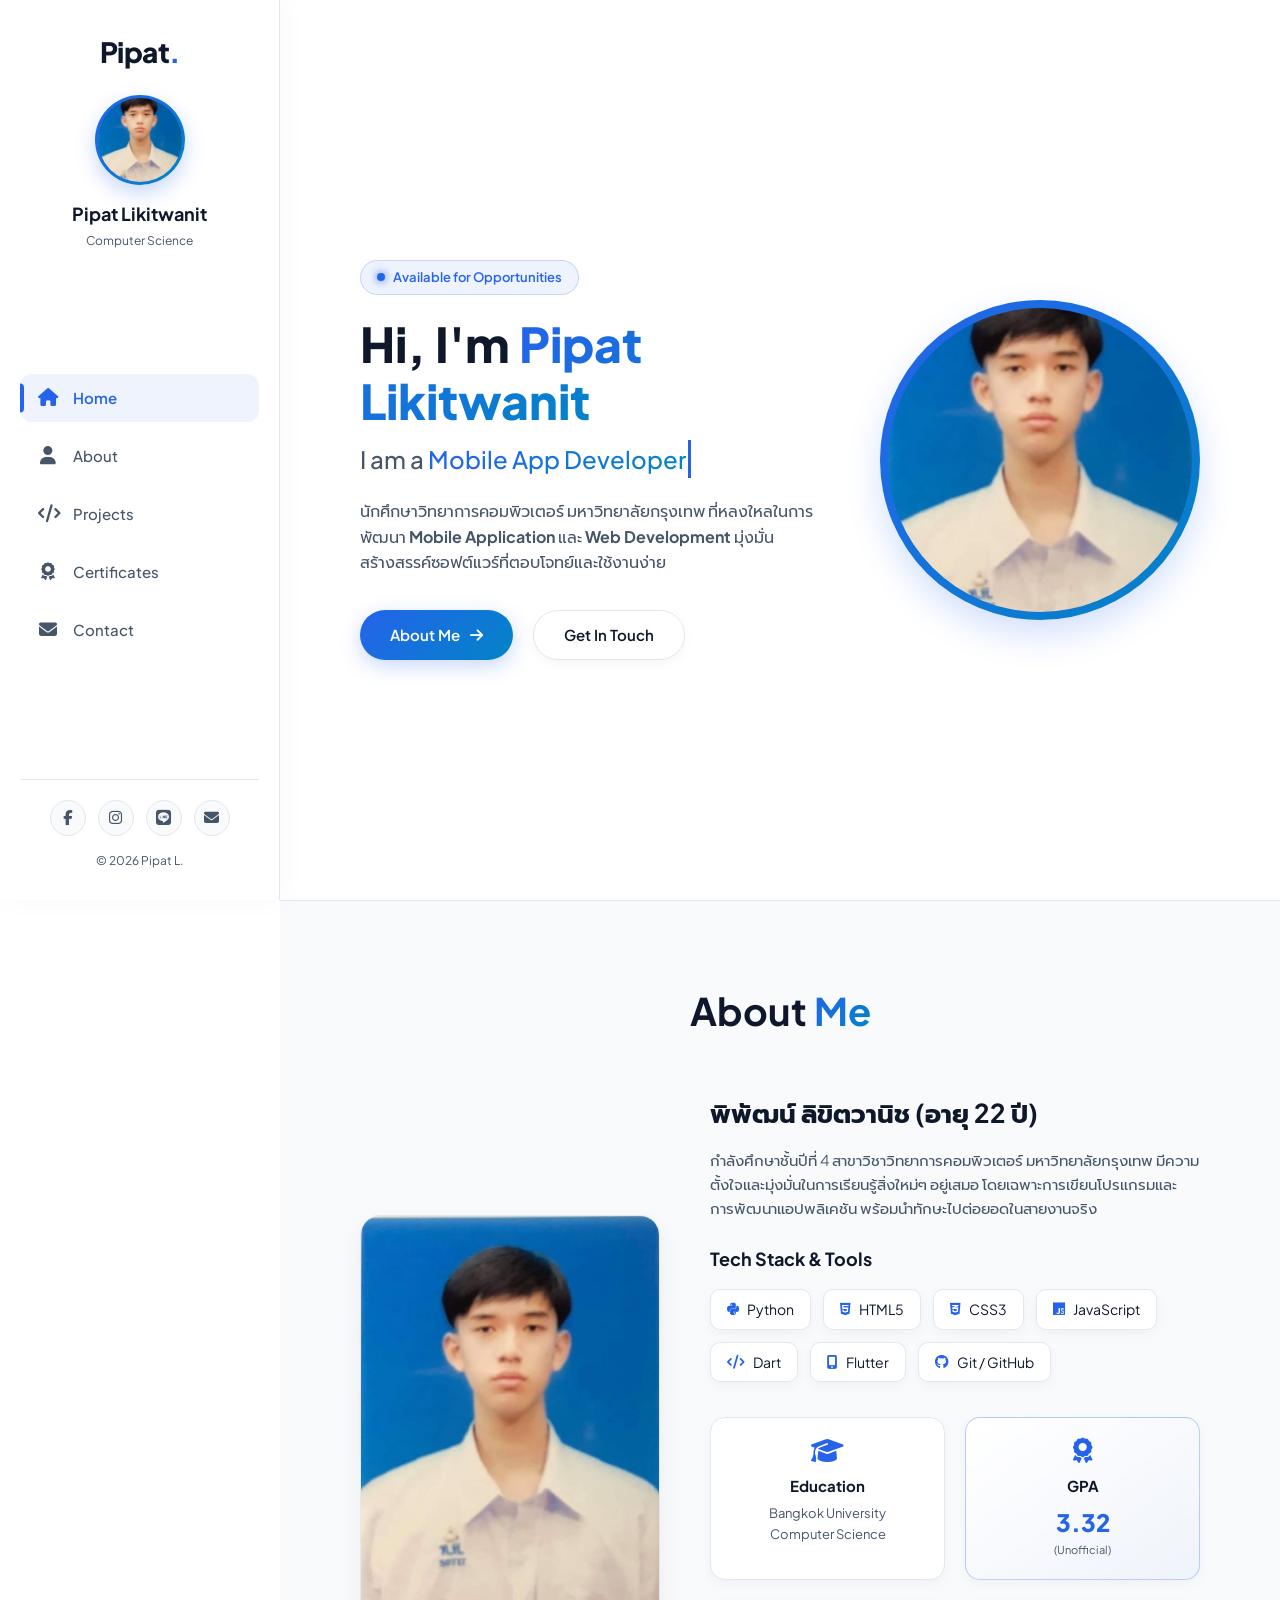
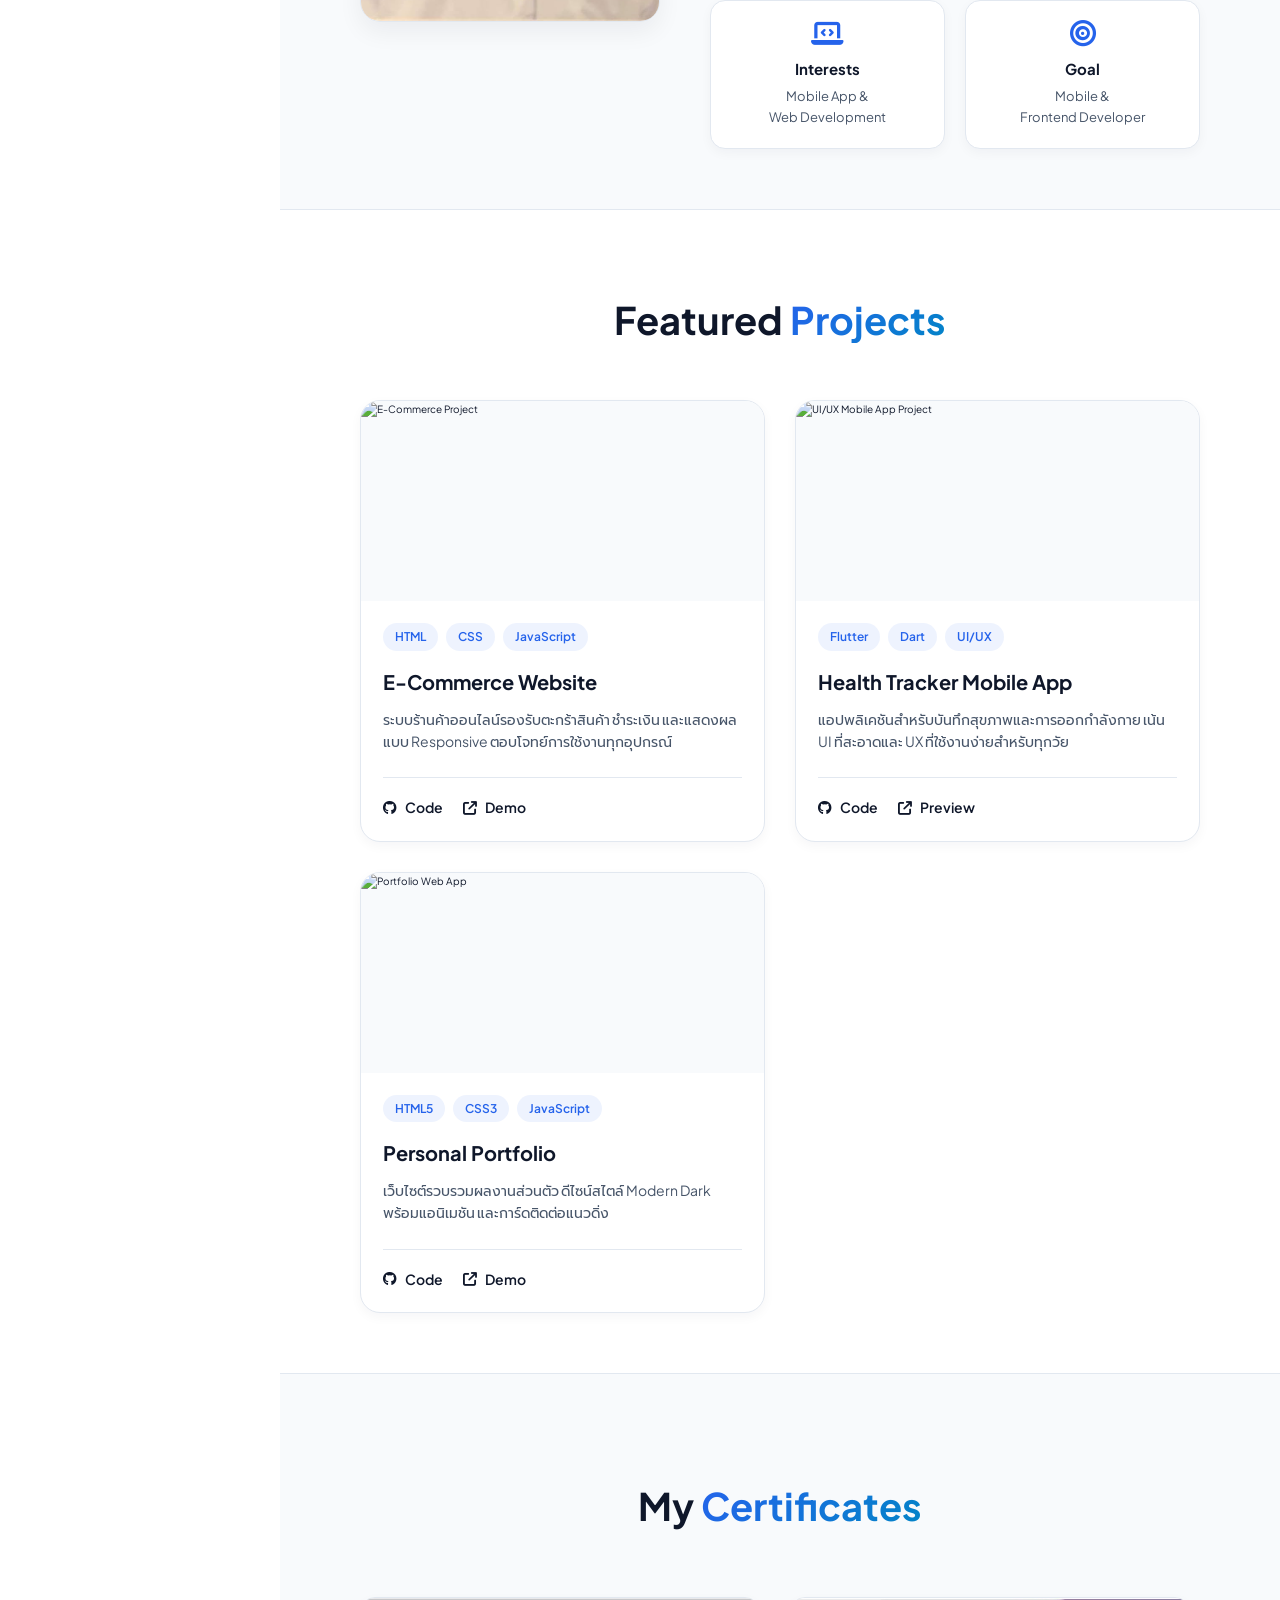
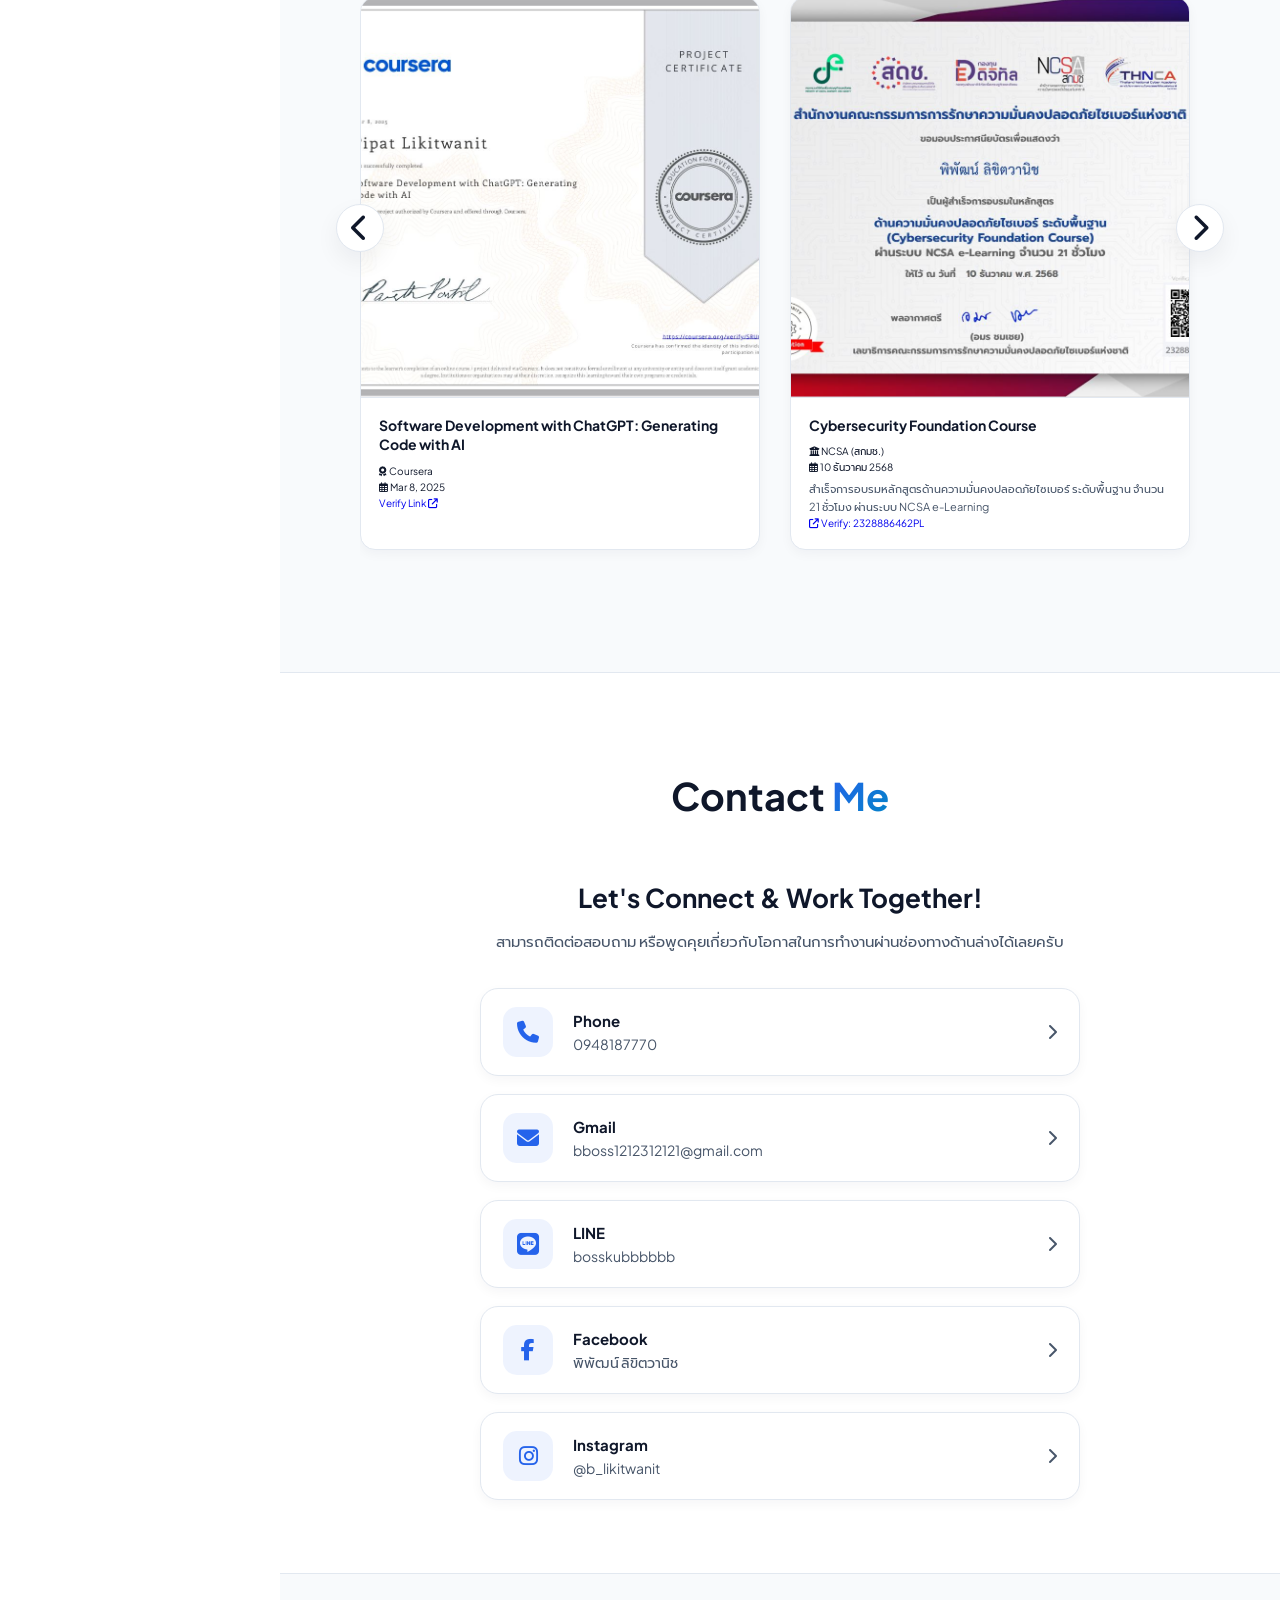
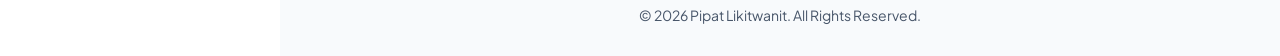
==== index.html @ fb670d84 "Add files via upload" ====
<!DOCTYPE html>
<html lang="th">

<head>
    <meta charset="UTF-8">
    <meta name="viewport" content="width=device-width, initial-scale=1.0">
    <title>Pipat Likitwanit - Portfolio</title>
    <!-- FontAwesome Icons -->
    <link rel="stylesheet" href="https://cdnjs.cloudflare.com/ajax/libs/font-awesome/6.5.2/css/all.min.css">
    <!-- Google Fonts -->
    <link rel="preconnect" href="https://fonts.googleapis.com">
    <link rel="preconnect" href="https://fonts.gstatic.com" crossorigin>
    <link href="https://fonts.googleapis.com/css2?family=Plus+Jakarta+Sans:wght@300;400;500;600;700;800&family=Prompt:wght@300;400;500;600;700&display=swap" rel="stylesheet">
    <link rel="stylesheet" href="style.css">
</head>

<body>
    <!-- Mobile Toggle Button -->
    <button class="mobile-toggle" id="menuToggle" aria-label="Toggle Menu">
        <i class="fa-solid fa-bars"></i>
    </button>

    <!-- Left Sidebar Navigation -->
    <aside class="sidebar" id="sidebar">
        <div class="sidebar-header">
            <a href="#home" class="logo">Pipat<span>.</span></a>
            <div class="profile-thumb">
                <img src="mypic.jpg" alt="Pipat Likitwanit">
            </div>
            <h3 class="profile-name">Pipat Likitwanit</h3>
            <p class="profile-title">Computer Science</p>
        </div>

        <nav class="sidebar-nav">
            <a href="#home" class="nav-link active">
                <i class="fa-solid fa-house"></i> <span>Home</span>
            </a>
            <a href="#about" class="nav-link">
                <i class="fa-solid fa-user"></i> <span>About</span>
            </a>
            <a href="#project" class="nav-link">
                <i class="fa-solid fa-code"></i> <span>Projects</span>
            </a>
            <a href="#certificate" class="nav-link">
                <i class="fa-solid fa-award"></i> <span>Certificates</span>
            </a>
            <a href="#contact" class="nav-link">
                <i class="fa-solid fa-envelope"></i> <span>Contact</span>
            </a>
        </nav>

        <div class="sidebar-footer">
            <div class="social-icons">
                <a href="https://facebook.com/พิพัฒน์ ลิขิตวานิช" target="_blank" rel="noopener" title="Facebook"><i class="fa-brands fa-facebook-f"></i></a>
                <a href="https://instagram.com/b_likitwanit" target="_blank" rel="noopener" title="Instagram"><i class="fa-brands fa-instagram"></i></a>
                <a href="https://line.me/ti/p/bosskubbbbbb" target="_blank" rel="noopener" title="LINE"><i class="fa-brands fa-line"></i></a>
                <a href="mailto:bboss1212312121@gmail.com" title="Email"><i class="fa-solid fa-envelope"></i></a>
            </div>
            <p class="copyright">&copy; 2026 Pipat L.</p>
        </div>
    </aside>

    <!-- Overlay for Mobile Menu -->
    <div class="sidebar-overlay" id="sidebarOverlay"></div>

    <!-- Main Content Area -->
    <main class="main-content">

        <!-- Home Section -->
        <section class="home" id="home">
            <div class="home-content reveal-left">
                <div class="badge-status">
                    <span class="status-dot"></span> Available for Opportunities
                </div>
                <h1>Hi, I'm <span class="gradient-text">Pipat Likitwanit</span></h1>
                <h2>I am a <span class="typing-text gradient-text"></span><span class="cursor">&nbsp;</span></h2>
                <p>
                    นักศึกษาวิทยาการคอมพิวเตอร์ มหาวิทยาลัยกรุงเทพ ที่หลงใหลในการพัฒนา <strong>Mobile Application</strong> และ <strong>Web Development</strong> มุ่งมั่นสร้างสรรค์ซอฟต์แวร์ที่ตอบโจทย์และใช้งานง่าย
                </p>

                <div class="btn-group">
                    <a href="#about" class="btn btn-primary">About Me <i class="fa-solid fa-arrow-right"></i></a>
                    <a href="#contact" class="btn btn-outline">Get In Touch</a>
                </div>
            </div>

            <div class="home-img reveal-right">
                <div class="img-wrapper">
                    <img src="mypic.jpg" alt="Pipat Likitwanit">
                </div>
            </div>
        </section>

        <!-- About Section -->
        <section class="about" id="about">
            <h2 class="heading reveal">About <span class="gradient-text">Me</span></h2>

            <div class="about-container">
                <div class="about-img reveal-left">
                    <img src="mypic.jpg" alt="Pipat Likitwanit">
                </div>

                <div class="about-content reveal-right">
                    <h3>พิพัฒน์ ลิขิตวานิช (อายุ 22 ปี)</h3>
                    <p>
                        กำลังศึกษาชั้นปีที่ 4 สาขาวิชาวิทยาการคอมพิวเตอร์ มหาวิทยาลัยกรุงเทพ มีความตั้งใจและมุ่งมั่นในการเรียนรู้สิ่งใหม่ๆ อยู่เสมอ โดยเฉพาะการเขียนโปรแกรมและการพัฒนาแอปพลิเคชัน พร้อมนำทักษะไปต่อยอดในสายงานจริง
                    </p>

                    <h4 class="sub-title">Tech Stack & Tools</h4>
                    <div class="tech-stack">
                        <div class="tech-card"><i class="fa-brands fa-python"></i> Python</div>
                        <div class="tech-card"><i class="fa-brands fa-html5"></i> HTML5</div>
                        <div class="tech-card"><i class="fa-brands fa-css3-alt"></i> CSS3</div>
                        <div class="tech-card"><i class="fa-brands fa-js"></i> JavaScript</div>
                        <div class="tech-card"><i class="fa-solid fa-code"></i> Dart</div>
                        <div class="tech-card"><i class="fa-solid fa-mobile-screen-button"></i> Flutter</div>
                        <div class="tech-card"><i class="fa-brands fa-github"></i> Git / GitHub</div>
                    </div>

                    <div class="about-boxes">
                        <div class="about-box">
                            <i class="fa-solid fa-graduation-cap"></i>
                            <h4>Education</h4>
                            <p>Bangkok University<br>Computer Science</p>
                        </div>

                        <div class="about-box highlight">
                            <i class="fa-solid fa-award"></i>
                            <h4>GPA</h4>
                            <p class="gpa-num">3.32</p>
                            <span class="small-text">(Unofficial)</span>
                        </div>

                        <div class="about-box">
                            <i class="fa-solid fa-laptop-code"></i>
                            <h4>Interests</h4>
                            <p>Mobile App &<br>Web Development</p>
                        </div>

                        <div class="about-box">
                            <i class="fa-solid fa-bullseye"></i>
                            <h4>Goal</h4>
                            <p>Mobile &<br>Frontend Developer</p>
                        </div>
                    </div>
                </div>
            </div>
        </section>

        <!-- Project Section -->
        <section class="project" id="project">
            <h2 class="heading reveal">Featured <span class="gradient-text">Projects</span></h2>

            <div class="project-container">
                <div class="project-card reveal">
                    <div class="project-img">
                        <img src="project1.jpg" alt="E-Commerce Project">
                    </div>
                    <div class="project-content">
                        <div class="project-tags">
                            <span>HTML</span>
                            <span>CSS</span>
                            <span>JavaScript</span>
                        </div>
                        <h3>E-Commerce Website</h3>
                        <p>ระบบร้านค้าออนไลน์รองรับตะกร้าสินค้า ชำระเงิน และแสดงผลแบบ Responsive ตอบโจทย์การใช้งานทุกอุปกรณ์</p>
                        <div class="project-links">
                            <a href="#" target="_blank" rel="noopener"><i class="fa-brands fa-github"></i> Code</a>
                            <a href="#" target="_blank" rel="noopener"><i class="fa-solid fa-arrow-up-right-from-square"></i> Demo</a>
                        </div>
                    </div>
                </div>

                <div class="project-card reveal">
                    <div class="project-img">
                        <img src="project2.jpg" alt="UI/UX Mobile App Project">
                    </div>
                    <div class="project-content">
                        <div class="project-tags">
                            <span>Flutter</span>
                            <span>Dart</span>
                            <span>UI/UX</span>
                        </div>
                        <h3>Health Tracker Mobile App</h3>
                        <p>แอปพลิเคชันสำหรับบันทึกสุขภาพและการออกกำลังกาย เน้น UI ที่สะอาดและ UX ที่ใช้งานง่ายสำหรับทุกวัย</p>
                        <div class="project-links">
                            <a href="#" target="_blank" rel="noopener"><i class="fa-brands fa-github"></i> Code</a>
                            <a href="#" target="_blank" rel="noopener"><i class="fa-solid fa-arrow-up-right-from-square"></i> Preview</a>
                        </div>
                    </div>
                </div>

                <div class="project-card reveal">
                    <div class="project-img">
                        <img src="project3.jpg" alt="Portfolio Web App">
                    </div>
                    <div class="project-content">
                        <div class="project-tags">
                            <span>HTML5</span>
                            <span>CSS3</span>
                            <span>JavaScript</span>
                        </div>
                        <h3>Personal Portfolio</h3>
                        <p>เว็บไซต์รวบรวมผลงานส่วนตัว ดีไซน์สไตล์ Modern Dark พร้อมแอนิเมชัน และการ์ดติดต่อแนวดิ่ง</p>
                        <div class="project-links">
                            <a href="#" target="_blank" rel="noopener"><i class="fa-brands fa-github"></i> Code</a>
                            <a href="#" target="_blank" rel="noopener"><i class="fa-solid fa-arrow-up-right-from-square"></i> Demo</a>
                        </div>
                    </div>
                </div>
            </div>
        </section>

        <!-- Certificate Section -->
        <!-- Certificate Section -->
        <section class="certificate" id="certificate">
            <h2 class="heading reveal">My <span class="gradient-text">Certificates</span></h2>

            <!-- เพิ่ม Wrapper ควบคุมสไลเดอร์ -->
            <div class="certificate-wrapper reveal">
                <!-- ปุ่มเลื่อนซ้าย -->
                <button class="slide-btn left-btn" id="slideLeft" aria-label="Slide Left">
                    <i class="fa-solid fa-chevron-left"></i>
                </button>

                <!-- คอนเทนเนอร์สำหรับใส่การ์ดให้เลื่อนได้ -->
                <div class="certificate-container" id="certContainer">
                    
                    <!-- Certificate 1 -->
                    <div class="certificate-card reveal">
                        <div class="cert-img">
                            <img src="cer1.JPG" alt="Software Development with ChatGPT Certificate" class="zoomable">
                        </div>
                        <div class="cert-content">
                            <h3>Software Development with ChatGPT: Generating Code with AI</h3>
                            <p class="issuer"><i class="fa-solid fa-award"></i> Coursera</p>
                            <p class="cert-date"><i class="fa-regular fa-calendar-days"></i> Mar 8, 2025</p>
                            <div style="display: flex; gap: 1.5rem; flex-wrap: wrap;">
                                <a href="https://coursera.org/verify/SRUCJIO790EE" target="_blank" rel="noopener" class="cert-link">
                                    Verify Link <i class="fa-solid fa-arrow-up-right-from-square"></i>
                                </a>
                            </div>
                        </div>
                    </div>

                    <!-- Certificate 2 -->
                    <div class="certificate-card reveal">
                        <div class="cert-img">
                            <img src="cer2.JPG" alt="Cybersecurity Foundation Course" class="zoomable">
                        </div>
                        <div class="cert-content">
                            <h3>Cybersecurity Foundation Course</h3>
                            <span class="issuer">
                                <i class="fa-solid fa-building-columns"></i> NCSA (สกมช.)
                            </span>
                            <span class="cert-date">
                                <i class="fa-regular fa-calendar-days"></i> 10 ธันวาคม 2568
                            </span>
                            <p class="small-text" style="color: var(--sub-text); margin-top: 0.5rem; flex-grow: 1;">
                                สำเร็จการอบรมหลักสูตรด้านความมั่นคงปลอดภัยไซเบอร์ ระดับพื้นฐาน จำนวน 21 ชั่วโมง ผ่านระบบ NCSA e-Learning
                            </p>
                            <a href="#" class="cert-link">
                                <i class="fa-solid fa-arrow-up-right-from-square"></i> Verify: 2328886462PL
                            </a>
                        </div>
                    </div>

                    <!-- Certificate 3 -->
                    <div class="certificate-card reveal">
                        <div class="cert-img">
                            <img src="cer3.JPG" alt="AI Governance & Ethics" class="zoomable">
                        </div>
                        <div class="cert-content">
                            <h3>AI Governance & Ethics</h3>
                            <span class="issuer">
                                <i class="fa-solid fa-building-columns"></i> DGA & TDGA
                            </span>
                            <span class="cert-date">
                                <i class="fa-regular fa-calendar-days"></i> 5 ธันวาคม 2568
                            </span>
                            <p class="small-text" style="color: var(--sub-text); margin-top: 0.5rem; flex-grow: 1;">
                                ผ่านการอบรมหลักการจริยธรรม ธรรมาภิบาล และข้อกฎหมายในการประยุกต์ใช้ AI จำนวน 2 ชั่วโมง
                            </p>
                            <a href="#" class="cert-link">
                                <i class="fa-solid fa-arrow-up-right-from-square"></i> Verify: a2a99fe5
                            </a>
                        </div>
                    </div>

                    <!-- Certificate 4 -->
                    <div class="certificate-card reveal">
                        <div class="cert-img">
                            <img src="cer4.JPG" alt="Exploring Networking with Cisco Packet Tracer" class="zoomable">
                        </div>
                        <div class="cert-content">
                            <h3>Exploring Networking with Cisco Packet Tracer</h3>
                            <span class="issuer">
                                <i class="fa-solid fa-building-columns"></i> Cisco Networking Academy
                            </span>
                            <span class="cert-date">
                                <i class="fa-regular fa-calendar-days"></i> 27 Mar 2025
                            </span>
                            <p class="small-text" style="color: var(--sub-text); margin-top: 0.5rem; flex-grow: 1;">
                                Successfully completed the Exploring Networking with Cisco Packet Tracer course.
                            </p>
                            <a href="#" class="cert-link">
                                <i class="fa-solid fa-arrow-up-right-from-square"></i> Verify: 8e5bd9b5...
                            </a>
                        </div>
                    </div>

                    <!-- Certificate 5 -->
                    <div class="certificate-card reveal">
                        <div class="cert-img">
                            <img src="cer5.JPG" alt="Getting Started with Cisco Packet Tracer" class="zoomable">
                        </div>
                        <div class="cert-content">
                            <h3>Getting Started with Cisco Packet Tracer</h3>
                            <span class="issuer">
                                <i class="fa-solid fa-building-columns"></i> Cisco Networking Academy
                            </span>
                            <span class="cert-date">
                                <i class="fa-regular fa-calendar-days"></i> 13 Mar 2025
                            </span>
                            <p class="small-text" style="color: var(--sub-text); margin-top: 0.5rem; flex-grow: 1;">
                                Successfully completed the Getting Started with Cisco Packet Tracer course.
                            </p>
                            <a href="#" class="cert-link">
                                <i class="fa-solid fa-arrow-up-right-from-square"></i> Verify: 435a7d90...
                            </a>
                        </div>
                    </div>

                </div>

                <!-- ปุ่มเลื่อนขวา -->
                <button class="slide-btn right-btn" id="slideRight" aria-label="Slide Right">
                    <i class="fa-solid fa-chevron-right"></i>
                </button>
            </div>
        </section>

        <!-- Contact Section -->
        <section class="contact" id="contact">
            <h2 class="heading reveal">Contact <span class="gradient-text">Me</span></h2>

            <div class="contact-container reveal">
                <div class="contact-info">
                    <h3>Let's Connect & Work Together!</h3>
                    <p>สามารถติดต่อสอบถาม หรือพูดคุยเกี่ยวกับโอกาสในการทำงานผ่านช่องทางด้านล่างได้เลยครับ</p>

                    <div class="info-box">
                        <a href="tel:0800000000" class="info-item">
                            <div class="icon-wrap"><i class="fa-solid fa-phone"></i></div>
                            <div class="info-text">
                                <h4>Phone</h4>
                                <p>0948187770</p>
                            </div>
                            <i class="fa-solid fa-chevron-right arrow-icon"></i>
                        </a>

                        <a href="mailto:bboss1212312121@gmail.com" class="info-item">
                            <div class="icon-wrap"><i class="fa-solid fa-envelope"></i></div>
                            <div class="info-text">
                                <h4>Gmail</h4>
                                <p>bboss1212312121@gmail.com</p>
                            </div>
                            <i class="fa-solid fa-chevron-right arrow-icon"></i>
                        </a>

                        <a href="https://line.me/ti/p/bosskubbbbbb" target="_blank" rel="noopener" class="info-item">
                            <div class="icon-wrap"><i class="fa-brands fa-line"></i></div>
                            <div class="info-text">
                                <h4>LINE</h4>
                                <p>bosskubbbbbb</p>
                            </div>
                            <i class="fa-solid fa-chevron-right arrow-icon"></i>
                        </a>

                        <a href="https://facebook.com/พิพัฒน์ ลิขิตวานิช" target="_blank" rel="noopener" class="info-item">
                            <div class="icon-wrap"><i class="fa-brands fa-facebook-f"></i></div>
                            <div class="info-text">
                                <h4>Facebook</h4>
                                <p>พิพัฒน์ ลิขิตวานิช</p>
                            </div>
                            <i class="fa-solid fa-chevron-right arrow-icon"></i>
                        </a>

                        <a href="https://instagram.com/b_likitwanit" target="_blank" rel="noopener" class="info-item">
                            <div class="icon-wrap"><i class="fa-brands fa-instagram"></i></div>
                            <div class="info-text">
                                <h4>Instagram</h4>
                                <p>@b_likitwanit</p>
                            </div>
                            <i class="fa-solid fa-chevron-right arrow-icon"></i>
                        </a>
                    </div>
                </div>
            </div>
        </section>

        <!-- Footer -->
        <footer>
            <p>&copy; 2026 Pipat Likitwanit. All Rights Reserved.</p>
        </footer>
    </main>

    <!-- Back to Top Button -->
    <a href="#home" class="back-to-top" id="backToTopBtn" title="Go to top">
        <i class="fa-solid fa-arrow-up"></i>
    </a>

    <!-- 🟢 วางโค้ด Modal ตรงนี้ครับ -->
    <div id="imageModal" class="modal">
        <span class="modal-close">&times;</span>
        <img class="modal-content" id="fullImage">
    </div>

    <!-- JavaScript File -->
    <script src="script.js"></script>
</body>
</html>
---- style.css ----
/* ==================== GLOBAL STYLES & VARIABLES ==================== */
:root {
    --bg-color: #ffffff;
    --second-bg-color: #f8fafc;
    --card-bg: #ffffff;
    --sidebar-bg: #ffffff;
    --text-color: #0f172a;       /* Dark slate text for sharp readability */
    --sub-text: #475569;         /* Slate grey for sub-descriptions */
    --main-color: #2563eb;       /* Modern royal blue accent */
    --accent-color: #0284c7;     /* Sky blue accent */
    --sidebar-width: 280px;
    --gradient-primary: linear-gradient(135deg, #2563eb 0%, #0284c7 100%);
    --gradient-card: linear-gradient(145deg, #ffffff, #f8fafc);
    --border-color: #e2e8f0;     /* Soft light grey border */
    --shadow-sm: 0 4px 12px rgba(15, 23, 42, 0.04);
    --shadow-md: 0 10px 25px rgba(15, 23, 42, 0.06);
    --shadow-lg: 0 20px 40px rgba(15, 23, 42, 0.08);
}

* {
    margin: 0;
    padding: 0;
    box-sizing: border-box;
    text-decoration: none;
    border: none;
    outline: none;
    font-family: 'Plus Jakarta Sans', 'Prompt', sans-serif;
}

html {
    font-size: 62.5%;
    scroll-behavior: smooth;
}

body {
    width: 100%;
    min-height: 100vh;
    overflow-x: hidden;
    background-color: var(--bg-color);
    color: var(--text-color);
    line-height: 1.6;
    display: flex;
}

/* Gradient Text */
.gradient-text {
    background: var(--gradient-primary);
    -webkit-background-clip: text;
    background-clip: text;
    -webkit-text-fill-color: transparent;
}

/* ==================== LEFT SIDEBAR NAVIGATION ==================== */
.sidebar {
    position: fixed;
    top: 0;
    left: 0;
    width: var(--sidebar-width);
    height: 100vh;
    background-color: var(--sidebar-bg);
    border-right: 1px solid var(--border-color);
    box-shadow: 4px 0 25px rgba(0, 0, 0, 0.03);
    display: flex;
    flex-direction: column;
    justify-content: space-between;
    padding: 3rem 2rem;
    z-index: 1000;
    transition: all 0.4s cubic-bezier(0.4, 0, 0.2, 1);
}

/* Sidebar Header / Profile */
.sidebar-header {
    text-align: center;
}

.logo {
    font-size: 2.8rem;
    font-weight: 800;
    color: var(--text-color);
    letter-spacing: -0.5px;
    display: block;
    margin-bottom: 2rem;
}

.logo span {
    color: var(--main-color);
}

.profile-thumb {
    width: 9rem;
    height: 9rem;
    margin: 0 auto 1.5rem;
    border-radius: 50%;
    padding: 3px;
    background: var(--gradient-primary);
    box-shadow: 0 8px 20px rgba(37, 99, 235, 0.25);
}

.profile-thumb img {
    width: 100%;
    height: 100%;
    object-fit: cover;
    border-radius: 50%;
    background-color: #ffffff;
}

.profile-name {
    font-size: 1.8rem;
    font-weight: 700;
    color: var(--text-color);
}

.profile-title {
    font-size: 1.2rem;
    color: var(--sub-text);
    margin-top: 0.2rem;
}

/* Navigation Links */
.sidebar-nav {
    display: flex;
    flex-direction: column;
    gap: 1rem;
    margin: 2rem 0;
}

.sidebar-nav .nav-link {
    display: flex;
    align-items: center;
    gap: 1.5rem;
    padding: 1.2rem 1.8rem;
    color: var(--sub-text);
    font-size: 1.5rem;
    font-weight: 500;
    border-radius: 1.2rem;
    transition: all 0.3s ease;
    position: relative;
}

.sidebar-nav .nav-link i {
    font-size: 1.8rem;
    width: 2rem;
    text-align: center;
}

.sidebar-nav .nav-link:hover {
    color: var(--main-color);
    background: rgba(37, 99, 235, 0.05);
}

.sidebar-nav .nav-link.active {
    color: var(--main-color);
    background: rgba(37, 99, 235, 0.08);
    font-weight: 600;
}

.sidebar-nav .nav-link.active::before {
    content: '';
    position: absolute;
    left: 0;
    top: 50%;
    transform: translateY(-50%);
    width: 4px;
    height: 60%;
    background: var(--main-color);
    border-radius: 0 4px 4px 0;
}

/* Sidebar Footer */
.sidebar-footer {
    text-align: center;
    padding-top: 2rem;
    border-top: 1px solid var(--border-color);
}

.social-icons {
    display: flex;
    justify-content: center;
    gap: 1.2rem;
    margin-bottom: 1.5rem;
}

.social-icons a {
    width: 3.6rem;
    height: 3.6rem;
    border-radius: 50%;
    background: var(--second-bg-color);
    color: var(--sub-text);
    display: flex;
    align-items: center;
    justify-content: center;
    font-size: 1.5rem;
    transition: all 0.3s ease;
    border: 1px solid var(--border-color);
}

.social-icons a:hover {
    color: #ffffff;
    background: var(--main-color);
    border-color: var(--main-color);
    transform: translateY(-3px);
    box-shadow: 0 5px 15px rgba(37, 99, 235, 0.3);
}

.copyright {
    font-size: 1.2rem;
    color: var(--sub-text);
}

/* Mobile Hamburger Button & Overlay */
.mobile-toggle {
    display: none;
    position: fixed;
    top: 2rem;
    right: 2rem;
    width: 4.5rem;
    height: 4.5rem;
    background: #ffffff;
    border: 1px solid var(--border-color);
    border-radius: 1rem;
    color: var(--text-color);
    font-size: 2rem;
    cursor: pointer;
    z-index: 1100;
    box-shadow: var(--shadow-md);
}

.sidebar-overlay {
    display: none;
    position: fixed;
    top: 0;
    left: 0;
    width: 100vw;
    height: 100vh;
    background: rgba(15, 23, 42, 0.4);
    -webkit-backdrop-filter: blur(4px);
    backdrop-filter: blur(4px);
    z-index: 999;
}

/* ==================== MAIN CONTENT AREA ==================== */
.main-content {
    margin-left: var(--sidebar-width);
    width: calc(100% - var(--sidebar-width));
    min-height: 100vh;
    flex-grow: 1;
}

section {
    min-height: 100vh;
    padding: 8rem 8% 6rem;
    display: flex;
    flex-direction: column;
    justify-content: center;
}

.heading {
    text-align: center;
    font-size: 3.8rem;
    font-weight: 700;
    color: var(--text-color);
    margin-bottom: 5rem;
}

/* ==================== HOME SECTION ==================== */
.home {
    background-color: var(--bg-color);
    flex-direction: row;
    align-items: center;
    justify-content: space-between;
    gap: 5rem;
}

.home-content {
    max-width: 58rem;
}

.badge-status {
    display: inline-flex;
    align-items: center;
    gap: 0.8rem;
    padding: 0.6rem 1.6rem;
    background: rgba(37, 99, 235, 0.08);
    border: 1px solid rgba(37, 99, 235, 0.2);
    border-radius: 3rem;
    font-size: 1.3rem;
    color: var(--main-color);
    margin-bottom: 2rem;
    font-weight: 600;
}

.status-dot {
    width: 8px;
    height: 8px;
    background-color: var(--main-color);
    border-radius: 50%;
    box-shadow: 0 0 8px var(--main-color);
    animation: pulse 2s infinite;
}

@keyframes pulse {
    0% { transform: scale(0.95); box-shadow: 0 0 0 0 rgba(37, 99, 235, 0.7); }
    70% { transform: scale(1); box-shadow: 0 0 0 10px rgba(37, 99, 235, 0); }
    100% { transform: scale(0.95); box-shadow: 0 0 0 0 rgba(37, 99, 235, 0); }
}

.home-content h1 {
    font-size: 4.8rem;
    font-weight: 800;
    line-height: 1.2;
    color: var(--text-color);
    margin-bottom: 1rem;
}

.home-content h2 {
    font-size: 2.4rem;
    color: var(--sub-text);
    font-weight: 500;
    margin-bottom: 2rem;
}

.cursor {
    display: inline-block;
    background-color: var(--main-color);
    margin-left: 2px;
    width: 3px;
    animation: blink 0.8s infinite;
}

@keyframes blink {
    0%, 100% { opacity: 1; }
    50% { opacity: 0; }
}

.home-content p {
    font-size: 1.6rem;
    color: var(--sub-text);
    margin-bottom: 3.5rem;
}

.btn-group {
    display: flex;
    gap: 2rem;
}

.btn {
    display: inline-flex;
    align-items: center;
    gap: 1rem;
    padding: 1.2rem 3rem;
    border-radius: 3rem;
    font-size: 1.5rem;
    font-weight: 600;
    transition: 0.3s ease;
    cursor: pointer;
}

.btn-primary {
    background: var(--gradient-primary);
    color: #ffffff;
    box-shadow: 0 6px 20px rgba(37, 99, 235, 0.25);
}

.btn-primary:hover {
    transform: translateY(-3px);
    box-shadow: 0 10px 25px rgba(37, 99, 235, 0.4);
}

.btn-outline {
    background: #ffffff;
    border: 1px solid var(--border-color);
    color: var(--text-color);
    box-shadow: var(--shadow-sm);
}

.btn-outline:hover {
    border-color: var(--main-color);
    color: var(--main-color);
    transform: translateY(-3px);
}

.home-img .img-wrapper {
    position: relative;
    width: 28vw;
    max-width: 320px;
    height: 28vw;
    max-height: 320px;
    border-radius: 50%;
    padding: 8px;
    background: var(--gradient-primary);
    box-shadow: 0 15px 35px rgba(37, 99, 235, 0.2);
    animation: floatImage 4s ease-in-out infinite;
}

@keyframes floatImage {
    0%, 100% { transform: translateY(0); }
    50% { transform: translateY(-15px); }
}

.home-img img {
    width: 100%;
    height: 100%;
    object-fit: cover;
    border-radius: 50%;
    background-color: #ffffff;
}

/* ==================== ABOUT SECTION ==================== */
.about {
    background-color: var(--second-bg-color);
    border-top: 1px solid var(--border-color);
    border-bottom: 1px solid var(--border-color);
}

.about-container {
    display: flex;
    align-items: center;
    gap: 5rem;
}

.about-img img {
    width: 25vw;
    max-width: 300px;
    border-radius: 2rem;
    border: 1px solid var(--border-color);
    box-shadow: var(--shadow-md);
}

.about-content {
    flex: 1;
}

.about-content h3 {
    font-size: 2.6rem;
    color: var(--text-color);
    margin-bottom: 1.5rem;
}

.about-content p {
    font-size: 1.5rem;
    color: var(--sub-text);
    margin-bottom: 2.5rem;
}

.sub-title {
    font-size: 1.8rem;
    color: var(--text-color);
    margin-bottom: 1.5rem;
}

.tech-stack {
    display: flex;
    flex-wrap: wrap;
    gap: 1.2rem;
    margin-bottom: 3.5rem;
}

.tech-card {
    display: flex;
    align-items: center;
    gap: 0.8rem;
    padding: 0.8rem 1.6rem;
    background: #ffffff;
    border: 1px solid var(--border-color);
    border-radius: 1rem;
    font-size: 1.4rem;
    color: var(--text-color);
    box-shadow: var(--shadow-sm);
    transition: 0.3s ease;
}

.tech-card i {
    color: var(--main-color);
}

.tech-card:hover {
    border-color: var(--main-color);
    transform: translateY(-3px);
    box-shadow: var(--shadow-md);
}

.about-boxes {
    display: grid;
    grid-template-columns: repeat(auto-fit, minmax(16rem, 1fr));
    gap: 2rem;
}

.about-box {
    padding: 2rem 1.5rem;
    background: #ffffff;
    border: 1px solid var(--border-color);
    border-radius: 1.5rem;
    text-align: center;
    box-shadow: var(--shadow-sm);
    transition: 0.3s ease;
}

.about-box.highlight {
    border-color: rgba(37, 99, 235, 0.3);
    background: linear-gradient(145deg, #ffffff, rgba(37, 99, 235, 0.04));
}

.about-box:hover {
    transform: translateY(-5px);
    border-color: var(--main-color);
    box-shadow: var(--shadow-md);
}

.about-box i {
    font-size: 2.6rem;
    color: var(--main-color);
    margin-bottom: 1rem;
}

.about-box h4 {
    font-size: 1.5rem;
    color: var(--text-color);
    margin-bottom: 0.5rem;
}

.about-box p {
    font-size: 1.3rem;
    color: var(--sub-text);
    margin: 0;
}

.gpa-num {
    font-size: 2.4rem !important;
    font-weight: 800;
    color: var(--main-color) !important;
}

.small-text {
    font-size: 1.1rem;
    color: var(--sub-text);
}

/* ==================== PROJECTS SECTION ==================== */
.project {
    background-color: var(--bg-color);
}

.project-container {
    display: grid;
    grid-template-columns: repeat(auto-fit, minmax(30rem, 1fr));
    gap: 3rem;
}

.project-card {
    background: #ffffff;
    border: 1px solid var(--border-color);
    border-radius: 2rem;
    overflow: hidden;
    box-shadow: var(--shadow-sm);
    transition: 0.4s ease;
    display: flex;
    flex-direction: column;
}

.project-card:hover {
    transform: translateY(-10px);
    border-color: var(--main-color);
    box-shadow: var(--shadow-lg);
}

.project-img {
    width: 100%;
    height: 20rem;
    overflow: hidden;
    background-color: var(--second-bg-color);
}

.project-img img {
    width: 100%;
    height: 100%;
    object-fit: cover;
    transition: 0.5s ease;
}

.project-card:hover .project-img img {
    transform: scale(1.08);
}

.project-content {
    padding: 2.2rem;
    display: flex;
    flex-direction: column;
    flex-grow: 1;
}

.project-tags {
    display: flex;
    gap: 0.8rem;
    margin-bottom: 1.5rem;
}

.project-tags span {
    font-size: 1.2rem;
    color: var(--main-color);
    background: rgba(37, 99, 235, 0.08);
    padding: 0.4rem 1.2rem;
    border-radius: 2rem;
    font-weight: 600;
}

.project-content h3 {
    font-size: 2rem;
    color: var(--text-color);
    margin-bottom: 1rem;
}

.project-content p {
    font-size: 1.4rem;
    color: var(--sub-text);
    margin-bottom: 2.5rem;
    flex-grow: 1;
}

.project-links {
    display: flex;
    gap: 2rem;
    border-top: 1px solid var(--border-color);
    padding-top: 1.8rem;
}

.project-links a {
    font-size: 1.4rem;
    color: var(--text-color);
    font-weight: 600;
    display: inline-flex;
    align-items: center;
    gap: 0.8rem;
    transition: 0.3s ease;
}

.project-links a:hover {
    color: var(--main-color);
}

/* ==================== CERTIFICATE SLIDER ==================== */
.certificate {
    background-color: var(--second-bg-color);
    border-top: 1px solid var(--border-color);
    border-bottom: 1px solid var(--border-color);
}

.certificate-wrapper {
    position: relative;
    display: flex;
    align-items: center;
    max-width: 100%;
}

.certificate-container {
    display: flex;
    gap: 3rem;
    overflow-x: auto;
    scroll-behavior: smooth;
    scroll-snap-type: x mandatory;
    padding: 1rem 0 4rem 0;
    
    /* ซ่อน Scrollbar ให้ดูสะอาดตา */
    scrollbar-width: none; /* สำหรับ Firefox */
    -ms-overflow-style: none; /* สำหรับ IE/Edge */
}

/* ซ่อน Scrollbar สำหรับ Chrome, Safari */
.certificate-container::-webkit-scrollbar {
    display: none; 
}

/* 🟢 ปรับขนาดการ์ดใหม่ตรงนี้ */
/* 🟢 ปรับขนาดการ์ดให้ใหญ่ขึ้นนิดนึง */
.certificate-card {
    background: #ffffff;
    border: 1px solid var(--border-color);
    border-radius: 1.5rem;
    overflow: hidden;
    box-shadow: var(--shadow-sm);
    transition: 0.3s ease;
    display: flex;
    flex-direction: column;
    
    /* 💡 ขยายความกว้างขึ้นมาที่ 30rem */
    min-width: 40rem; 
    max-width: 40rem;
    flex: 0 0 auto; 
    scroll-snap-align: start;
}

.certificate-card:hover {
    transform: translateY(-8px);
    border-color: var(--main-color);
    box-shadow: var(--shadow-md);
}

/* 💡 เพิ่มความสูงของช่องรูปภาพเป็น 18rem */
.certificate-card .cert-img {
    width: 100%;
    height: 40rem; 
    overflow: hidden;
    border-bottom: 1px solid var(--border-color);
}

.certificate-card .cert-img img {
    width: 100%;
    height: 100%;
    object-fit: cover;
    transition: 0.3s ease;
}

.certificate-card:hover .cert-img img {
    transform: scale(1.05);
}

.certificate-card .cert-content {
    padding: 1.8rem;
    display: flex;
    flex-direction: column;
    flex-grow: 1;
}

.certificate-card .cert-content h3 {
    font-size: 1.4rem;
    margin-bottom: 0.8rem;
    line-height: 1.4;
    color: var(--text-color);
}

/* --- สไตล์ปุ่มเลื่อนสไลเดอร์ --- */
.slide-btn {
    position: absolute;
    top: 40%;
    transform: translateY(-50%);
    width: 4.8rem;
    height: 4.8rem;
    background: #ffffff;
    border: 1px solid var(--border-color);
    border-radius: 50%;
    box-shadow: var(--shadow-md);
    color: var(--text-color);
    font-size: 2.8rem;
    display: flex;
    align-items: center;
    justify-content: center;
    cursor: pointer;
    z-index: 10;
    transition: all 0.3s ease;
}

.slide-btn:hover {
    background: var(--main-color);
    color: #ffffff;
    border-color: var(--main-color);
    box-shadow: 0 5px 15px rgba(37, 99, 235, 0.3);
}

.left-btn {
    left: -2.4rem;
}

.right-btn {
    right: -2.4rem;
}

/* Responsive: ซ่อนปุ่มเลื่อนในมือถือ ให้ผู้ใช้ใช้นิ้วปัด (Swipe) แทน */
@media (max-width: 992px) {
    .slide-btn {
        display: none; 
    }
    .certificate-card {
        min-width: 24rem; /* ปรับให้สอดคล้องกับขนาดใหม่ */
    }
}
@media (max-width: 576px) {
    .certificate-card {
        min-width: 80vw; /* ปรับให้การ์ดกว้างพอดีจอในมือถือ */
        max-width: 80vw;
    }
}

/* ==================== CONTACT SECTION ==================== */
.contact {
    background-color: var(--bg-color);
}

.contact-container {
    display: flex;
    justify-content: center;
}

.contact-info {
    max-width: 60rem;
    width: 100%;
    text-align: center;
}

.contact-info h3 {
    font-size: 2.6rem;
    color: var(--text-color);
    margin-bottom: 1rem;
}

.contact-info > p {
    font-size: 1.5rem;
    color: var(--sub-text);
    margin-bottom: 3.5rem;
}

.info-box {
    display: flex;
    flex-direction: column;
    gap: 1.8rem;
}

.info-item {
    display: flex;
    align-items: center;
    gap: 2rem;
    padding: 1.8rem 2.2rem;
    background: #ffffff;
    border: 1px solid var(--border-color);
    border-radius: 1.8rem;
    box-shadow: var(--shadow-sm);
    transition: 0.3s ease;
    text-align: left;
}

.info-item:hover {
    transform: translateX(10px);
    border-color: var(--main-color);
    box-shadow: var(--shadow-md);
}

.info-item .icon-wrap {
    width: 5rem;
    height: 5rem;
    background: rgba(37, 99, 235, 0.08);
    color: var(--main-color);
    border-radius: 1.4rem;
    display: flex;
    justify-content: center;
    align-items: center;
    font-size: 2.2rem;
    flex-shrink: 0;
    transition: 0.3s ease;
}

.info-item:hover .icon-wrap {
    background: var(--main-color);
    color: #ffffff;
}

.info-text {
    flex-grow: 1;
}

.info-text h4 {
    font-size: 1.5rem;
    color: var(--text-color);
}

.info-text p {
    font-size: 1.4rem;
    color: var(--sub-text);
    margin: 0;
}

.arrow-icon {
    font-size: 1.6rem;
    color: var(--sub-text);
    transition: 0.3s ease;
}

.info-item:hover .arrow-icon {
    color: var(--main-color);
    transform: translateX(5px);
}

/* ==================== BACK TO TOP BUTTON ==================== */
.back-to-top {
    position: fixed;
    bottom: 3rem;
    right: 3rem;
    width: 4.5rem;
    height: 4.5rem;
    background: var(--gradient-primary);
    color: #ffffff;
    border-radius: 50%;
    display: flex;
    justify-content: center;
    align-items: center;
    font-size: 1.8rem;
    box-shadow: 0 6px 20px rgba(37, 99, 235, 0.3);
    opacity: 0;
    visibility: hidden;
    transition: 0.4s ease;
    z-index: 999;
}

.back-to-top.active {
    opacity: 1;
    visibility: visible;
}

.back-to-top:hover {
    transform: translateY(-5px);
    box-shadow: 0 10px 25px rgba(37, 99, 235, 0.5);
}

/* ==================== FOOTER ==================== */
footer {
    padding: 3rem 8%;
    text-align: center;
    background-color: var(--second-bg-color);
    border-top: 1px solid var(--border-color);
    font-size: 1.4rem;
    color: var(--sub-text);
}

/* ==================== SCROLL REVEAL ANIMATIONS ==================== */
.reveal, .reveal-left, .reveal-right {
    opacity: 0;
    transition: all 0.8s cubic-bezier(0.25, 0.46, 0.45, 0.94);
}

.reveal {
    transform: translateY(40px);
}

.reveal-left {
    transform: translateX(-50px);
}

.reveal-right {
    transform: translateX(50px);
}

.reveal.active, .reveal-left.active, .reveal-right.active {
    opacity: 1;
    transform: translate(0, 0);
}

/* ==================== RESPONSIVE DESIGN ==================== */
@media (max-width: 992px) {
    .mobile-toggle {
        display: flex;
        align-items: center;
        justify-content: center;
    }

    .sidebar {
        left: -100%;
    }

    .sidebar.active {
        left: 0;
        box-shadow: 10px 0 30px rgba(0, 0, 0, 0.15);
    }

    .sidebar-overlay.active {
        display: block;
    }

    .main-content {
        margin-left: 0;
        width: 100%;
    }

    section {
        padding: 8rem 5% 5rem;
    }

    .home {
        flex-direction: column-reverse;
        text-align: center;
        gap: 4rem;
    }

    .home-content {
        max-width: 100%;
    }

    .btn-group {
        justify-content: center;
    }

    .home-img .img-wrapper {
        width: 50vw;
        height: 50vw;
    }

    .about-container {
        flex-direction: column;
        text-align: center;
    }

    .about-img img {
        width: 50vw;
    }

    .tech-stack {
        justify-content: center;
    }
}

@media (max-width: 576px) {
    html {
        font-size: 55%;
    }

    .home-content h1 {
        font-size: 3.8rem;
    }

    .btn-group {
        flex-direction: column;
    }

    .btn {
        justify-content: center;
    }
}

/* ==================== IMAGE MODAL (LIGHTBOX) ==================== */
.modal {
    display: none;
    -webkit-backdrop-filter: blur(5px);
    position: fixed;
    z-index: 2000;
    padding-top: 50px;
    left: 0;
    top: 0;
    width: 100%;
    height: 100%;
    overflow: auto;
    background-color: rgba(15, 23, 42, 0.9);
    backdrop-filter: blur(5px);
}

.modal-content {
    margin: auto;
    display: block;
    width: 80%;
    max-width: 900px;
    border-radius: 1rem;
    box-shadow: 0 10px 30px rgba(0, 0, 0, 0.5);
    animation: zoomIn 0.3s ease;
}

.modal-close {
    position: absolute;
    top: 20px;
    right: 35px;
    color: #ffffff;
    font-size: 4rem;
    font-weight: bold;
    cursor: pointer;
    transition: 0.3s;
}

.modal-close:hover {
    color: var(--main-color);
}

img.zoomable {
    cursor: pointer;
    transition: 0.3s;
}

img.zoomable:hover {
    opacity: 0.85;
}

@keyframes zoomIn {
    from {transform: scale(0.8); opacity: 0;}
    to {transform: scale(1); opacity: 1;}
}

@media only screen and (max-width: 700px){
    .modal-content {
        width: 95%;
    }
}
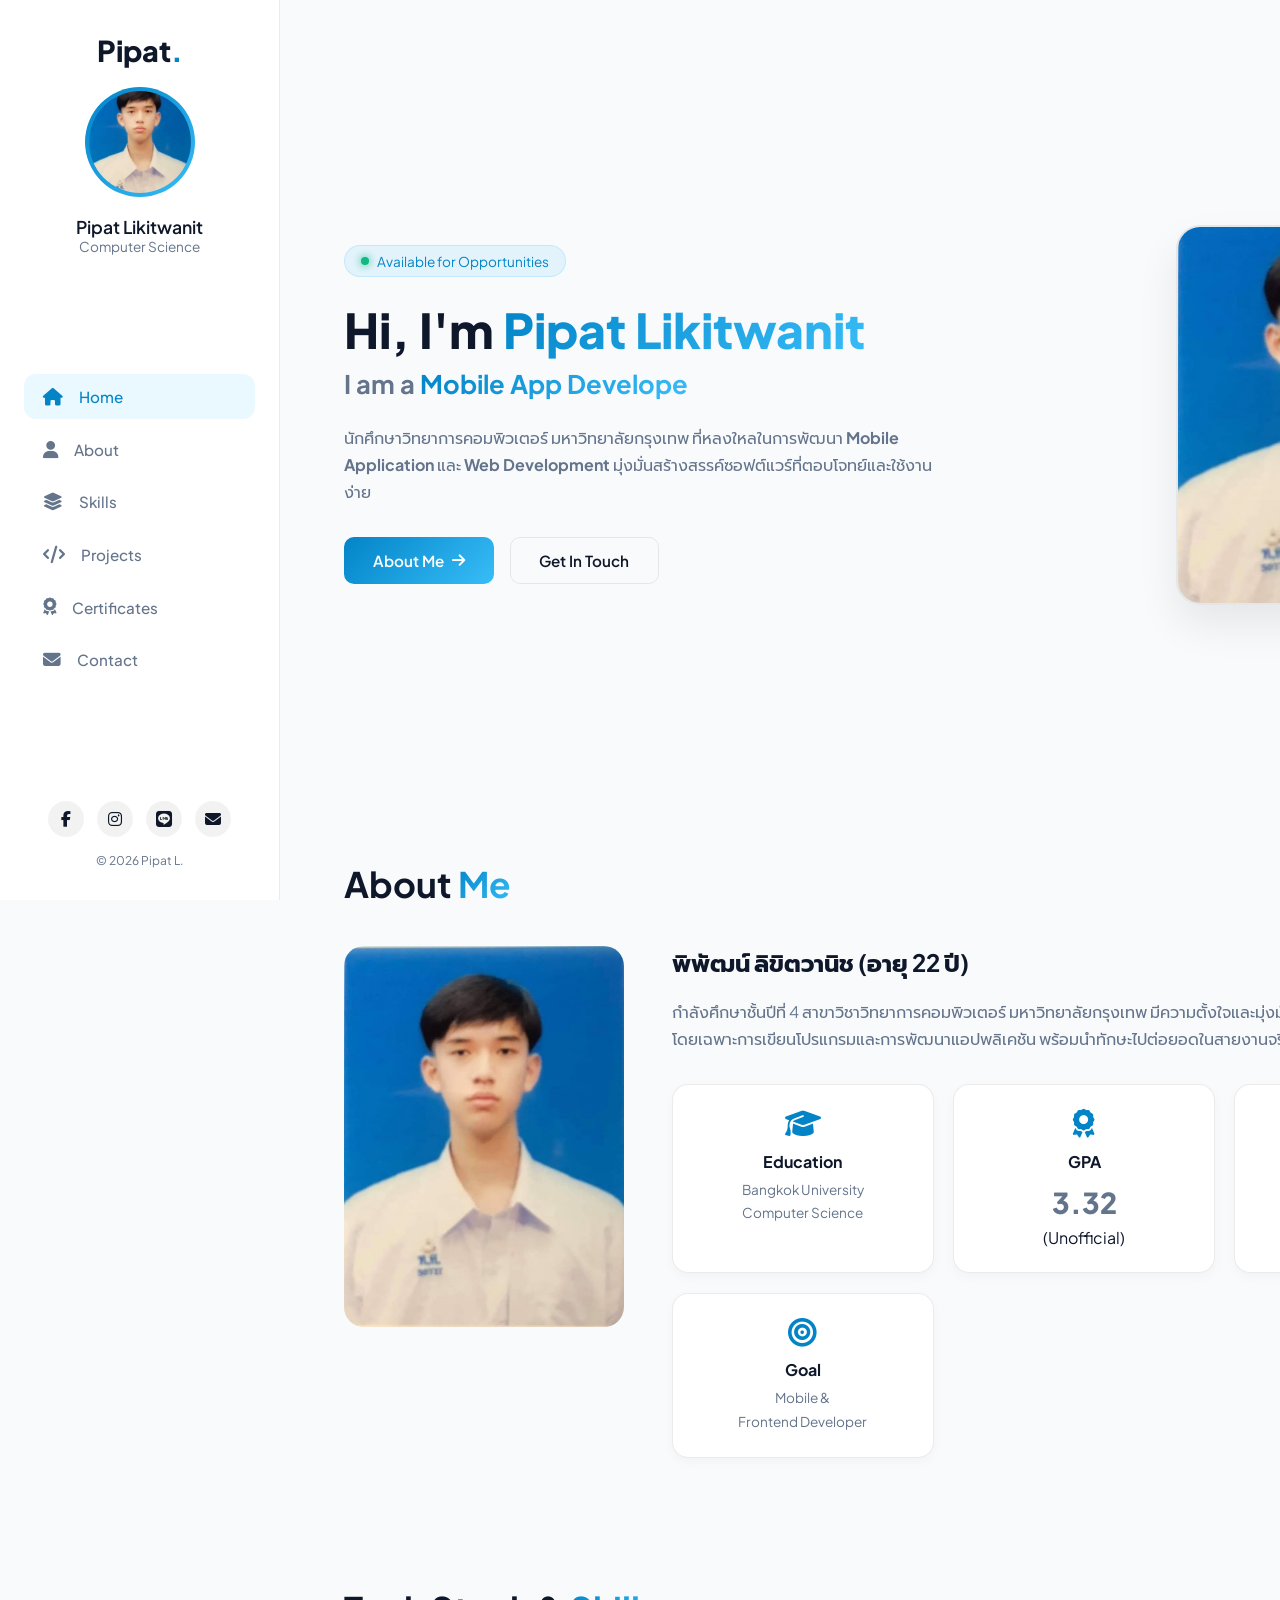
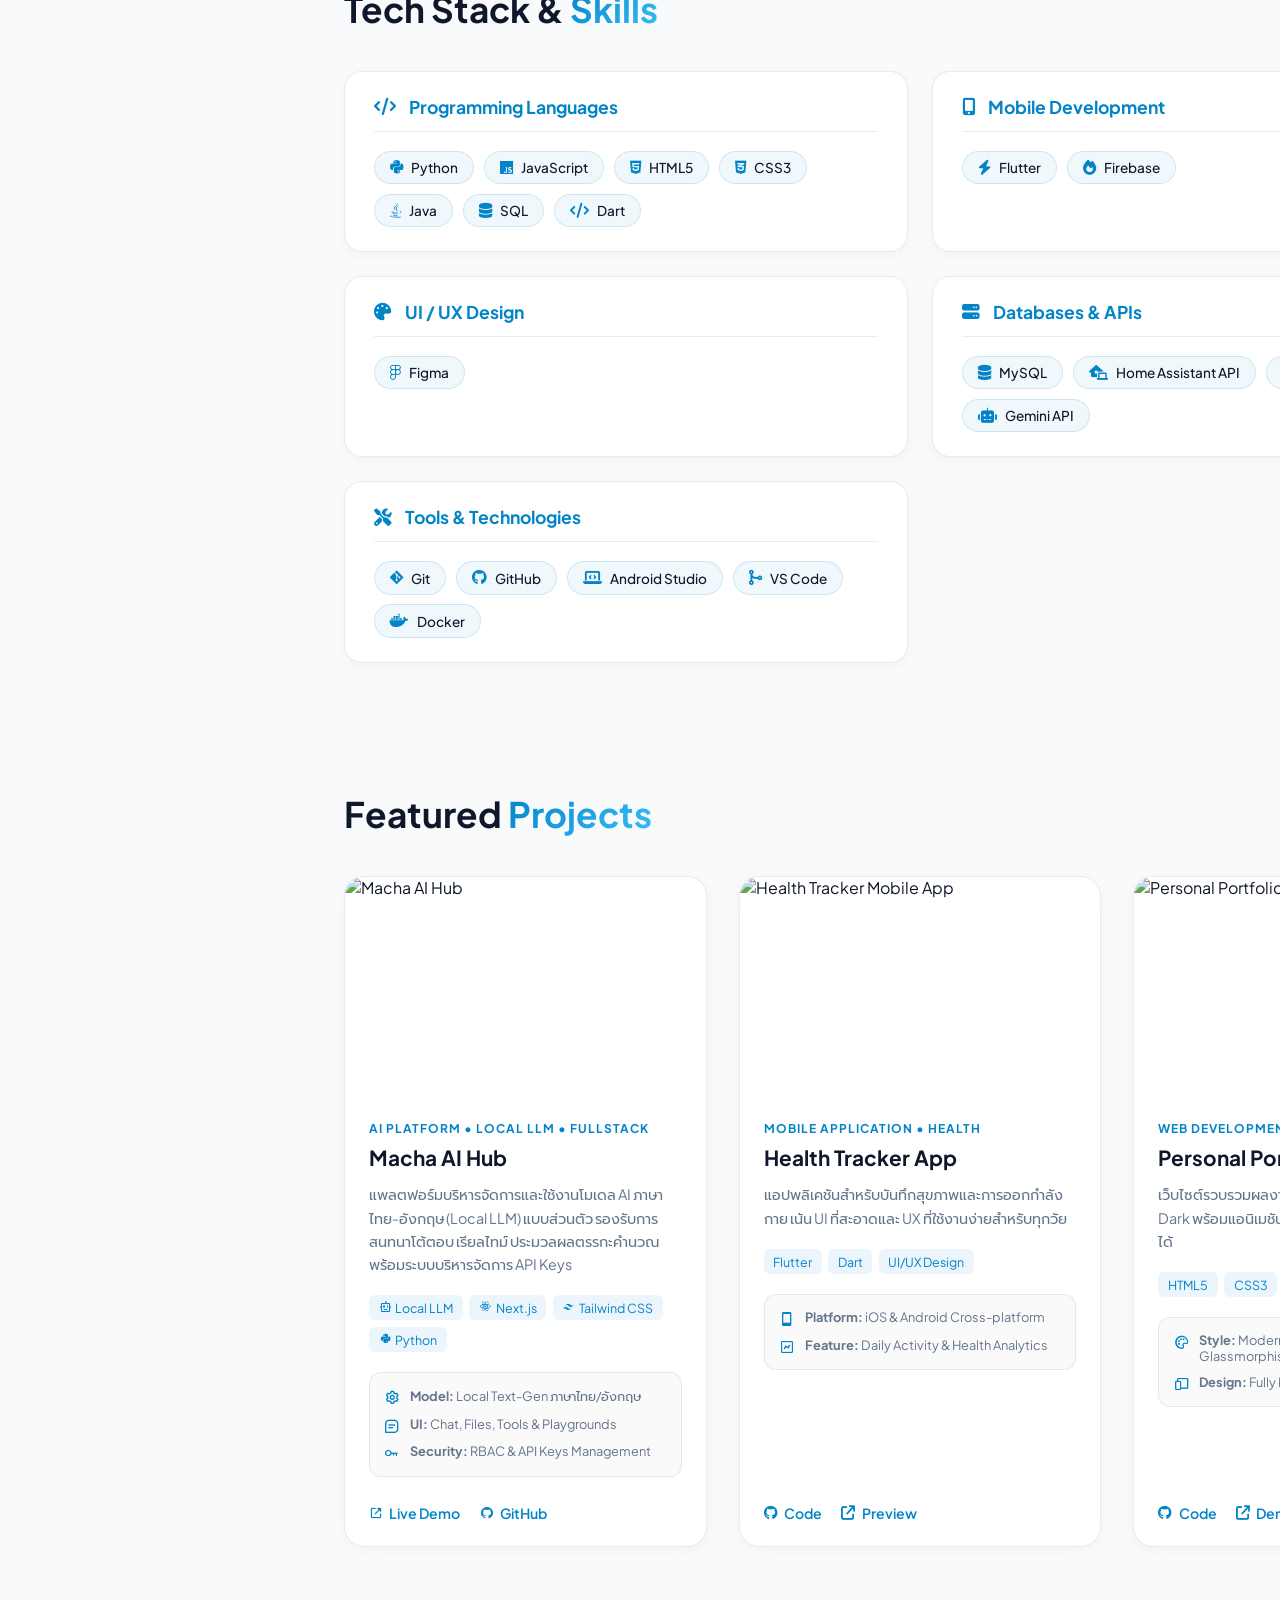
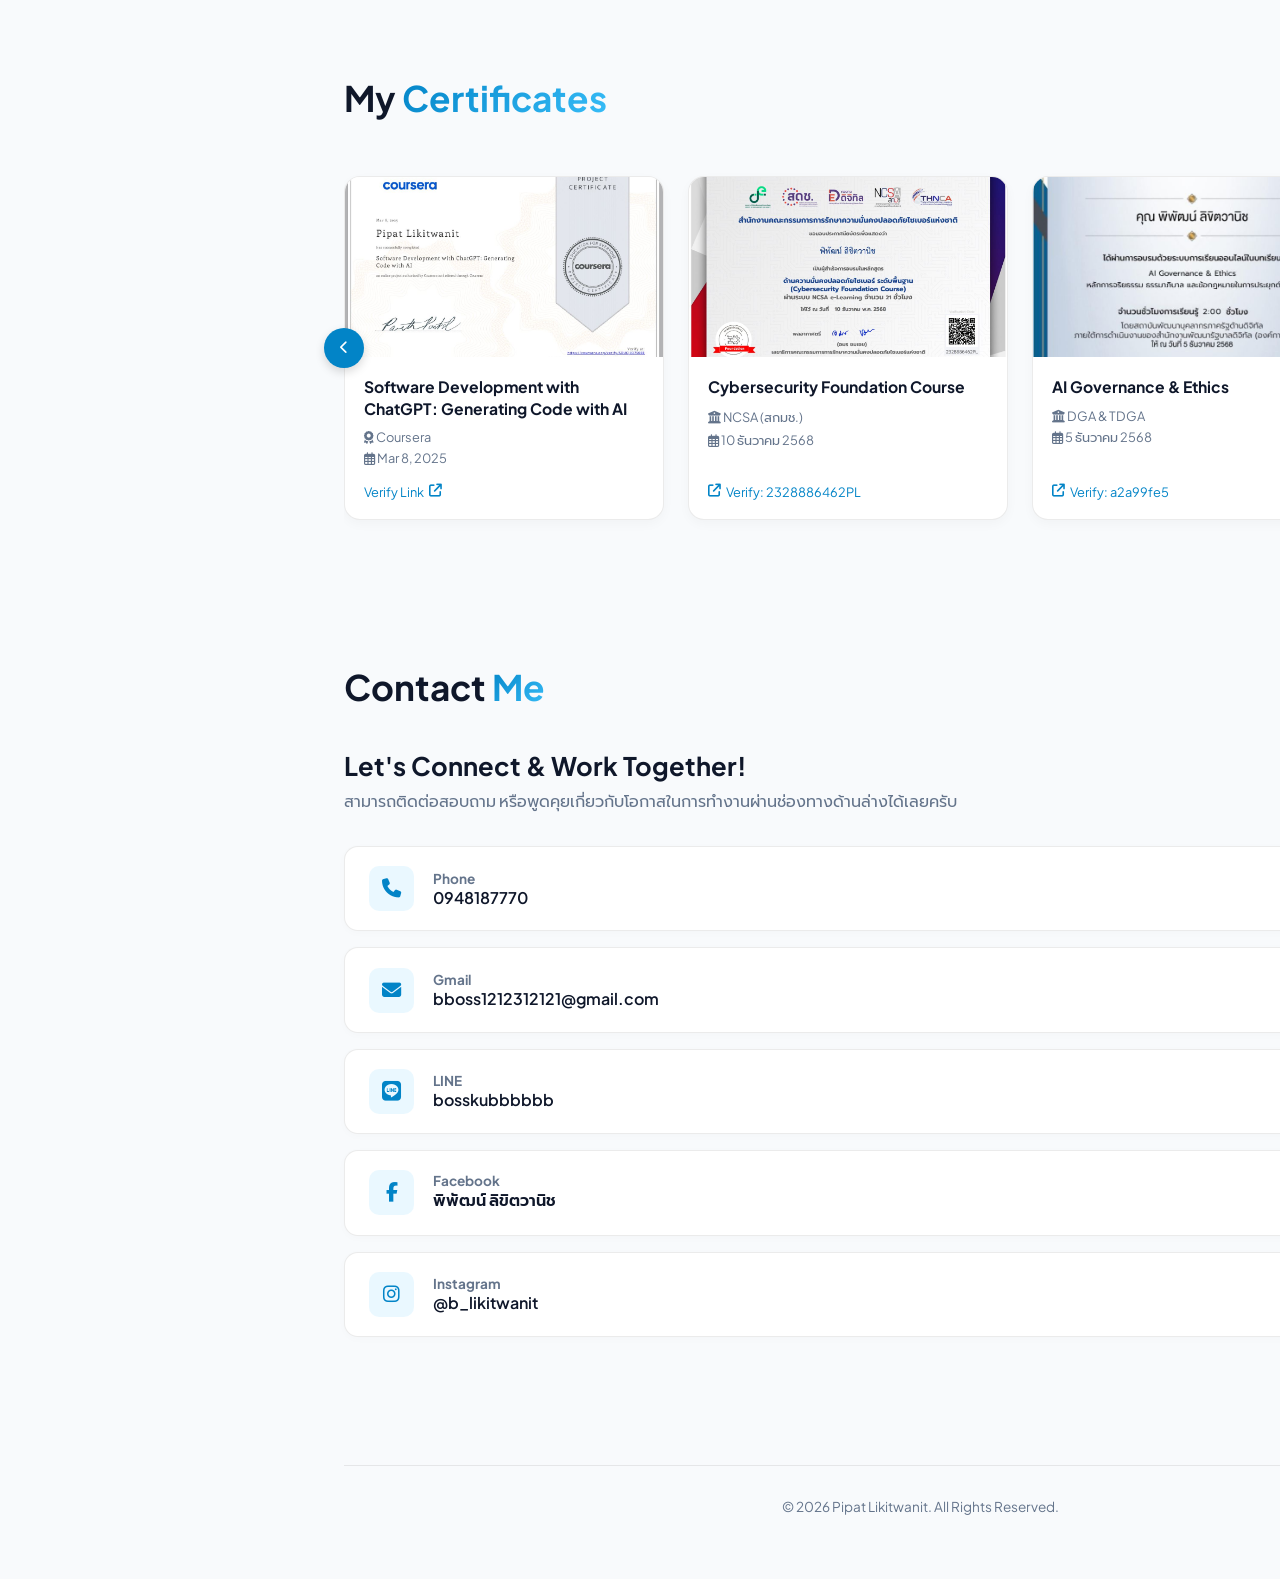
==== commit de38ad66: "Add files via upload" ====
--- a/index.html
+++ b/index.html
@@ -7,6 +7,8 @@
     <title>Pipat Likitwanit - Portfolio</title>
     <!-- FontAwesome Icons -->
     <link rel="stylesheet" href="https://cdnjs.cloudflare.com/ajax/libs/font-awesome/6.5.2/css/all.min.css">
+    <!-- Boxicons CDN -->
+    <link href="https://unpkg.com/boxicons@2.1.4/css/boxicons.min.css" rel="stylesheet">
     <!-- Google Fonts -->
     <link rel="preconnect" href="https://fonts.googleapis.com">
     <link rel="preconnect" href="https://fonts.gstatic.com" crossorigin>
@@ -37,6 +39,9 @@
             </a>
             <a href="#about" class="nav-link">
                 <i class="fa-solid fa-user"></i> <span>About</span>
+            </a>
+            <a href="#skills" class="nav-link">
+                <i class="fa-solid fa-layer-group"></i> <span>Skills</span>
             </a>
             <a href="#project" class="nav-link">
                 <i class="fa-solid fa-code"></i> <span>Projects</span>
@@ -106,17 +111,6 @@
                         กำลังศึกษาชั้นปีที่ 4 สาขาวิชาวิทยาการคอมพิวเตอร์ มหาวิทยาลัยกรุงเทพ มีความตั้งใจและมุ่งมั่นในการเรียนรู้สิ่งใหม่ๆ อยู่เสมอ โดยเฉพาะการเขียนโปรแกรมและการพัฒนาแอปพลิเคชัน พร้อมนำทักษะไปต่อยอดในสายงานจริง
                     </p>
 
-                    <h4 class="sub-title">Tech Stack & Tools</h4>
-                    <div class="tech-stack">
-                        <div class="tech-card"><i class="fa-brands fa-python"></i> Python</div>
-                        <div class="tech-card"><i class="fa-brands fa-html5"></i> HTML5</div>
-                        <div class="tech-card"><i class="fa-brands fa-css3-alt"></i> CSS3</div>
-                        <div class="tech-card"><i class="fa-brands fa-js"></i> JavaScript</div>
-                        <div class="tech-card"><i class="fa-solid fa-code"></i> Dart</div>
-                        <div class="tech-card"><i class="fa-solid fa-mobile-screen-button"></i> Flutter</div>
-                        <div class="tech-card"><i class="fa-brands fa-github"></i> Git / GitHub</div>
-                    </div>
-
                     <div class="about-boxes">
                         <div class="about-box">
                             <i class="fa-solid fa-graduation-cap"></i>
@@ -147,42 +141,160 @@
             </div>
         </section>
 
-        <!-- Project Section -->
+        <!-- ==================== SKILLS SECTION ==================== -->
+        <section id="skills" class="skills reveal">
+            <h2 class="heading">Tech Stack & <span class="gradient-text">Skills</span></h2>
+
+            <div class="skills-grid">
+
+                <!-- 1. Programming Languages -->
+                <div class="skills-card">
+                    <div class="skills-header">
+                        <i class="fa-solid fa-code"></i>
+                        <h3>Programming Languages</h3>
+                    </div>
+                    <div class="skills-tags">
+                        <span class="skill-tag"><i class="fa-brands fa-python"></i> Python</span>
+                        <span class="skill-tag"><i class="fa-brands fa-js"></i> JavaScript</span>
+                        <span class="skill-tag"><i class="fa-brands fa-html5"></i> HTML5</span>
+                        <span class="skill-tag"><i class="fa-brands fa-css3-alt"></i> CSS3</span>
+                        <span class="skill-tag"><i class="fa-brands fa-java"></i> Java</span>
+                        <span class="skill-tag"><i class="fa-solid fa-database"></i> SQL</span>
+                        <span class="skill-tag"><i class="fa-solid fa-code"></i> Dart</span>
+                    </div>
+                </div>
+
+                <!-- 2. Mobile Development -->
+                <div class="skills-card">
+                    <div class="skills-header">
+                        <i class="fa-solid fa-mobile-screen-button"></i>
+                        <h3>Mobile Development</h3>
+                    </div>
+                    <div class="skills-tags">
+                        <span class="skill-tag"><i class="fa-solid fa-bolt"></i> Flutter</span>
+                        <span class="skill-tag"><i class="fa-solid fa-fire"></i> Firebase</span>
+                    </div>
+                </div>
+
+                <!-- 3. UI / UX Design -->
+                <div class="skills-card">
+                    <div class="skills-header">
+                        <i class="fa-solid fa-palette"></i>
+                        <h3>UI / UX Design</h3>
+                    </div>
+                    <div class="skills-tags">
+                        <span class="skill-tag"><i class="fa-brands fa-figma"></i> Figma</span>
+                    </div>
+                </div>
+
+                <!-- 4. Databases & APIs -->
+                <div class="skills-card">
+                    <div class="skills-header">
+                        <i class="fa-solid fa-server"></i>
+                        <h3>Databases & APIs</h3>
+                    </div>
+                    <div class="skills-tags">
+                        <span class="skill-tag"><i class="fa-solid fa-database"></i> MySQL</span>
+                        <span class="skill-tag"><i class="fa-solid fa-house-laptop"></i> Home Assistant API</span>
+                        <span class="skill-tag"><i class="fa-solid fa-cloud"></i> OpenWeather API</span>
+                        <span class="skill-tag"><i class="fa-solid fa-robot"></i> Gemini API</span>
+                    </div>
+                </div>
+
+                <!-- 5. Tools & Technologies -->
+                <div class="skills-card">
+                    <div class="skills-header">
+                        <i class="fa-solid fa-screwdriver-wrench"></i>
+                        <h3>Tools & Technologies</h3>
+                    </div>
+                    <div class="skills-tags">
+                        <span class="skill-tag"><i class="fa-brands fa-git-alt"></i> Git</span>
+                        <span class="skill-tag"><i class="fa-brands fa-github"></i> GitHub</span>
+                        <span class="skill-tag"><i class="fa-solid fa-laptop-code"></i> Android Studio</span>
+                        <span class="skill-tag"><i class="fa-solid fa-code-merge"></i> VS Code</span>
+                        <span class="skill-tag"><i class="fa-brands fa-docker"></i> Docker</span>
+                    </div>
+                </div>
+
+            </div>
+        </section>
+
+        <!-- Project Section (เรียงการ์ดไปทางขวา) -->
         <section class="project" id="project">
             <h2 class="heading reveal">Featured <span class="gradient-text">Projects</span></h2>
 
-            <div class="project-container">
+            <div class="projects-wrapper">
+                <!-- PROJECT CARD 1: Macha AI Hub -->
                 <div class="project-card reveal">
                     <div class="project-img">
-                        <img src="project1.jpg" alt="E-Commerce Project">
-                    </div>
+                        <img src="pro1.JPG" alt="Macha AI Hub" class="zoomable">
+                    </div>
+                    
                     <div class="project-content">
+                        <div class="project-category">
+                            <span>AI PLATFORM • LOCAL LLM • FULLSTACK</span>
+                        </div>
+
+                        <h3>Macha AI Hub</h3>
+                        <p>แพลตฟอร์มบริหารจัดการและใช้งานโมเดล AI ภาษาไทย-อังกฤษ (Local LLM) แบบส่วนตัว รองรับการสนทนาโต้ตอบ เรียลไทม์ ประมวลผลตรรกะคำนวณ พร้อมระบบบริหารจัดการ API Keys</p>
+                        
                         <div class="project-tags">
-                            <span>HTML</span>
-                            <span>CSS</span>
-                            <span>JavaScript</span>
-                        </div>
-                        <h3>E-Commerce Website</h3>
-                        <p>ระบบร้านค้าออนไลน์รองรับตะกร้าสินค้า ชำระเงิน และแสดงผลแบบ Responsive ตอบโจทย์การใช้งานทุกอุปกรณ์</p>
+                            <span><i class='bx bx-bot'></i> Local LLM</span>
+                            <span><i class='bx bxl-react'></i> Next.js</span>
+                            <span><i class='bx bxl-tailwind-css'></i> Tailwind CSS</span>
+                            <span><i class='bx bxl-python'></i> Python</span>
+                        </div>
+
+                        <div class="project-details-box">
+                            <div class="detail-item">
+                                <i class='bx bx-cog'></i>
+                                <div><strong>Model:</strong> Local Text-Gen ภาษาไทย/อังกฤษ</div>
+                            </div>
+
+                            <div class="detail-item">
+                                <i class='bx bx-message-square-detail'></i>
+                                <div><strong>UI:</strong> Chat, Files, Tools & Playgrounds</div>
+                            </div>
+
+                            <div class="detail-item">
+                                <i class='bx bx-key'></i>
+                                <div><strong>Security:</strong> RBAC & API Keys Management</div>
+                            </div>
+                        </div>
+                        
                         <div class="project-links">
-                            <a href="#" target="_blank" rel="noopener"><i class="fa-brands fa-github"></i> Code</a>
-                            <a href="#" target="_blank" rel="noopener"><i class="fa-solid fa-arrow-up-right-from-square"></i> Demo</a>
-                        </div>
-                    </div>
-                </div>
-
+                            <a href="#" target="_blank"><i class="bx bx-link-external"></i> Live Demo</a>
+                            <a href="#" target="_blank"><i class="bx bxl-github"></i> GitHub</a>
+                        </div>
+                    </div>
+                </div>
+
+                <!-- PROJECT CARD 2 -->
                 <div class="project-card reveal">
                     <div class="project-img">
-                        <img src="project2.jpg" alt="UI/UX Mobile App Project">
+                        <img src="project2.jpg" alt="Health Tracker Mobile App" class="zoomable">
                     </div>
                     <div class="project-content">
+                        <div class="project-category">
+                            <span>MOBILE APPLICATION • HEALTH</span>
+                        </div>
+                        <h3>Health Tracker App</h3>
+                        <p>แอปพลิเคชันสำหรับบันทึกสุขภาพและการออกกำลังกาย เน้น UI ที่สะอาดและ UX ที่ใช้งานง่ายสำหรับทุกวัย</p>
                         <div class="project-tags">
                             <span>Flutter</span>
                             <span>Dart</span>
-                            <span>UI/UX</span>
-                        </div>
-                        <h3>Health Tracker Mobile App</h3>
-                        <p>แอปพลิเคชันสำหรับบันทึกสุขภาพและการออกกำลังกาย เน้น UI ที่สะอาดและ UX ที่ใช้งานง่ายสำหรับทุกวัย</p>
+                            <span>UI/UX Design</span>
+                        </div>
+                        <div class="project-details-box">
+                            <div class="detail-item">
+                                <i class='bx bx-mobile'></i>
+                                <div><strong>Platform:</strong> iOS & Android Cross-platform</div>
+                            </div>
+                            <div class="detail-item">
+                                <i class='bx bx-chart'></i>
+                                <div><strong>Feature:</strong> Daily Activity & Health Analytics</div>
+                            </div>
+                        </div>
                         <div class="project-links">
                             <a href="#" target="_blank" rel="noopener"><i class="fa-brands fa-github"></i> Code</a>
                             <a href="#" target="_blank" rel="noopener"><i class="fa-solid fa-arrow-up-right-from-square"></i> Preview</a>
@@ -190,18 +302,32 @@
                     </div>
                 </div>
 
+                <!-- PROJECT CARD 3 -->
                 <div class="project-card reveal">
                     <div class="project-img">
-                        <img src="project3.jpg" alt="Portfolio Web App">
+                        <img src="project3.jpg" alt="Personal Portfolio Website" class="zoomable">
                     </div>
                     <div class="project-content">
+                        <div class="project-category">
+                            <span>WEB DEVELOPMENT • PORTFOLIO</span>
+                        </div>
+                        <h3>Personal Portfolio</h3>
+                        <p>เว็บไซต์รวบรวมผลงานส่วนตัว ดีไซน์สไตล์ Modern Dark พร้อมแอนิเมชัน พอร์ตรูปแบบการ์ดแบบโต้ตอบได้</p>
                         <div class="project-tags">
                             <span>HTML5</span>
                             <span>CSS3</span>
                             <span>JavaScript</span>
                         </div>
-                        <h3>Personal Portfolio</h3>
-                        <p>เว็บไซต์รวบรวมผลงานส่วนตัว ดีไซน์สไตล์ Modern Dark พร้อมแอนิเมชัน และการ์ดติดต่อแนวดิ่ง</p>
+                        <div class="project-details-box">
+                            <div class="detail-item">
+                                <i class='bx bx-palette'></i>
+                                <div><strong>Style:</strong> Modern Dark Theme & Glassmorphism</div>
+                            </div>
+                            <div class="detail-item">
+                                <i class='bx bx-devices'></i>
+                                <div><strong>Design:</strong> Fully Responsive Web Layout</div>
+                            </div>
+                        </div>
                         <div class="project-links">
                             <a href="#" target="_blank" rel="noopener"><i class="fa-brands fa-github"></i> Code</a>
                             <a href="#" target="_blank" rel="noopener"><i class="fa-solid fa-arrow-up-right-from-square"></i> Demo</a>
@@ -212,22 +338,18 @@
         </section>
 
         <!-- Certificate Section -->
-        <!-- Certificate Section -->
         <section class="certificate" id="certificate">
             <h2 class="heading reveal">My <span class="gradient-text">Certificates</span></h2>
 
-            <!-- เพิ่ม Wrapper ควบคุมสไลเดอร์ -->
             <div class="certificate-wrapper reveal">
-                <!-- ปุ่มเลื่อนซ้าย -->
                 <button class="slide-btn left-btn" id="slideLeft" aria-label="Slide Left">
                     <i class="fa-solid fa-chevron-left"></i>
                 </button>
 
-                <!-- คอนเทนเนอร์สำหรับใส่การ์ดให้เลื่อนได้ -->
                 <div class="certificate-container" id="certContainer">
                     
                     <!-- Certificate 1 -->
-                    <div class="certificate-card reveal">
+                    <div class="certificate-card">
                         <div class="cert-img">
                             <img src="cer1.JPG" alt="Software Development with ChatGPT Certificate" class="zoomable">
                         </div>
@@ -235,30 +357,21 @@
                             <h3>Software Development with ChatGPT: Generating Code with AI</h3>
                             <p class="issuer"><i class="fa-solid fa-award"></i> Coursera</p>
                             <p class="cert-date"><i class="fa-regular fa-calendar-days"></i> Mar 8, 2025</p>
-                            <div style="display: flex; gap: 1.5rem; flex-wrap: wrap;">
-                                <a href="https://coursera.org/verify/SRUCJIO790EE" target="_blank" rel="noopener" class="cert-link">
-                                    Verify Link <i class="fa-solid fa-arrow-up-right-from-square"></i>
-                                </a>
-                            </div>
+                            <a href="https://coursera.org/verify/SRUCJIO790EE" target="_blank" rel="noopener" class="cert-link">
+                                Verify Link <i class="fa-solid fa-arrow-up-right-from-square"></i>
+                            </a>
                         </div>
                     </div>
 
                     <!-- Certificate 2 -->
-                    <div class="certificate-card reveal">
+                    <div class="certificate-card">
                         <div class="cert-img">
                             <img src="cer2.JPG" alt="Cybersecurity Foundation Course" class="zoomable">
                         </div>
                         <div class="cert-content">
                             <h3>Cybersecurity Foundation Course</h3>
-                            <span class="issuer">
-                                <i class="fa-solid fa-building-columns"></i> NCSA (สกมช.)
-                            </span>
-                            <span class="cert-date">
-                                <i class="fa-regular fa-calendar-days"></i> 10 ธันวาคม 2568
-                            </span>
-                            <p class="small-text" style="color: var(--sub-text); margin-top: 0.5rem; flex-grow: 1;">
-                                สำเร็จการอบรมหลักสูตรด้านความมั่นคงปลอดภัยไซเบอร์ ระดับพื้นฐาน จำนวน 21 ชั่วโมง ผ่านระบบ NCSA e-Learning
-                            </p>
+                            <p class="issuer"><i class="fa-solid fa-building-columns"></i> NCSA (สกมช.)</p>
+                            <p class="cert-date"><i class="fa-regular fa-calendar-days"></i> 10 ธันวาคม 2568</p>
                             <a href="#" class="cert-link">
                                 <i class="fa-solid fa-arrow-up-right-from-square"></i> Verify: 2328886462PL
                             </a>
@@ -266,21 +379,14 @@
                     </div>
 
                     <!-- Certificate 3 -->
-                    <div class="certificate-card reveal">
+                    <div class="certificate-card">
                         <div class="cert-img">
                             <img src="cer3.JPG" alt="AI Governance & Ethics" class="zoomable">
                         </div>
                         <div class="cert-content">
                             <h3>AI Governance & Ethics</h3>
-                            <span class="issuer">
-                                <i class="fa-solid fa-building-columns"></i> DGA & TDGA
-                            </span>
-                            <span class="cert-date">
-                                <i class="fa-regular fa-calendar-days"></i> 5 ธันวาคม 2568
-                            </span>
-                            <p class="small-text" style="color: var(--sub-text); margin-top: 0.5rem; flex-grow: 1;">
-                                ผ่านการอบรมหลักการจริยธรรม ธรรมาภิบาล และข้อกฎหมายในการประยุกต์ใช้ AI จำนวน 2 ชั่วโมง
-                            </p>
+                            <p class="issuer"><i class="fa-solid fa-building-columns"></i> DGA & TDGA</p>
+                            <p class="cert-date"><i class="fa-regular fa-calendar-days"></i> 5 ธันวาคม 2568</p>
                             <a href="#" class="cert-link">
                                 <i class="fa-solid fa-arrow-up-right-from-square"></i> Verify: a2a99fe5
                             </a>
@@ -288,21 +394,14 @@
                     </div>
 
                     <!-- Certificate 4 -->
-                    <div class="certificate-card reveal">
+                    <div class="certificate-card">
                         <div class="cert-img">
                             <img src="cer4.JPG" alt="Exploring Networking with Cisco Packet Tracer" class="zoomable">
                         </div>
                         <div class="cert-content">
                             <h3>Exploring Networking with Cisco Packet Tracer</h3>
-                            <span class="issuer">
-                                <i class="fa-solid fa-building-columns"></i> Cisco Networking Academy
-                            </span>
-                            <span class="cert-date">
-                                <i class="fa-regular fa-calendar-days"></i> 27 Mar 2025
-                            </span>
-                            <p class="small-text" style="color: var(--sub-text); margin-top: 0.5rem; flex-grow: 1;">
-                                Successfully completed the Exploring Networking with Cisco Packet Tracer course.
-                            </p>
+                            <p class="issuer"><i class="fa-solid fa-building-columns"></i> Cisco Academy</p>
+                            <p class="cert-date"><i class="fa-regular fa-calendar-days"></i> 27 Mar 2025</p>
                             <a href="#" class="cert-link">
                                 <i class="fa-solid fa-arrow-up-right-from-square"></i> Verify: 8e5bd9b5...
                             </a>
@@ -310,21 +409,14 @@
                     </div>
 
                     <!-- Certificate 5 -->
-                    <div class="certificate-card reveal">
+                    <div class="certificate-card">
                         <div class="cert-img">
                             <img src="cer5.JPG" alt="Getting Started with Cisco Packet Tracer" class="zoomable">
                         </div>
                         <div class="cert-content">
                             <h3>Getting Started with Cisco Packet Tracer</h3>
-                            <span class="issuer">
-                                <i class="fa-solid fa-building-columns"></i> Cisco Networking Academy
-                            </span>
-                            <span class="cert-date">
-                                <i class="fa-regular fa-calendar-days"></i> 13 Mar 2025
-                            </span>
-                            <p class="small-text" style="color: var(--sub-text); margin-top: 0.5rem; flex-grow: 1;">
-                                Successfully completed the Getting Started with Cisco Packet Tracer course.
-                            </p>
+                            <p class="issuer"><i class="fa-solid fa-building-columns"></i> Cisco Academy</p>
+                            <p class="cert-date"><i class="fa-regular fa-calendar-days"></i> 13 Mar 2025</p>
                             <a href="#" class="cert-link">
                                 <i class="fa-solid fa-arrow-up-right-from-square"></i> Verify: 435a7d90...
                             </a>
@@ -333,7 +425,6 @@
 
                 </div>
 
-                <!-- ปุ่มเลื่อนขวา -->
                 <button class="slide-btn right-btn" id="slideRight" aria-label="Slide Right">
                     <i class="fa-solid fa-chevron-right"></i>
                 </button>
@@ -350,7 +441,7 @@
                     <p>สามารถติดต่อสอบถาม หรือพูดคุยเกี่ยวกับโอกาสในการทำงานผ่านช่องทางด้านล่างได้เลยครับ</p>
 
                     <div class="info-box">
-                        <a href="tel:0800000000" class="info-item">
+                        <a href="tel:0948187770" class="info-item">
                             <div class="icon-wrap"><i class="fa-solid fa-phone"></i></div>
                             <div class="info-text">
                                 <h4>Phone</h4>
@@ -410,10 +501,10 @@
         <i class="fa-solid fa-arrow-up"></i>
     </a>
 
-    <!-- 🟢 วางโค้ด Modal ตรงนี้ครับ -->
+    <!-- Modal for Zooming Images -->
     <div id="imageModal" class="modal">
         <span class="modal-close">&times;</span>
-        <img class="modal-content" id="fullImage">
+        <img class="modal-content" id="fullImage" alt="Enlarged Certificate or Project">
     </div>
 
     <!-- JavaScript File -->
--- a/style.css
+++ b/style.css
@@ -1,85 +1,62 @@
-/* ==================== GLOBAL STYLES & VARIABLES ==================== */
 :root {
-    --bg-color: #ffffff;
-    --second-bg-color: #f8fafc;
-    --card-bg: #ffffff;
-    --sidebar-bg: #ffffff;
-    --text-color: #0f172a;       /* Dark slate text for sharp readability */
-    --sub-text: #475569;         /* Slate grey for sub-descriptions */
-    --main-color: #2563eb;       /* Modern royal blue accent */
-    --accent-color: #0284c7;     /* Sky blue accent */
+    --bg-color: #f8fafc;           /* พื้นหลังหลักสีขาวนวล */
+    --second-bg: #ffffff;       /* พื้นหลัง Sidebar สีขาวบริสุทธิ์ */
+    --card-bg: #ffffff;         /* พื้นหลังการ์ดสีขาว */
+    --text-color: #0f172a;       /* ข้อความสีน้ำเงินเข้ม/ดำ */
+    --sub-text: #64748b;        /* ข้อความรองสีเทาฟ้า */
+    --main-color: #0284c7;      /* สีฟ้าหลัก (Ocean Blue) */
+    --accent-color: #38bdf8;    /* สีฟ้าสว่าง (Sky Blue) */
+    --gradient: linear-gradient(135deg, #0284c7 0%, #38bdf8 100%);
+    --border-color: rgba(0, 0, 0, 0.08); /* เส้นขอบอ่อนๆ สำหรับธีมสว่าง */
     --sidebar-width: 280px;
-    --gradient-primary: linear-gradient(135deg, #2563eb 0%, #0284c7 100%);
-    --gradient-card: linear-gradient(145deg, #ffffff, #f8fafc);
-    --border-color: #e2e8f0;     /* Soft light grey border */
-    --shadow-sm: 0 4px 12px rgba(15, 23, 42, 0.04);
-    --shadow-md: 0 10px 25px rgba(15, 23, 42, 0.06);
-    --shadow-lg: 0 20px 40px rgba(15, 23, 42, 0.08);
+    --transition: all 0.3s ease;
 }
 
 * {
     margin: 0;
     padding: 0;
     box-sizing: border-box;
-    text-decoration: none;
-    border: none;
-    outline: none;
+    scroll-behavior: smooth;
     font-family: 'Plus Jakarta Sans', 'Prompt', sans-serif;
 }
 
-html {
-    font-size: 62.5%;
-    scroll-behavior: smooth;
-}
-
 body {
-    width: 100%;
-    min-height: 100vh;
-    overflow-x: hidden;
     background-color: var(--bg-color);
     color: var(--text-color);
-    line-height: 1.6;
-    display: flex;
-}
-
-/* Gradient Text */
-.gradient-text {
-    background: var(--gradient-primary);
-    -webkit-background-clip: text;
-    background-clip: text;
-    -webkit-text-fill-color: transparent;
-}
-
-/* ==================== LEFT SIDEBAR NAVIGATION ==================== */
+    overflow-x: hidden;
+    display: flex;
+}
+
+a {
+    text-decoration: none;
+    color: inherit;
+}
+
+/* ==================== SIDEBAR ==================== */
 .sidebar {
     position: fixed;
     top: 0;
     left: 0;
     width: var(--sidebar-width);
     height: 100vh;
-    background-color: var(--sidebar-bg);
+    background: var(--second-bg);
     border-right: 1px solid var(--border-color);
-    box-shadow: 4px 0 25px rgba(0, 0, 0, 0.03);
     display: flex;
     flex-direction: column;
     justify-content: space-between;
-    padding: 3rem 2rem;
-    z-index: 1000;
-    transition: all 0.4s cubic-bezier(0.4, 0, 0.2, 1);
-}
-
-/* Sidebar Header / Profile */
+    padding: 2rem 1.5rem;
+    z-index: 100;
+    transition: var(--transition);
+}
+
 .sidebar-header {
     text-align: center;
 }
 
 .logo {
-    font-size: 2.8rem;
+    font-size: 1.8rem;
     font-weight: 800;
     color: var(--text-color);
-    letter-spacing: -0.5px;
-    display: block;
-    margin-bottom: 2rem;
 }
 
 .logo span {
@@ -87,13 +64,13 @@
 }
 
 .profile-thumb {
-    width: 9rem;
-    height: 9rem;
-    margin: 0 auto 1.5rem;
+    width: 110px;
+    height: 110px;
+    margin: 1.2rem auto;
     border-radius: 50%;
-    padding: 3px;
-    background: var(--gradient-primary);
-    box-shadow: 0 8px 20px rgba(37, 99, 235, 0.25);
+    padding: 4px;
+    background: var(--gradient);
+    overflow: hidden;
 }
 
 .profile-thumb img {
@@ -101,329 +78,245 @@
     height: 100%;
     object-fit: cover;
     border-radius: 50%;
-    background-color: #ffffff;
 }
 
 .profile-name {
-    font-size: 1.8rem;
-    font-weight: 700;
-    color: var(--text-color);
+    font-size: 1.1rem;
+    font-weight: 600;
 }
 
 .profile-title {
-    font-size: 1.2rem;
-    color: var(--sub-text);
-    margin-top: 0.2rem;
-}
-
-/* Navigation Links */
+    font-size: 0.85rem;
+    color: var(--sub-text);
+}
+
 .sidebar-nav {
     display: flex;
     flex-direction: column;
+    gap: 0.5rem;
+    margin: 1.5rem 0;
+}
+
+.nav-link {
+    display: flex;
+    align-items: center;
     gap: 1rem;
-    margin: 2rem 0;
-}
-
-.sidebar-nav .nav-link {
-    display: flex;
-    align-items: center;
-    gap: 1.5rem;
-    padding: 1.2rem 1.8rem;
-    color: var(--sub-text);
-    font-size: 1.5rem;
+    padding: 0.8rem 1.2rem;
+    border-radius: 12px;
+    color: var(--sub-text);
+    font-size: 0.95rem;
     font-weight: 500;
-    border-radius: 1.2rem;
-    transition: all 0.3s ease;
-    position: relative;
-}
-
-.sidebar-nav .nav-link i {
-    font-size: 1.8rem;
-    width: 2rem;
-    text-align: center;
-}
-
-.sidebar-nav .nav-link:hover {
-    color: var(--main-color);
-    background: rgba(37, 99, 235, 0.05);
-}
-
-.sidebar-nav .nav-link.active {
-    color: var(--main-color);
-    background: rgba(37, 99, 235, 0.08);
-    font-weight: 600;
-}
-
-.sidebar-nav .nav-link.active::before {
-    content: '';
-    position: absolute;
-    left: 0;
-    top: 50%;
-    transform: translateY(-50%);
-    width: 4px;
-    height: 60%;
-    background: var(--main-color);
-    border-radius: 0 4px 4px 0;
-}
-
-/* Sidebar Footer */
+    transition: var(--transition);
+}
+
+.nav-link i {
+    font-size: 1.1rem;
+}
+
+.nav-link:hover, .nav-link.active {
+    background: rgba(56, 189, 248, 0.1);
+    color: var(--main-color);
+}
+
 .sidebar-footer {
     text-align: center;
-    padding-top: 2rem;
-    border-top: 1px solid var(--border-color);
 }
 
 .social-icons {
     display: flex;
     justify-content: center;
-    gap: 1.2rem;
-    margin-bottom: 1.5rem;
+    gap: 0.8rem;
+    margin-bottom: 1rem;
 }
 
 .social-icons a {
-    width: 3.6rem;
-    height: 3.6rem;
+    width: 36px;
+    height: 36px;
     border-radius: 50%;
-    background: var(--second-bg-color);
-    color: var(--sub-text);
+    background: rgba(0, 0, 0, 0.05);
     display: flex;
     align-items: center;
     justify-content: center;
-    font-size: 1.5rem;
-    transition: all 0.3s ease;
-    border: 1px solid var(--border-color);
+    color: var(--text-color);
+    transition: var(--transition);
 }
 
 .social-icons a:hover {
-    color: #ffffff;
     background: var(--main-color);
-    border-color: var(--main-color);
+    color: #fff;
     transform: translateY(-3px);
-    box-shadow: 0 5px 15px rgba(37, 99, 235, 0.3);
 }
 
 .copyright {
-    font-size: 1.2rem;
-    color: var(--sub-text);
-}
-
-/* Mobile Hamburger Button & Overlay */
+    font-size: 0.75rem;
+    color: var(--sub-text);
+}
+
+/* Mobile Toggle */
 .mobile-toggle {
     display: none;
     position: fixed;
-    top: 2rem;
-    right: 2rem;
-    width: 4.5rem;
-    height: 4.5rem;
-    background: #ffffff;
-    border: 1px solid var(--border-color);
-    border-radius: 1rem;
-    color: var(--text-color);
-    font-size: 2rem;
+    top: 1rem;
+    right: 1rem;
+    z-index: 101;
+    background: var(--main-color);
+    color: #fff;
+    border: none;
+    width: 45px;
+    height: 45px;
+    border-radius: 10px;
+    font-size: 1.2rem;
     cursor: pointer;
-    z-index: 1100;
-    box-shadow: var(--shadow-md);
 }
 
 .sidebar-overlay {
     display: none;
     position: fixed;
-    top: 0;
-    left: 0;
-    width: 100vw;
-    height: 100vh;
-    background: rgba(15, 23, 42, 0.4);
-    -webkit-backdrop-filter: blur(4px);
+    inset: 0;
+    background: rgba(0, 0, 0, 0.7);
     backdrop-filter: blur(4px);
-    z-index: 999;
-}
-
-/* ==================== MAIN CONTENT AREA ==================== */
+    z-index: 99;
+}
+
+/* ==================== MAIN CONTENT ==================== */
 .main-content {
     margin-left: var(--sidebar-width);
-    width: calc(100% - var(--sidebar-width));
-    min-height: 100vh;
-    flex-grow: 1;
+    flex: 1;
+    padding: 2rem 4rem;
+    width: 100%;
+    max-width: 100%; /* แก้ไขให้ขยายเต็มพื้นที่หน้าจอ */
 }
 
 section {
-    min-height: 100vh;
-    padding: 8rem 8% 6rem;
-    display: flex;
-    flex-direction: column;
-    justify-content: center;
+    padding: 4rem 0;
 }
 
 .heading {
-    text-align: center;
-    font-size: 3.8rem;
+    font-size: 2.2rem;
     font-weight: 700;
-    color: var(--text-color);
-    margin-bottom: 5rem;
+    margin-bottom: 2.5rem;
+}
+
+.gradient-text {
+    background: var(--gradient);
+    -webkit-background-clip: text;
+    -webkit-text-fill-color: transparent;
 }
 
 /* ==================== HOME SECTION ==================== */
 .home {
-    background-color: var(--bg-color);
-    flex-direction: row;
+    min-height: 85vh;
+    display: flex;
     align-items: center;
     justify-content: space-between;
-    gap: 5rem;
+    gap: 2rem;
 }
 
 .home-content {
-    max-width: 58rem;
+    max-width: 600px;
 }
 
 .badge-status {
     display: inline-flex;
     align-items: center;
-    gap: 0.8rem;
-    padding: 0.6rem 1.6rem;
-    background: rgba(37, 99, 235, 0.08);
-    border: 1px solid rgba(37, 99, 235, 0.2);
-    border-radius: 3rem;
-    font-size: 1.3rem;
-    color: var(--main-color);
-    margin-bottom: 2rem;
-    font-weight: 600;
+    gap: 0.5rem;
+    padding: 0.4rem 1rem;
+    background: rgba(56, 189, 248, 0.1);
+    border: 1px solid rgba(56, 189, 248, 0.2);
+    border-radius: 20px;
+    font-size: 0.85rem;
+    color: var(--main-color);
+    margin-bottom: 1.5rem;
 }
 
 .status-dot {
     width: 8px;
     height: 8px;
-    background-color: var(--main-color);
+    background: #10b981;
     border-radius: 50%;
-    box-shadow: 0 0 8px var(--main-color);
-    animation: pulse 2s infinite;
-}
-
-@keyframes pulse {
-    0% { transform: scale(0.95); box-shadow: 0 0 0 0 rgba(37, 99, 235, 0.7); }
-    70% { transform: scale(1); box-shadow: 0 0 0 10px rgba(37, 99, 235, 0); }
-    100% { transform: scale(0.95); box-shadow: 0 0 0 0 rgba(37, 99, 235, 0); }
+    box-shadow: 0 0 8px #10b981;
 }
 
 .home-content h1 {
-    font-size: 4.8rem;
+    font-size: 3rem;
     font-weight: 800;
     line-height: 1.2;
-    color: var(--text-color);
-    margin-bottom: 1rem;
+    margin-bottom: 0.5rem;
 }
 
 .home-content h2 {
-    font-size: 2.4rem;
-    color: var(--sub-text);
-    font-weight: 500;
+    font-size: 1.6rem;
+    color: var(--sub-text);
+    margin-bottom: 1.5rem;
+}
+
+.home-content p {
+    color: var(--sub-text);
+    line-height: 1.7;
     margin-bottom: 2rem;
 }
 
-.cursor {
-    display: inline-block;
-    background-color: var(--main-color);
-    margin-left: 2px;
-    width: 3px;
-    animation: blink 0.8s infinite;
-}
-
-@keyframes blink {
-    0%, 100% { opacity: 1; }
-    50% { opacity: 0; }
-}
-
-.home-content p {
-    font-size: 1.6rem;
-    color: var(--sub-text);
-    margin-bottom: 3.5rem;
-}
-
 .btn-group {
     display: flex;
-    gap: 2rem;
+    gap: 1rem;
 }
 
 .btn {
+    padding: 0.8rem 1.8rem;
+    border-radius: 10px;
+    font-weight: 600;
+    font-size: 0.95rem;
     display: inline-flex;
     align-items: center;
-    gap: 1rem;
-    padding: 1.2rem 3rem;
-    border-radius: 3rem;
-    font-size: 1.5rem;
-    font-weight: 600;
-    transition: 0.3s ease;
-    cursor: pointer;
+    gap: 0.5rem;
+    transition: var(--transition);
 }
 
 .btn-primary {
-    background: var(--gradient-primary);
-    color: #ffffff;
-    box-shadow: 0 6px 20px rgba(37, 99, 235, 0.25);
+    background: var(--gradient);
+    color: #fff;
 }
 
 .btn-primary:hover {
-    transform: translateY(-3px);
-    box-shadow: 0 10px 25px rgba(37, 99, 235, 0.4);
+    opacity: 0.9;
+    transform: translateY(-2px);
 }
 
 .btn-outline {
-    background: #ffffff;
     border: 1px solid var(--border-color);
     color: var(--text-color);
-    box-shadow: var(--shadow-sm);
 }
 
 .btn-outline:hover {
-    border-color: var(--main-color);
-    color: var(--main-color);
-    transform: translateY(-3px);
+    background: rgba(0, 0, 0, 0.05);
 }
 
 .home-img .img-wrapper {
-    position: relative;
-    width: 28vw;
-    max-width: 320px;
-    height: 28vw;
-    max-height: 320px;
-    border-radius: 50%;
-    padding: 8px;
-    background: var(--gradient-primary);
-    box-shadow: 0 15px 35px rgba(37, 99, 235, 0.2);
-    animation: floatImage 4s ease-in-out infinite;
-}
-
-@keyframes floatImage {
-    0%, 100% { transform: translateY(0); }
-    50% { transform: translateY(-15px); }
+    width: 320px;
+    height: 380px;
+    border-radius: 24px;
+    overflow: hidden;
+    border: 2px solid var(--border-color);
+    box-shadow: 0 20px 40px rgba(0, 0, 0, 0.08);
 }
 
 .home-img img {
     width: 100%;
     height: 100%;
     object-fit: cover;
-    border-radius: 50%;
-    background-color: #ffffff;
 }
 
 /* ==================== ABOUT SECTION ==================== */
-.about {
-    background-color: var(--second-bg-color);
-    border-top: 1px solid var(--border-color);
-    border-bottom: 1px solid var(--border-color);
-}
-
 .about-container {
     display: flex;
-    align-items: center;
-    gap: 5rem;
+    gap: 3rem;
+    align-items: flex-start;
 }
 
 .about-img img {
-    width: 25vw;
-    max-width: 300px;
-    border-radius: 2rem;
-    border: 1px solid var(--border-color);
-    box-shadow: var(--shadow-md);
+    width: 280px;
+    border-radius: 20px;
+    object-fit: cover;
 }
 
 .about-content {
@@ -431,654 +324,597 @@
 }
 
 .about-content h3 {
-    font-size: 2.6rem;
-    color: var(--text-color);
-    margin-bottom: 1.5rem;
+    font-size: 1.5rem;
+    margin-bottom: 1rem;
 }
 
 .about-content p {
-    font-size: 1.5rem;
-    color: var(--sub-text);
+    color: var(--sub-text);
+    line-height: 1.7;
+    margin-bottom: 2rem;
+}
+
+.sub-title {
+    font-size: 1.1rem;
+    margin-bottom: 1rem;
+}
+
+.tech-stack {
+    display: flex;
+    flex-wrap: wrap;
+    gap: 0.8rem;
     margin-bottom: 2.5rem;
 }
 
-.sub-title {
-    font-size: 1.8rem;
-    color: var(--text-color);
-    margin-bottom: 1.5rem;
-}
-
-.tech-stack {
-    display: flex;
-    flex-wrap: wrap;
-    gap: 1.2rem;
-    margin-bottom: 3.5rem;
-}
-
 .tech-card {
-    display: flex;
-    align-items: center;
-    gap: 0.8rem;
-    padding: 0.8rem 1.6rem;
-    background: #ffffff;
+    background: var(--card-bg);
+    padding: 0.6rem 1.2rem;
+    border-radius: 8px;
+    font-size: 0.9rem;
+    display: flex;
+    align-items: center;
+    gap: 0.5rem;
     border: 1px solid var(--border-color);
-    border-radius: 1rem;
-    font-size: 1.4rem;
-    color: var(--text-color);
-    box-shadow: var(--shadow-sm);
-    transition: 0.3s ease;
-}
-
-.tech-card i {
-    color: var(--main-color);
-}
-
-.tech-card:hover {
-    border-color: var(--main-color);
-    transform: translateY(-3px);
-    box-shadow: var(--shadow-md);
+    box-shadow: 0 2px 8px rgba(0,0,0,0.02);
 }
 
 .about-boxes {
     display: grid;
-    grid-template-columns: repeat(auto-fit, minmax(16rem, 1fr));
+    grid-template-columns: repeat(auto-fit, minmax(200px, 1fr));
+    gap: 1.2rem;
+}
+
+.about-box {
+    background: var(--card-bg);
+    padding: 1.5rem;
+    border-radius: 16px;
+    border: 1px solid var(--border-color);
+    text-align: center;
+    box-shadow: 0 4px 12px rgba(0, 0, 0, 0.03);
+}
+
+.about-box i {
+    font-size: 1.8rem;
+    color: var(--main-color);
+    margin-bottom: 0.8rem;
+}
+
+.about-box h4 {
+    font-size: 1rem;
+    margin-bottom: 0.4rem;
+}
+
+.about-box p {
+    font-size: 0.85rem;
+    margin-bottom: 0;
+}
+
+.gpa-num {
+    font-size: 1.8rem !important;
+    font-weight: 800;
+    color: var(--main-color);
+}
+
+/* ==================== PROJECTS (จัดเรียงไปทางขวา) ==================== */
+.projects-wrapper {
+    display: grid;
+    grid-template-columns: repeat(auto-fit, minmax(320px, 1fr)); /* เรียงต่อกันไปทางขวาตามขนาดจอ */
     gap: 2rem;
 }
 
-.about-box {
-    padding: 2rem 1.5rem;
-    background: #ffffff;
+.project-card {
+    background: var(--card-bg);
+    border-radius: 20px;
     border: 1px solid var(--border-color);
-    border-radius: 1.5rem;
-    text-align: center;
-    box-shadow: var(--shadow-sm);
-    transition: 0.3s ease;
-}
-
-.about-box.highlight {
-    border-color: rgba(37, 99, 235, 0.3);
-    background: linear-gradient(145deg, #ffffff, rgba(37, 99, 235, 0.04));
-}
-
-.about-box:hover {
-    transform: translateY(-5px);
+    overflow: hidden;
+    display: flex;
+    flex-direction: column;
+    transition: var(--transition);
+    box-shadow: 0 4px 15px rgba(0, 0, 0, 0.03);
+}
+
+.project-card:hover {
+    transform: translateY(-6px);
     border-color: var(--main-color);
-    box-shadow: var(--shadow-md);
-}
-
-.about-box i {
-    font-size: 2.6rem;
-    color: var(--main-color);
-    margin-bottom: 1rem;
-}
-
-.about-box h4 {
-    font-size: 1.5rem;
-    color: var(--text-color);
-    margin-bottom: 0.5rem;
-}
-
-.about-box p {
-    font-size: 1.3rem;
-    color: var(--sub-text);
-    margin: 0;
-}
-
-.gpa-num {
-    font-size: 2.4rem !important;
-    font-weight: 800;
-    color: var(--main-color) !important;
-}
-
-.small-text {
-    font-size: 1.1rem;
-    color: var(--sub-text);
-}
-
-/* ==================== PROJECTS SECTION ==================== */
-.project {
-    background-color: var(--bg-color);
-}
-
-.project-container {
-    display: grid;
-    grid-template-columns: repeat(auto-fit, minmax(30rem, 1fr));
-    gap: 3rem;
-}
-
-.project-card {
-    background: #ffffff;
-    border: 1px solid var(--border-color);
-    border-radius: 2rem;
-    overflow: hidden;
-    box-shadow: var(--shadow-sm);
-    transition: 0.4s ease;
-    display: flex;
-    flex-direction: column;
-}
-
-.project-card:hover {
-    transform: translateY(-10px);
-    border-color: var(--main-color);
-    box-shadow: var(--shadow-lg);
+    box-shadow: 0 10px 25px rgba(2, 132, 199, 0.12);
 }
 
 .project-img {
     width: 100%;
-    height: 20rem;
+    height: 220px;
     overflow: hidden;
-    background-color: var(--second-bg-color);
 }
 
 .project-img img {
     width: 100%;
     height: 100%;
     object-fit: cover;
-    transition: 0.5s ease;
-}
-
-.project-card:hover .project-img img {
-    transform: scale(1.08);
+    cursor: pointer;
+    transition: transform 0.5s ease;
+}
+
+.project-img img:hover {
+    transform: scale(1.06);
 }
 
 .project-content {
-    padding: 2.2rem;
+    padding: 1.5rem;
     display: flex;
     flex-direction: column;
-    flex-grow: 1;
+    flex: 1;
+}
+
+.project-category {
+    font-size: 0.75rem;
+    font-weight: 700;
+    color: var(--main-color);
+    letter-spacing: 1px;
+    margin-bottom: 0.5rem;
+}
+
+.project-content h3 {
+    font-size: 1.3rem;
+    margin-bottom: 0.8rem;
+}
+
+.project-content p {
+    color: var(--sub-text);
+    font-size: 0.9rem;
+    line-height: 1.6;
+    margin-bottom: 1.2rem;
 }
 
 .project-tags {
     display: flex;
-    gap: 0.8rem;
-    margin-bottom: 1.5rem;
+    flex-wrap: wrap;
+    gap: 0.4rem;
+    margin-bottom: 1.2rem;
 }
 
 .project-tags span {
-    font-size: 1.2rem;
-    color: var(--main-color);
-    background: rgba(37, 99, 235, 0.08);
-    padding: 0.4rem 1.2rem;
-    border-radius: 2rem;
+    background: rgba(2, 132, 199, 0.08);
+    padding: 0.3rem 0.6rem;
+    border-radius: 6px;
+    font-size: 0.78rem;
+    color: var(--main-color);
+    display: inline-flex;
+    align-items: center;
+    gap: 0.3rem;
+}
+
+.project-details-box {
+    background: rgba(0, 0, 0, 0.02);
+    border-radius: 12px;
+    padding: 0.9rem;
+    margin-bottom: 1.2rem;
+    display: flex;
+    flex-direction: column;
+    gap: 0.6rem;
+    border: 1px solid var(--border-color);
+}
+
+.detail-item {
+    display: flex;
+    gap: 0.6rem;
+    font-size: 0.8rem;
+    color: var(--sub-text);
+}
+
+.detail-item i {
+    font-size: 1rem;
+    color: var(--main-color);
+    margin-top: 2px;
+}
+
+.project-links {
+    display: flex;
+    gap: 1.2rem;
+    margin-top: auto;
+    padding-top: 0.5rem;
+}
+
+.project-links a {
+    font-size: 0.88rem;
+    color: var(--main-color);
+    display: flex;
+    align-items: center;
+    gap: 0.4rem;
     font-weight: 600;
 }
 
-.project-content h3 {
-    font-size: 2rem;
-    color: var(--text-color);
-    margin-bottom: 1rem;
-}
-
-.project-content p {
-    font-size: 1.4rem;
-    color: var(--sub-text);
-    margin-bottom: 2.5rem;
-    flex-grow: 1;
-}
-
-.project-links {
-    display: flex;
-    gap: 2rem;
-    border-top: 1px solid var(--border-color);
-    padding-top: 1.8rem;
-}
-
-.project-links a {
-    font-size: 1.4rem;
-    color: var(--text-color);
-    font-weight: 600;
-    display: inline-flex;
-    align-items: center;
-    gap: 0.8rem;
-    transition: 0.3s ease;
-}
-
 .project-links a:hover {
-    color: var(--main-color);
-}
-
-/* ==================== CERTIFICATE SLIDER ==================== */
-.certificate {
-    background-color: var(--second-bg-color);
-    border-top: 1px solid var(--border-color);
-    border-bottom: 1px solid var(--border-color);
-}
-
+    text-decoration: underline;
+}
+
+/* ==================== CERTIFICATES ==================== */
 .certificate-wrapper {
     position: relative;
     display: flex;
     align-items: center;
-    max-width: 100%;
 }
 
 .certificate-container {
     display: flex;
-    gap: 3rem;
+    gap: 1.5rem;
     overflow-x: auto;
     scroll-behavior: smooth;
-    scroll-snap-type: x mandatory;
-    padding: 1rem 0 4rem 0;
-    
-    /* ซ่อน Scrollbar ให้ดูสะอาดตา */
-    scrollbar-width: none; /* สำหรับ Firefox */
-    -ms-overflow-style: none; /* สำหรับ IE/Edge */
-}
-
-/* ซ่อน Scrollbar สำหรับ Chrome, Safari */
+    padding: 1rem 0;
+    scrollbar-width: none;
+}
+
 .certificate-container::-webkit-scrollbar {
-    display: none; 
-}
-
-/* 🟢 ปรับขนาดการ์ดใหม่ตรงนี้ */
-/* 🟢 ปรับขนาดการ์ดให้ใหญ่ขึ้นนิดนึง */
+    display: none;
+}
+
 .certificate-card {
-    background: #ffffff;
+    min-width: 320px;
+    max-width: 320px;
+    background: var(--card-bg);
+    border-radius: 16px;
     border: 1px solid var(--border-color);
-    border-radius: 1.5rem;
     overflow: hidden;
-    box-shadow: var(--shadow-sm);
-    transition: 0.3s ease;
     display: flex;
     flex-direction: column;
-    
-    /* 💡 ขยายความกว้างขึ้นมาที่ 30rem */
-    min-width: 40rem; 
-    max-width: 40rem;
-    flex: 0 0 auto; 
-    scroll-snap-align: start;
-}
-
-.certificate-card:hover {
-    transform: translateY(-8px);
-    border-color: var(--main-color);
-    box-shadow: var(--shadow-md);
-}
-
-/* 💡 เพิ่มความสูงของช่องรูปภาพเป็น 18rem */
-.certificate-card .cert-img {
-    width: 100%;
-    height: 40rem; 
+    box-shadow: 0 4px 12px rgba(0, 0, 0, 0.03);
+}
+
+.cert-img {
+    height: 180px;
     overflow: hidden;
-    border-bottom: 1px solid var(--border-color);
-}
-
-.certificate-card .cert-img img {
+}
+
+.cert-img img {
     width: 100%;
     height: 100%;
     object-fit: cover;
-    transition: 0.3s ease;
-}
-
-.certificate-card:hover .cert-img img {
-    transform: scale(1.05);
-}
-
-.certificate-card .cert-content {
-    padding: 1.8rem;
+    cursor: pointer;
+}
+
+.cert-content {
+    padding: 1.2rem;
     display: flex;
     flex-direction: column;
-    flex-grow: 1;
-}
-
-.certificate-card .cert-content h3 {
-    font-size: 1.4rem;
-    margin-bottom: 0.8rem;
+    flex: 1;
+}
+
+.cert-content h3 {
+    font-size: 0.98rem;
+    margin-bottom: 0.6rem;
     line-height: 1.4;
-    color: var(--text-color);
-}
-
-/* --- สไตล์ปุ่มเลื่อนสไลเดอร์ --- */
+}
+
+.issuer, .cert-date {
+    font-size: 0.8rem;
+    color: var(--sub-text);
+    margin-bottom: 0.3rem;
+}
+
+.cert-link {
+    font-size: 0.8rem;
+    color: var(--main-color);
+    margin-top: auto;
+    padding-top: 0.8rem;
+    display: inline-flex;
+    align-items: center;
+    gap: 0.3rem;
+}
+
 .slide-btn {
     position: absolute;
-    top: 40%;
+    top: 50%;
     transform: translateY(-50%);
-    width: 4.8rem;
-    height: 4.8rem;
-    background: #ffffff;
-    border: 1px solid var(--border-color);
+    width: 40px;
+    height: 40px;
     border-radius: 50%;
-    box-shadow: var(--shadow-md);
-    color: var(--text-color);
-    font-size: 2.8rem;
-    display: flex;
-    align-items: center;
-    justify-content: center;
+    background: var(--main-color);
+    color: #fff;
+    border: none;
     cursor: pointer;
     z-index: 10;
-    transition: all 0.3s ease;
-}
-
-.slide-btn:hover {
+    display: flex;
+    align-items: center;
+    justify-content: center;
+    box-shadow: 0 4px 10px rgba(0, 0, 0, 0.15);
+}
+
+.left-btn { left: -20px; }
+.right-btn { right: -20px; }
+
+/* ==================== CONTACT ==================== */
+.contact-container {
+    width: 100%;
+}
+
+.contact-info h3 {
+    font-size: 1.6rem;
+    margin-bottom: 0.5rem;
+}
+
+.contact-info p {
+    color: var(--sub-text);
+    margin-bottom: 2rem;
+}
+
+.info-box {
+    display: flex;
+    flex-direction: column;
+    gap: 1rem;
+}
+
+.info-item {
+    background: var(--card-bg);
+    padding: 1.2rem 1.5rem;
+    border-radius: 14px;
+    border: 1px solid var(--border-color);
+    display: flex;
+    align-items: center;
+    gap: 1.2rem;
+    transition: var(--transition);
+    box-shadow: 0 2px 8px rgba(0, 0, 0, 0.02);
+}
+
+.info-item:hover {
+    border-color: var(--main-color);
+    transform: translateX(5px);
+}
+
+.icon-wrap {
+    width: 45px;
+    height: 45px;
+    border-radius: 10px;
+    background: rgba(56, 189, 248, 0.1);
+    color: var(--main-color);
+    display: flex;
+    align-items: center;
+    justify-content: center;
+    font-size: 1.2rem;
+}
+
+.info-text h4 {
+    font-size: 0.85rem;
+    color: var(--sub-text);
+}
+
+.info-text p {
+    font-size: 1rem;
+    margin: 0;
+    color: var(--text-color);
+    font-weight: 600;
+}
+
+.arrow-icon {
+    margin-left: auto;
+    color: var(--sub-text);
+}
+
+/* ==================== MODAL & BACK TO TOP ==================== */
+.modal {
+    display: none;
+    position: fixed;
+    inset: 0;
+    z-index: 200;
+    background: rgba(0, 0, 0, 0.85);
+    backdrop-filter: blur(5px);
+    justify-content: center;
+    align-items: center;
+}
+
+.modal-content {
+    max-width: 90%;
+    max-height: 85vh;
+    border-radius: 12px;
+}
+
+.modal-close {
+    position: absolute;
+    top: 20px;
+    right: 30px;
+    font-size: 2.5rem;
+    color: #fff;
+    cursor: pointer;
+}
+
+.back-to-top {
+    position: fixed;
+    bottom: 2rem;
+    right: 2rem;
+    width: 45px;
+    height: 45px;
+    background: var(--main-color);
+    color: #fff;
+    border-radius: 50%;
+    display: flex;
+    align-items: center;
+    justify-content: center;
+    opacity: 0;
+    visibility: hidden;
+    transition: var(--transition);
+    z-index: 90;
+    box-shadow: 0 4px 12px rgba(0,0,0,0.15);
+}
+
+.back-to-top.show {
+    opacity: 1;
+    visibility: visible;
+}
+
+footer {
+    text-align: center;
+    padding: 2rem 0;
+    color: var(--sub-text);
+    font-size: 0.85rem;
+    border-top: 1px solid var(--border-color);
+    margin-top: 4rem;
+}
+
+/* Animations */
+.reveal {
+    opacity: 0;
+    transform: translateY(30px);
+    transition: all 0.6s ease;
+}
+
+.reveal.active {
+    opacity: 1;
+    transform: translateY(0);
+}
+
+/* ==================== RESPONSIVE DESIGN ==================== */
+
+/* ปรับปรุงสำหรับจอขนาดกลาง / ย่อครึ่งจอ (แล็ปท็อป & Split Screen) */
+@media (max-width: 1200px) {
+    .main-content {
+        padding: 2rem 1.5rem; /* ลดขอบข้างลงเพื่อเพิ่มพื้นที่ */
+    }
+
+    .about-container {
+        flex-direction: column; /* เปลี่ยน About Me จากแนวนอนเป็นแนวตั้ง */
+        align-items: center;
+    }
+
+    .about-img img {
+        width: 100%;
+        max-width: 250px; /* ย่อรูปโปรไฟล์ลงเล็กน้อยเมื่อย่อจอ */
+    }
+
+    .about-content {
+        width: 100%;
+    }
+}
+
+/* เมื่อความกว้างจอลดลงถึง 1050px (ช่วงย่อครึ่งจอพอดี) ให้ซ่อน Sidebar ไปเป็นเมนูมือถือ */
+@media (max-width: 1050px) {
+    .sidebar {
+        transform: translateX(-100%);
+    }
+
+    .sidebar.active {
+        transform: translateX(0);
+    }
+
+    .sidebar-overlay.active {
+        display: block;
+    }
+
+    .mobile-toggle {
+        display: block;
+    }
+
+    .main-content {
+        margin-left: 0;
+        padding: 2rem 1.5rem;
+    }
+
+    .home {
+        flex-direction: column-reverse;
+        text-align: center;
+        padding-top: 3rem;
+    }
+
+    .home-content h1 {
+        font-size: 2.2rem;
+    }
+
+    .btn-group {
+        justify-content: center;
+    }
+}
+
+/* สำหรับมือถือขนาดเล็ก */
+@media (max-width: 480px) {
+    .about-boxes {
+        grid-template-columns: 1fr; /* การ์ดใน About เรียงเป็น 1 คอลัมน์เดี่ยว */
+    }
+    
+    .projects-wrapper {
+        grid-template-columns: 1fr;
+    }
+}
+
+/* ==================== SKILLS SECTION ==================== */
+.skills-grid {
+    display: grid;
+    grid-template-columns: repeat(2, 1fr);
+    gap: 1.5rem;
+}
+
+.skills-card {
+    background: var(--card-bg);
+    border-radius: 18px;
+    border: 1px solid var(--border-color);
+    padding: 1.5rem 1.8rem;
+    box-shadow: 0 4px 12px rgba(0, 0, 0, 0.03);
+    transition: var(--transition);
+}
+
+.skills-card:hover {
+    transform: translateY(-4px);
+    border-color: var(--main-color);
+    box-shadow: 0 8px 20px rgba(2, 132, 199, 0.1);
+}
+
+.skills-header {
+    display: flex;
+    align-items: center;
+    gap: 0.8rem;
+    margin-bottom: 1.2rem;
+    padding-bottom: 0.8rem;
+    border-bottom: 1px solid var(--border-color);
+}
+
+.skills-header i {
+    font-size: 1.1rem;
+    color: var(--main-color);
+}
+
+.skills-header h3 {
+    font-size: 1.1rem;
+    font-weight: 700;
+    color: var(--main-color);
+}
+
+.skills-tags {
+    display: flex;
+    flex-wrap: wrap;
+    gap: 0.6rem;
+}
+
+.skill-tag {
+    background: rgba(2, 132, 199, 0.06);
+    color: var(--text-color);
+    border: 1px solid rgba(2, 132, 199, 0.15);
+    padding: 0.45rem 0.95rem;
+    border-radius: 20px;
+    font-size: 0.85rem;
+    font-weight: 500;
+    display: inline-flex;
+    align-items: center;
+    gap: 0.5rem;
+    transition: var(--transition);
+    cursor: default;
+}
+
+.skill-tag i {
+    font-size: 0.95rem;
+    color: var(--main-color);
+    transition: var(--transition);
+}
+
+.skill-tag:hover {
     background: var(--main-color);
     color: #ffffff;
     border-color: var(--main-color);
-    box-shadow: 0 5px 15px rgba(37, 99, 235, 0.3);
-}
-
-.left-btn {
-    left: -2.4rem;
-}
-
-.right-btn {
-    right: -2.4rem;
-}
-
-/* Responsive: ซ่อนปุ่มเลื่อนในมือถือ ให้ผู้ใช้ใช้นิ้วปัด (Swipe) แทน */
+    transform: translateY(-2px);
+    box-shadow: 0 4px 10px rgba(2, 132, 199, 0.25);
+}
+
+.skill-tag:hover i {
+    color: #ffffff;
+}
+
+/* ตอบสนองต่อการย่อหน้าจอ / จอมือถือ */
 @media (max-width: 992px) {
-    .slide-btn {
-        display: none; 
-    }
-    .certificate-card {
-        min-width: 24rem; /* ปรับให้สอดคล้องกับขนาดใหม่ */
-    }
-}
-@media (max-width: 576px) {
-    .certificate-card {
-        min-width: 80vw; /* ปรับให้การ์ดกว้างพอดีจอในมือถือ */
-        max-width: 80vw;
-    }
-}
-
-/* ==================== CONTACT SECTION ==================== */
-.contact {
-    background-color: var(--bg-color);
-}
-
-.contact-container {
-    display: flex;
-    justify-content: center;
-}
-
-.contact-info {
-    max-width: 60rem;
-    width: 100%;
-    text-align: center;
-}
-
-.contact-info h3 {
-    font-size: 2.6rem;
-    color: var(--text-color);
-    margin-bottom: 1rem;
-}
-
-.contact-info > p {
-    font-size: 1.5rem;
-    color: var(--sub-text);
-    margin-bottom: 3.5rem;
-}
-
-.info-box {
-    display: flex;
-    flex-direction: column;
-    gap: 1.8rem;
-}
-
-.info-item {
-    display: flex;
-    align-items: center;
-    gap: 2rem;
-    padding: 1.8rem 2.2rem;
-    background: #ffffff;
-    border: 1px solid var(--border-color);
-    border-radius: 1.8rem;
-    box-shadow: var(--shadow-sm);
-    transition: 0.3s ease;
-    text-align: left;
-}
-
-.info-item:hover {
-    transform: translateX(10px);
-    border-color: var(--main-color);
-    box-shadow: var(--shadow-md);
-}
-
-.info-item .icon-wrap {
-    width: 5rem;
-    height: 5rem;
-    background: rgba(37, 99, 235, 0.08);
-    color: var(--main-color);
-    border-radius: 1.4rem;
-    display: flex;
-    justify-content: center;
-    align-items: center;
-    font-size: 2.2rem;
-    flex-shrink: 0;
-    transition: 0.3s ease;
-}
-
-.info-item:hover .icon-wrap {
-    background: var(--main-color);
-    color: #ffffff;
-}
-
-.info-text {
-    flex-grow: 1;
-}
-
-.info-text h4 {
-    font-size: 1.5rem;
-    color: var(--text-color);
-}
-
-.info-text p {
-    font-size: 1.4rem;
-    color: var(--sub-text);
-    margin: 0;
-}
-
-.arrow-icon {
-    font-size: 1.6rem;
-    color: var(--sub-text);
-    transition: 0.3s ease;
-}
-
-.info-item:hover .arrow-icon {
-    color: var(--main-color);
-    transform: translateX(5px);
-}
-
-/* ==================== BACK TO TOP BUTTON ==================== */
-.back-to-top {
-    position: fixed;
-    bottom: 3rem;
-    right: 3rem;
-    width: 4.5rem;
-    height: 4.5rem;
-    background: var(--gradient-primary);
-    color: #ffffff;
-    border-radius: 50%;
-    display: flex;
-    justify-content: center;
-    align-items: center;
-    font-size: 1.8rem;
-    box-shadow: 0 6px 20px rgba(37, 99, 235, 0.3);
-    opacity: 0;
-    visibility: hidden;
-    transition: 0.4s ease;
-    z-index: 999;
-}
-
-.back-to-top.active {
-    opacity: 1;
-    visibility: visible;
-}
-
-.back-to-top:hover {
-    transform: translateY(-5px);
-    box-shadow: 0 10px 25px rgba(37, 99, 235, 0.5);
-}
-
-/* ==================== FOOTER ==================== */
-footer {
-    padding: 3rem 8%;
-    text-align: center;
-    background-color: var(--second-bg-color);
-    border-top: 1px solid var(--border-color);
-    font-size: 1.4rem;
-    color: var(--sub-text);
-}
-
-/* ==================== SCROLL REVEAL ANIMATIONS ==================== */
-.reveal, .reveal-left, .reveal-right {
-    opacity: 0;
-    transition: all 0.8s cubic-bezier(0.25, 0.46, 0.45, 0.94);
-}
-
-.reveal {
-    transform: translateY(40px);
-}
-
-.reveal-left {
-    transform: translateX(-50px);
-}
-
-.reveal-right {
-    transform: translateX(50px);
-}
-
-.reveal.active, .reveal-left.active, .reveal-right.active {
-    opacity: 1;
-    transform: translate(0, 0);
-}
-
-/* ==================== RESPONSIVE DESIGN ==================== */
-@media (max-width: 992px) {
-    .mobile-toggle {
-        display: flex;
-        align-items: center;
-        justify-content: center;
-    }
-
-    .sidebar {
-        left: -100%;
-    }
-
-    .sidebar.active {
-        left: 0;
-        box-shadow: 10px 0 30px rgba(0, 0, 0, 0.15);
-    }
-
-    .sidebar-overlay.active {
-        display: block;
-    }
-
-    .main-content {
-        margin-left: 0;
-        width: 100%;
-    }
-
-    section {
-        padding: 8rem 5% 5rem;
-    }
-
-    .home {
-        flex-direction: column-reverse;
-        text-align: center;
-        gap: 4rem;
-    }
-
-    .home-content {
-        max-width: 100%;
-    }
-
-    .btn-group {
-        justify-content: center;
-    }
-
-    .home-img .img-wrapper {
-        width: 50vw;
-        height: 50vw;
-    }
-
-    .about-container {
-        flex-direction: column;
-        text-align: center;
-    }
-
-    .about-img img {
-        width: 50vw;
-    }
-
-    .tech-stack {
-        justify-content: center;
-    }
-}
-
-@media (max-width: 576px) {
-    html {
-        font-size: 55%;
-    }
-
-    .home-content h1 {
-        font-size: 3.8rem;
-    }
-
-    .btn-group {
-        flex-direction: column;
-    }
-
-    .btn {
-        justify-content: center;
-    }
-}
-
-/* ==================== IMAGE MODAL (LIGHTBOX) ==================== */
-.modal {
-    display: none;
-    -webkit-backdrop-filter: blur(5px);
-    position: fixed;
-    z-index: 2000;
-    padding-top: 50px;
-    left: 0;
-    top: 0;
-    width: 100%;
-    height: 100%;
-    overflow: auto;
-    background-color: rgba(15, 23, 42, 0.9);
-    backdrop-filter: blur(5px);
-}
-
-.modal-content {
-    margin: auto;
-    display: block;
-    width: 80%;
-    max-width: 900px;
-    border-radius: 1rem;
-    box-shadow: 0 10px 30px rgba(0, 0, 0, 0.5);
-    animation: zoomIn 0.3s ease;
-}
-
-.modal-close {
-    position: absolute;
-    top: 20px;
-    right: 35px;
-    color: #ffffff;
-    font-size: 4rem;
-    font-weight: bold;
-    cursor: pointer;
-    transition: 0.3s;
-}
-
-.modal-close:hover {
-    color: var(--main-color);
-}
-
-img.zoomable {
-    cursor: pointer;
-    transition: 0.3s;
-}
-
-img.zoomable:hover {
-    opacity: 0.85;
-}
-
-@keyframes zoomIn {
-    from {transform: scale(0.8); opacity: 0;}
-    to {transform: scale(1); opacity: 1;}
-}
-
-@media only screen and (max-width: 700px){
-    .modal-content {
-        width: 95%;
+    .skills-grid {
+        grid-template-columns: 1fr; /* ย่อหน้าจอแล้วให้เรียงเป็น 1 คอลัมน์ */
     }
 }
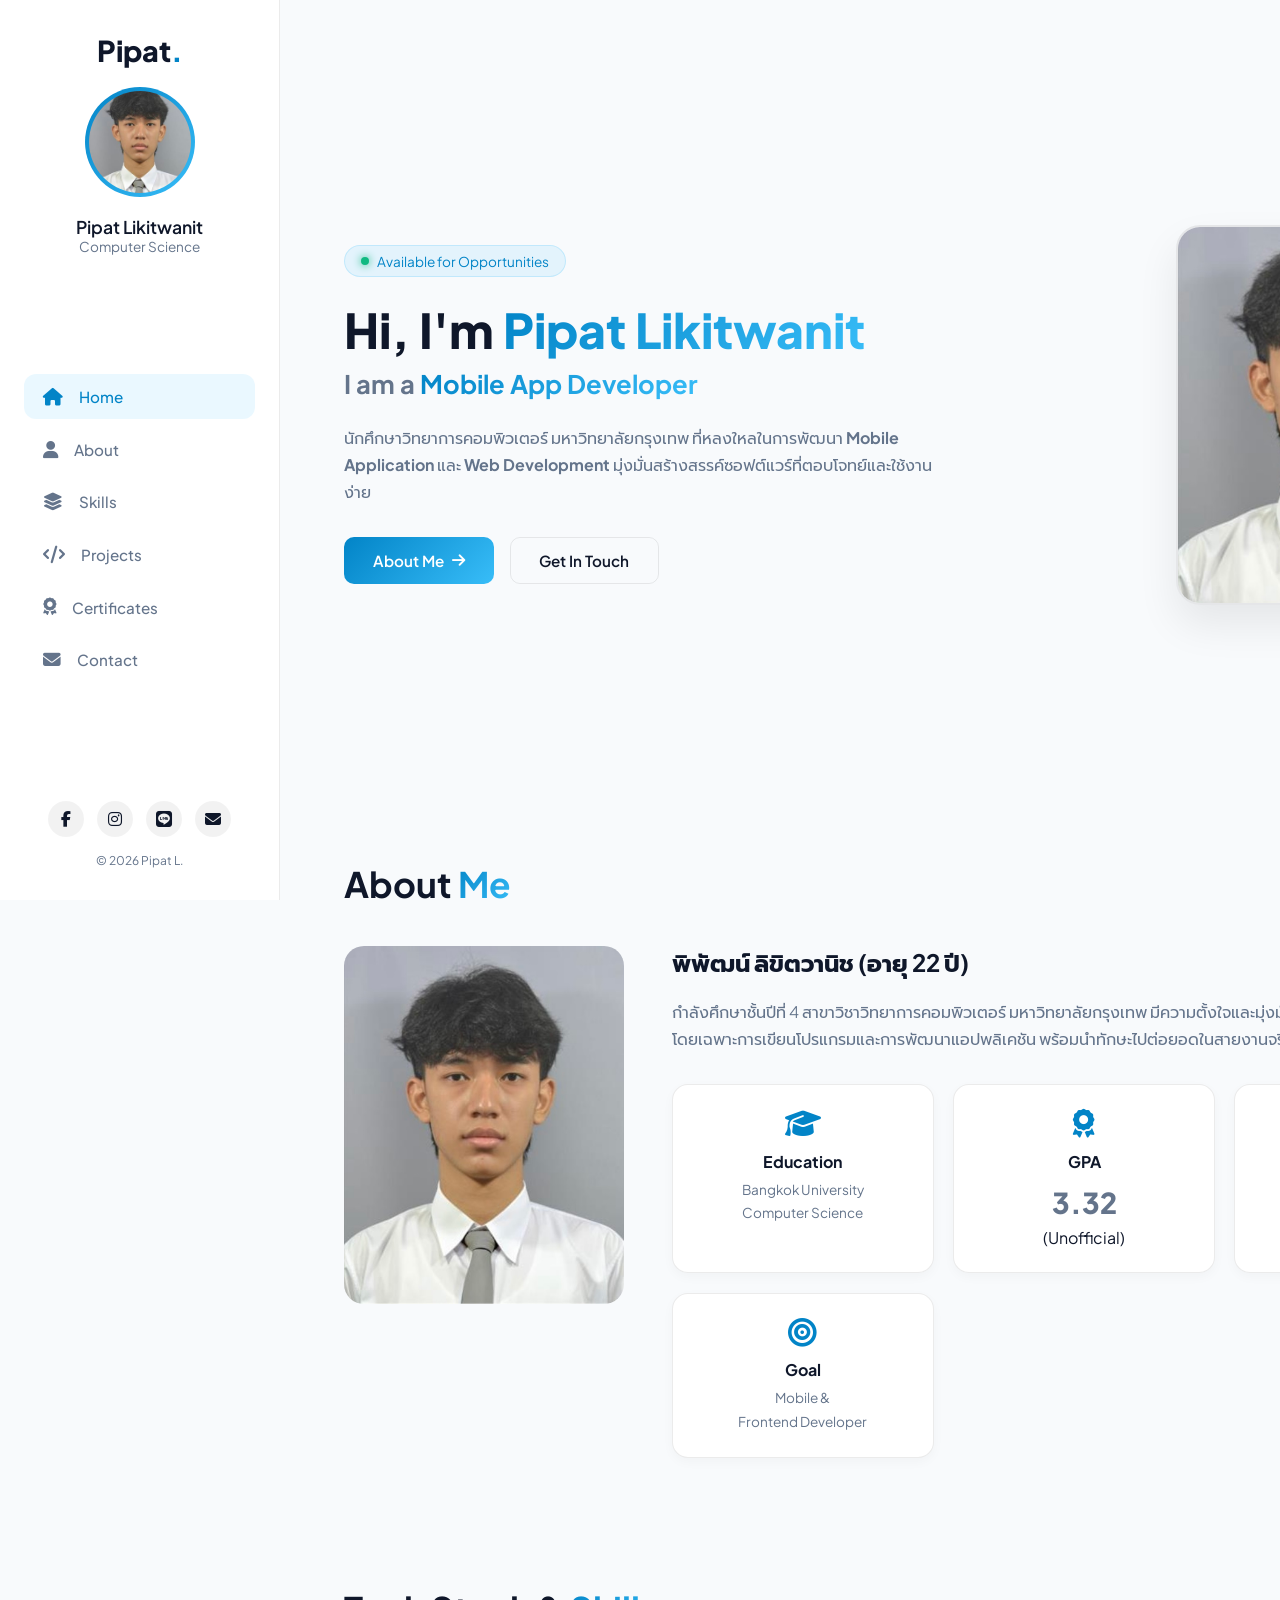
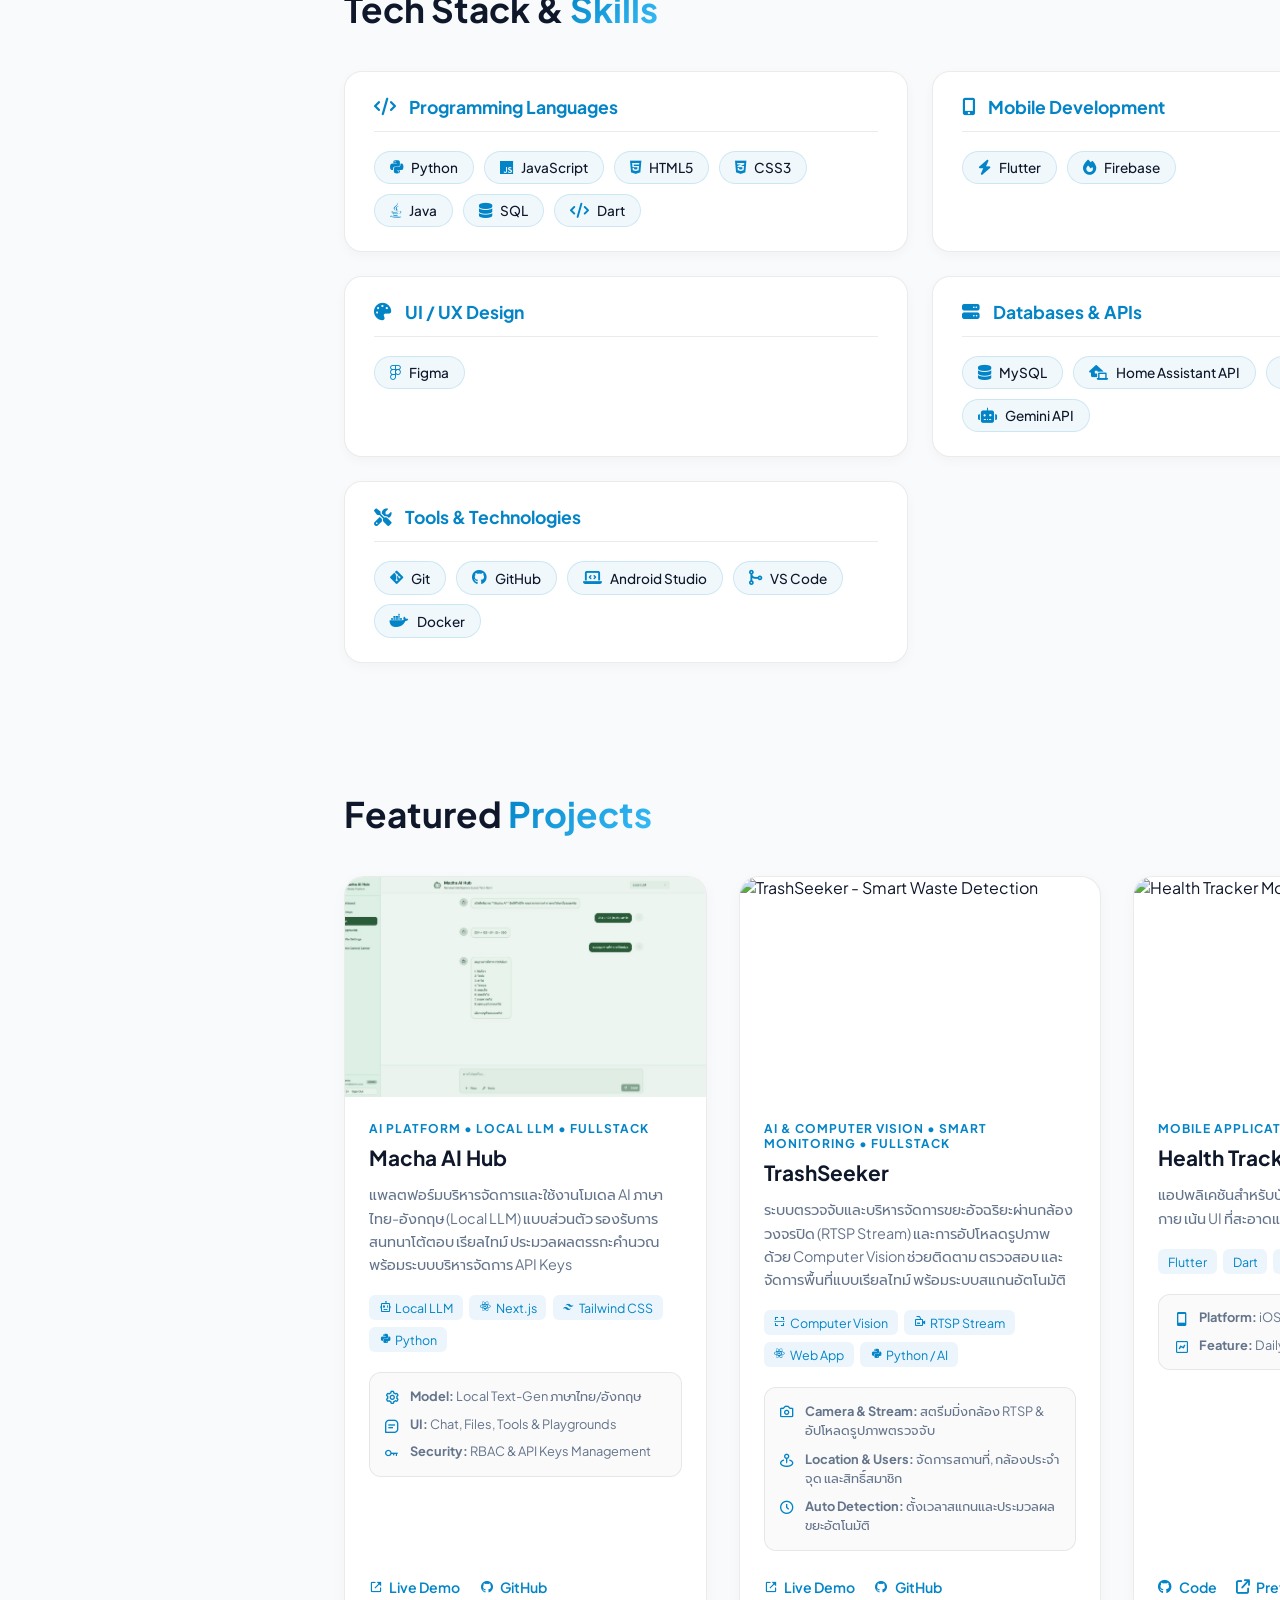
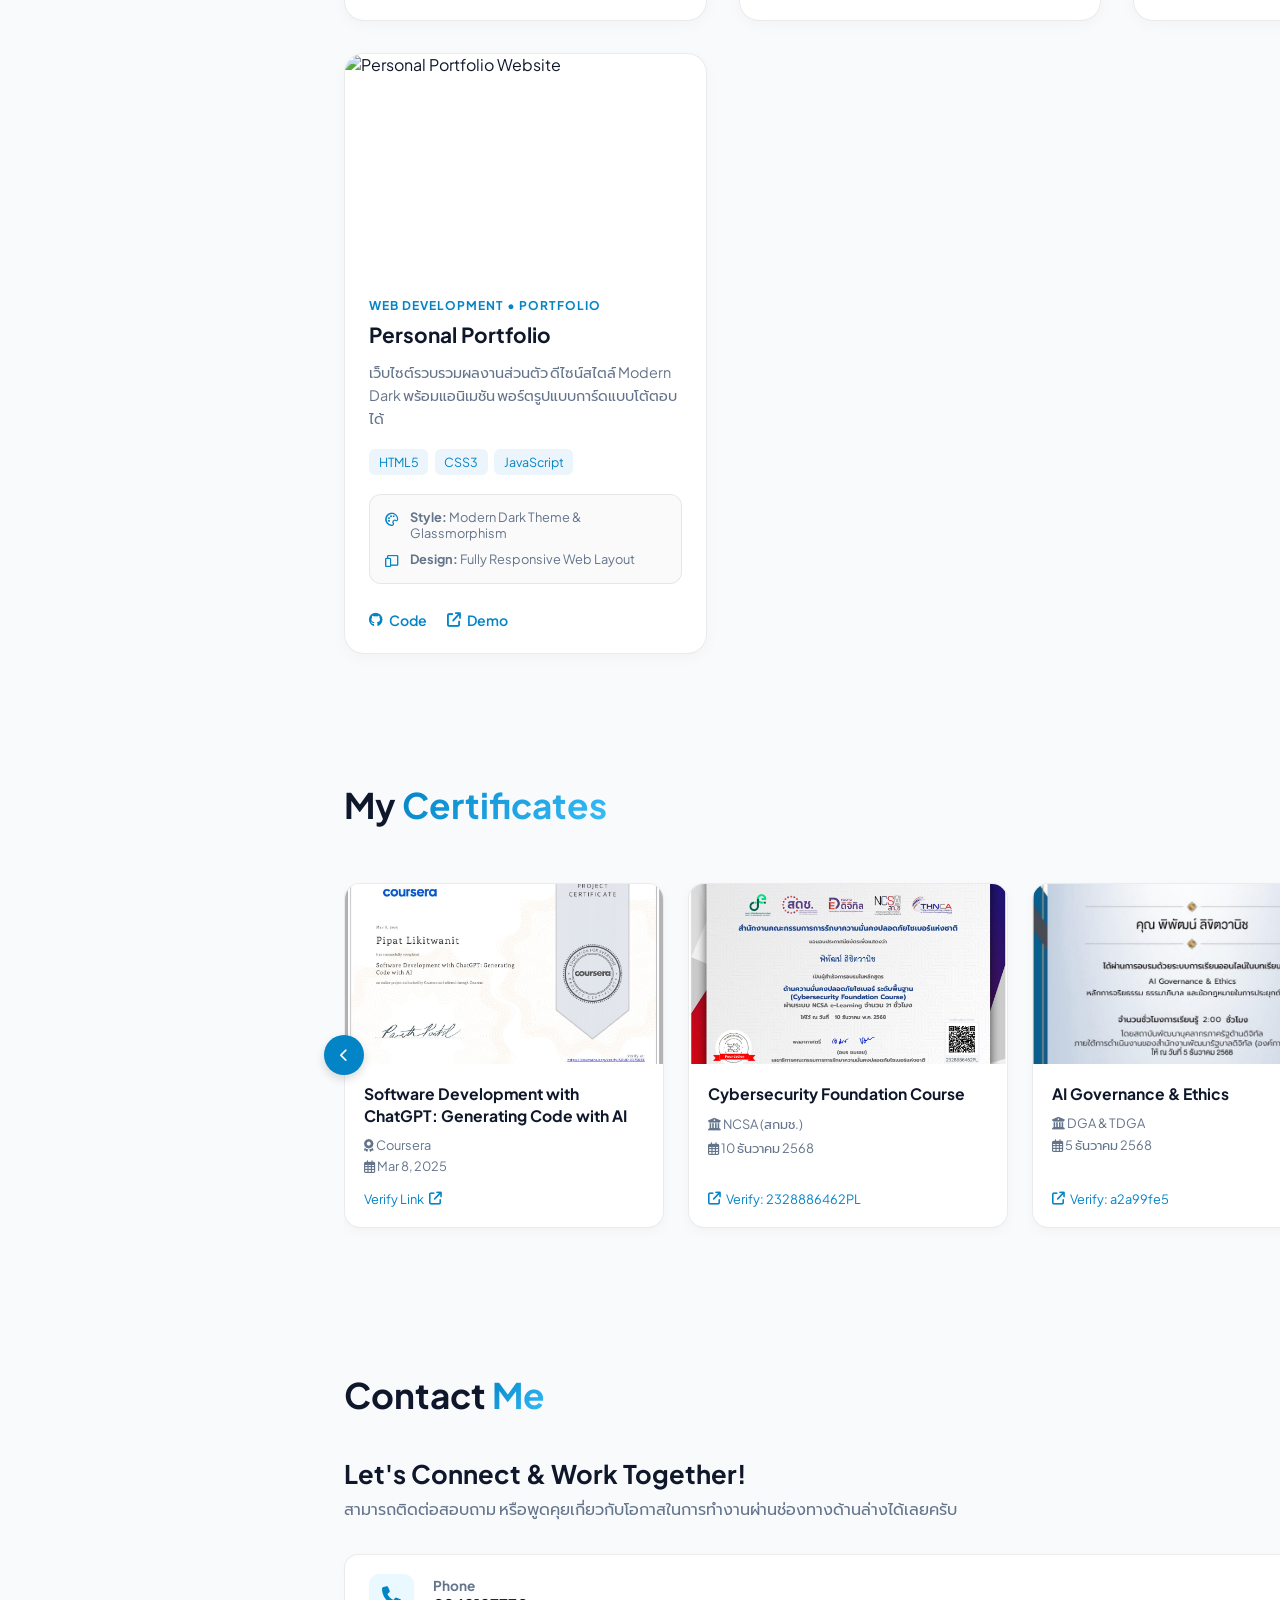
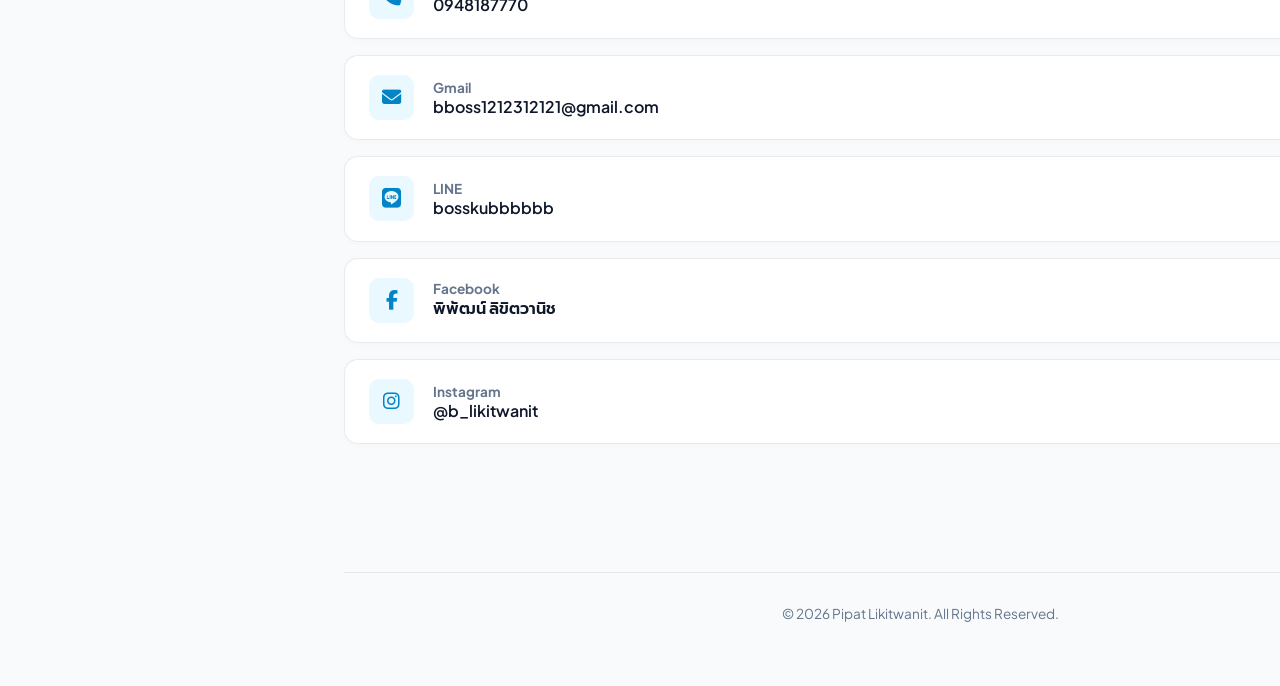
==== commit 3598ca80: "Add files via upload" ====
--- a/index.html
+++ b/index.html
@@ -219,7 +219,7 @@
             </div>
         </section>
 
-        <!-- Project Section (เรียงการ์ดไปทางขวา) -->
+        <!-- Project Section -->
         <section class="project" id="project">
             <h2 class="heading reveal">Featured <span class="gradient-text">Projects</span></h2>
 
@@ -269,7 +269,52 @@
                     </div>
                 </div>
 
-                <!-- PROJECT CARD 2 -->
+                <!-- PROJECT CARD 2: TrashSeeker -->
+                <div class="project-card reveal">
+                    <div class="project-img">
+                        <img src="pro2.1.png" alt="TrashSeeker - Smart Waste Detection" class="zoomable">
+                    </div>
+                    
+                    <div class="project-content">
+                        <div class="project-category">
+                            <span>AI & COMPUTER VISION • SMART MONITORING • FULLSTACK</span>
+                        </div>
+
+                        <h3>TrashSeeker</h3>
+                        <p>ระบบตรวจจับและบริหารจัดการขยะอัจฉริยะผ่านกล้องวงจรปิด (RTSP Stream) และการอัปโหลดรูปภาพด้วย Computer Vision ช่วยติดตาม ตรวจสอบ และจัดการพื้นที่แบบเรียลไทม์ พร้อมระบบสแกนอัตโนมัติ</p>
+                        
+                        <div class="project-tags">
+                            <span><i class='bx bx-scan'></i> Computer Vision</span>
+                            <span><i class='bx bx-video-recording'></i> RTSP Stream</span>
+                            <span><i class='bx bxl-react'></i> Web App</span>
+                            <span><i class='bx bxl-python'></i> Python / AI</span>
+                        </div>
+
+                        <div class="project-details-box">
+                            <div class="detail-item">
+                                <i class='bx bx-camera'></i>
+                                <div><strong>Camera & Stream:</strong> สตรีมมิ่งกล้อง RTSP & อัปโหลดรูปภาพตรวจจับ</div>
+                            </div>
+
+                            <div class="detail-item">
+                                <i class='bx bx-map-pin'></i>
+                                <div><strong>Location & Users:</strong> จัดการสถานที่, กล้องประจำจุด และสิทธิ์สมาชิก</div>
+                            </div>
+
+                            <div class="detail-item">
+                                <i class='bx bx-time-five'></i>
+                                <div><strong>Auto Detection:</strong> ตั้งเวลาสแกนและประมวลผลขยะอัตโนมัติ</div>
+                            </div>
+                        </div>
+                        
+                        <div class="project-links">
+                            <a href="#" target="_blank"><i class="bx bx-link-external"></i> Live Demo</a>
+                            <a href="#" target="_blank"><i class="bx bxl-github"></i> GitHub</a>
+                        </div>
+                    </div>
+                </div>
+
+                <!-- PROJECT CARD 3: Health Tracker -->
                 <div class="project-card reveal">
                     <div class="project-img">
                         <img src="project2.jpg" alt="Health Tracker Mobile App" class="zoomable">
@@ -302,7 +347,7 @@
                     </div>
                 </div>
 
-                <!-- PROJECT CARD 3 -->
+                <!-- PROJECT CARD 4: Personal Portfolio -->
                 <div class="project-card reveal">
                     <div class="project-img">
                         <img src="project3.jpg" alt="Personal Portfolio Website" class="zoomable">
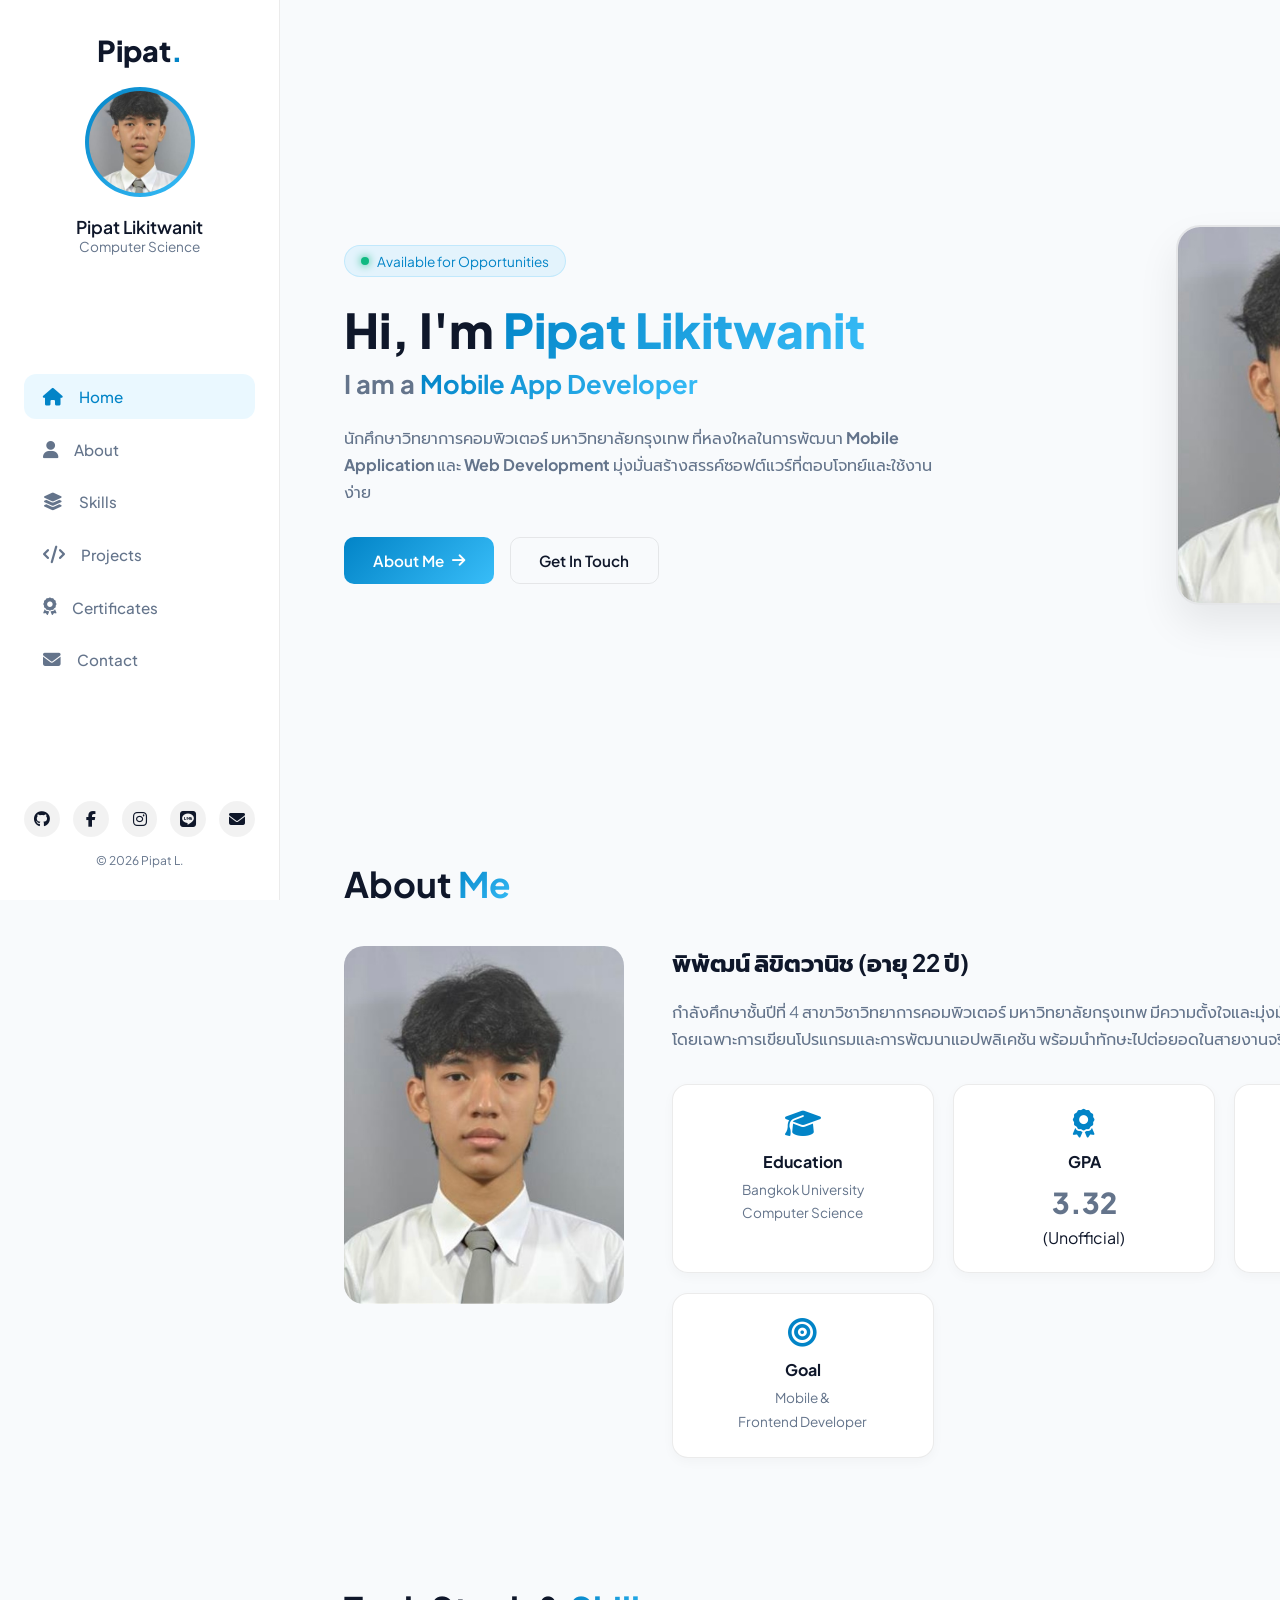
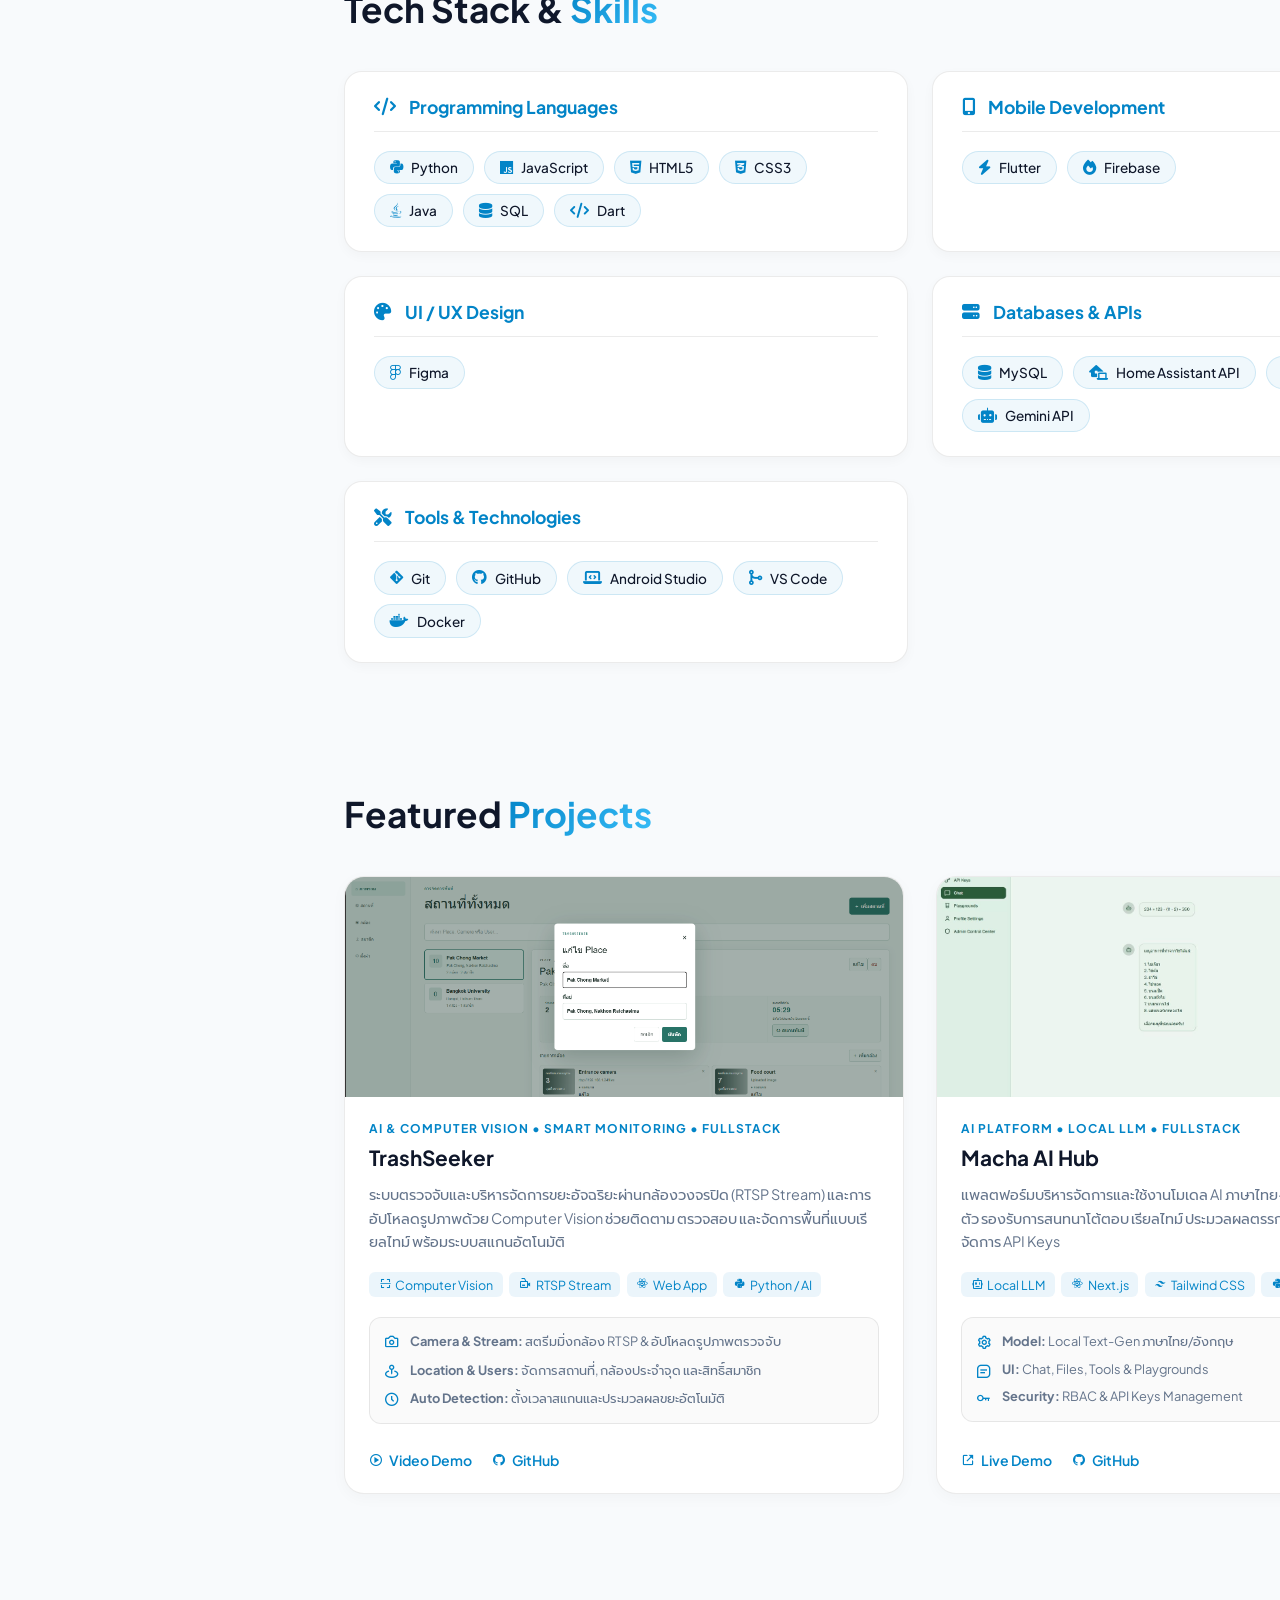
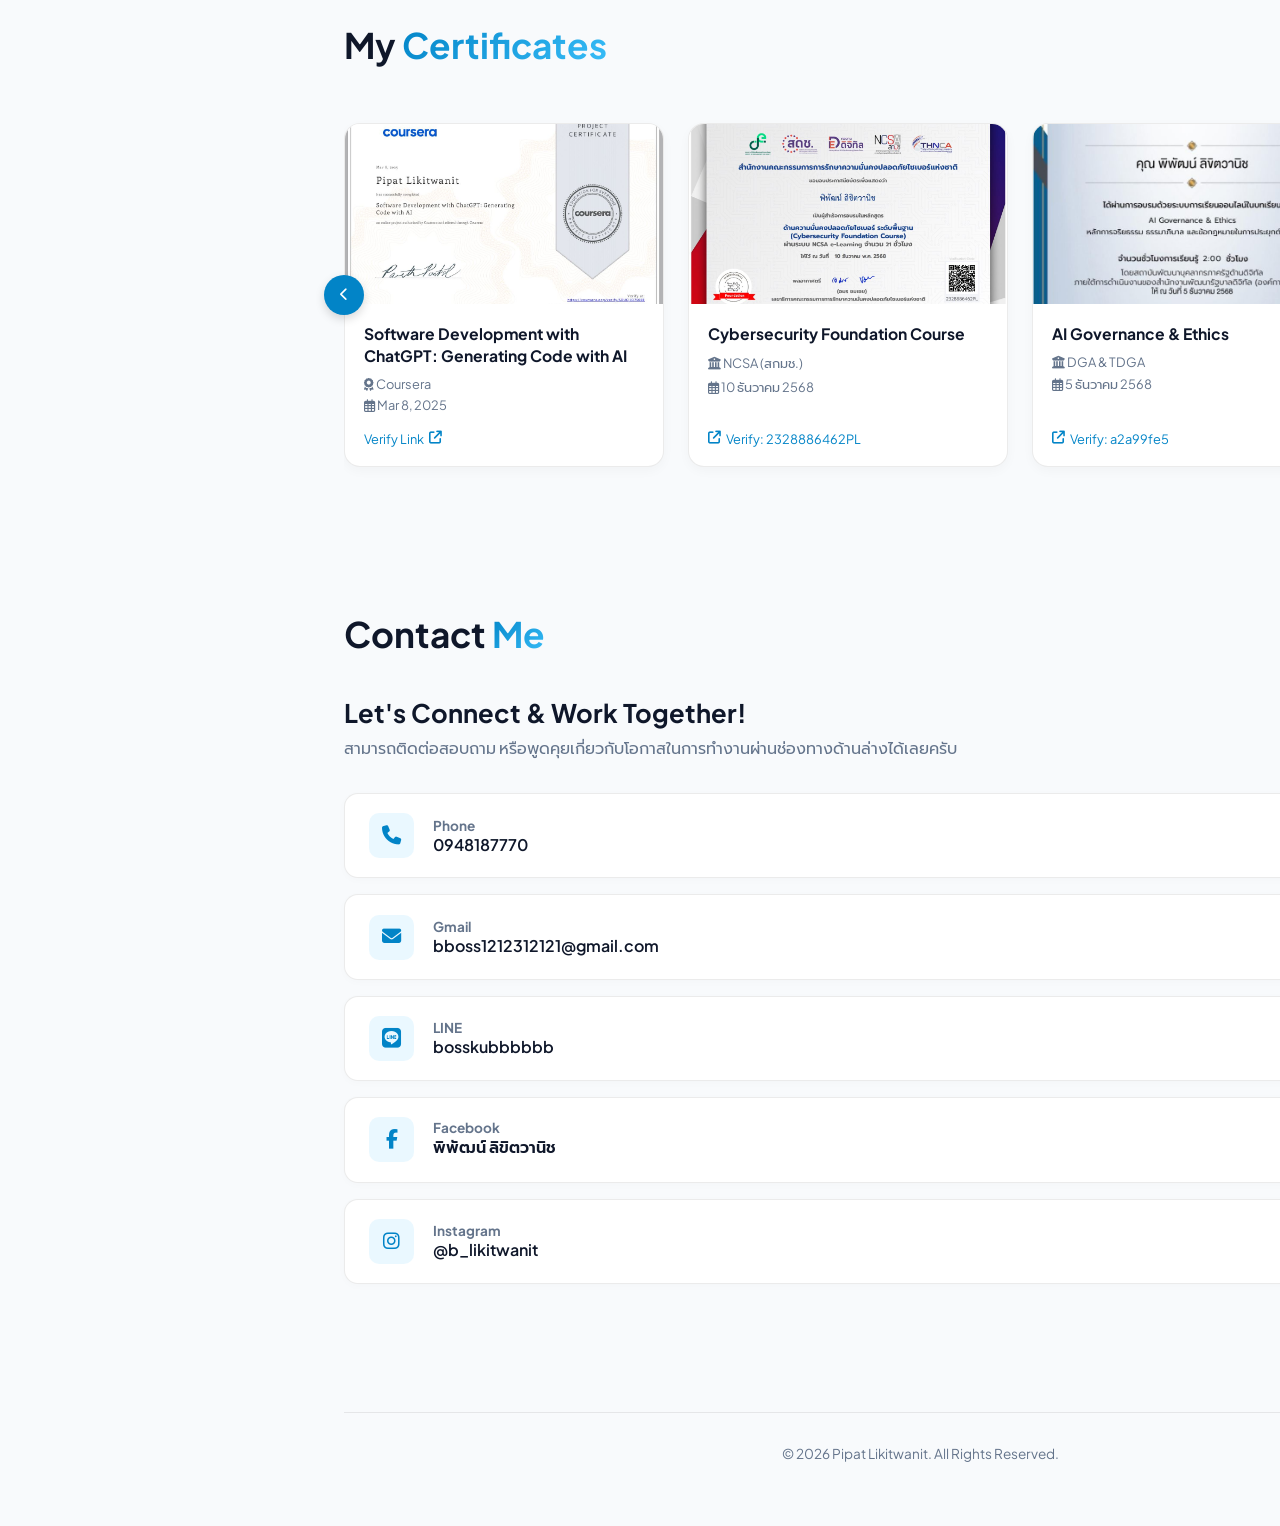
==== commit 705eca7f: "Add files via upload" ====
--- a/index.html
+++ b/index.html
@@ -56,6 +56,7 @@
 
         <div class="sidebar-footer">
             <div class="social-icons">
+                <a href="https://github.com/Lostinyss" target="_blank" rel="noopener" title="GitHub"><i class="fa-brands fa-github"></i></a>
                 <a href="https://facebook.com/พิพัฒน์ ลิขิตวานิช" target="_blank" rel="noopener" title="Facebook"><i class="fa-brands fa-facebook-f"></i></a>
                 <a href="https://instagram.com/b_likitwanit" target="_blank" rel="noopener" title="Instagram"><i class="fa-brands fa-instagram"></i></a>
                 <a href="https://line.me/ti/p/bosskubbbbbb" target="_blank" rel="noopener" title="LINE"><i class="fa-brands fa-line"></i></a>
@@ -224,7 +225,54 @@
             <h2 class="heading reveal">Featured <span class="gradient-text">Projects</span></h2>
 
             <div class="projects-wrapper">
-                <!-- PROJECT CARD 1: Macha AI Hub -->
+                
+                <!-- PROJECT CARD 1: TrashSeeker -->
+                <div class="project-card reveal">
+                    <div class="project-img">
+                        <img src="pro2.1.png" alt="TrashSeeker - Smart Waste Detection" class="zoomable">
+                    </div>
+                    
+                    <div class="project-content">
+                        <div class="project-category">
+                            <span>AI & COMPUTER VISION • SMART MONITORING • FULLSTACK</span>
+                        </div>
+
+                        <h3>TrashSeeker</h3>
+                        <p>ระบบตรวจจับและบริหารจัดการขยะอัจฉริยะผ่านกล้องวงจรปิด (RTSP Stream) และการอัปโหลดรูปภาพด้วย Computer Vision ช่วยติดตาม ตรวจสอบ และจัดการพื้นที่แบบเรียลไทม์ พร้อมระบบสแกนอัตโนมัติ</p>
+                        
+                        <div class="project-tags">
+                            <span><i class='bx bx-scan'></i> Computer Vision</span>
+                            <span><i class='bx bx-video-recording'></i> RTSP Stream</span>
+                            <span><i class='bx bxl-react'></i> Web App</span>
+                            <span><i class='bx bxl-python'></i> Python / AI</span>
+                        </div>
+
+                        <div class="project-details-box">
+                            <div class="detail-item">
+                                <i class='bx bx-camera'></i>
+                                <div><strong>Camera & Stream:</strong> สตรีมมิ่งกล้อง RTSP & อัปโหลดรูปภาพตรวจจับ</div>
+                            </div>
+
+                            <div class="detail-item">
+                                <i class='bx bx-map-pin'></i>
+                                <div><strong>Location & Users:</strong> จัดการสถานที่, กล้องประจำจุด และสิทธิ์สมาชิก</div>
+                            </div>
+
+                            <div class="detail-item">
+                                <i class='bx bx-time-five'></i>
+                                <div><strong>Auto Detection:</strong> ตั้งเวลาสแกนและประมวลผลขยะอัตโนมัติ</div>
+                            </div>
+                        </div>
+                        
+                        <div class="project-links">
+                            <a href="Proj4.mp4" target="_blank" rel="noopener"><i class="bx bx-play-circle"></i> Video Demo</a>
+                            
+                            <a href="https://github.com/Lostinyss/trash-seeker" target="_blank" rel="noopener"><i class="bx bxl-github"></i> GitHub</a>
+                        </div>
+                    </div>
+                </div>
+
+                <!-- PROJECT CARD 2: Macha AI Hub -->
                 <div class="project-card reveal">
                     <div class="project-img">
                         <img src="pro1.JPG" alt="Macha AI Hub" class="zoomable">
@@ -264,121 +312,11 @@
                         
                         <div class="project-links">
                             <a href="#" target="_blank"><i class="bx bx-link-external"></i> Live Demo</a>
-                            <a href="#" target="_blank"><i class="bx bxl-github"></i> GitHub</a>
-                        </div>
-                    </div>
-                </div>
-
-                <!-- PROJECT CARD 2: TrashSeeker -->
-                <div class="project-card reveal">
-                    <div class="project-img">
-                        <img src="pro2.1.png" alt="TrashSeeker - Smart Waste Detection" class="zoomable">
-                    </div>
-                    
-                    <div class="project-content">
-                        <div class="project-category">
-                            <span>AI & COMPUTER VISION • SMART MONITORING • FULLSTACK</span>
-                        </div>
-
-                        <h3>TrashSeeker</h3>
-                        <p>ระบบตรวจจับและบริหารจัดการขยะอัจฉริยะผ่านกล้องวงจรปิด (RTSP Stream) และการอัปโหลดรูปภาพด้วย Computer Vision ช่วยติดตาม ตรวจสอบ และจัดการพื้นที่แบบเรียลไทม์ พร้อมระบบสแกนอัตโนมัติ</p>
-                        
-                        <div class="project-tags">
-                            <span><i class='bx bx-scan'></i> Computer Vision</span>
-                            <span><i class='bx bx-video-recording'></i> RTSP Stream</span>
-                            <span><i class='bx bxl-react'></i> Web App</span>
-                            <span><i class='bx bxl-python'></i> Python / AI</span>
-                        </div>
-
-                        <div class="project-details-box">
-                            <div class="detail-item">
-                                <i class='bx bx-camera'></i>
-                                <div><strong>Camera & Stream:</strong> สตรีมมิ่งกล้อง RTSP & อัปโหลดรูปภาพตรวจจับ</div>
-                            </div>
-
-                            <div class="detail-item">
-                                <i class='bx bx-map-pin'></i>
-                                <div><strong>Location & Users:</strong> จัดการสถานที่, กล้องประจำจุด และสิทธิ์สมาชิก</div>
-                            </div>
-
-                            <div class="detail-item">
-                                <i class='bx bx-time-five'></i>
-                                <div><strong>Auto Detection:</strong> ตั้งเวลาสแกนและประมวลผลขยะอัตโนมัติ</div>
-                            </div>
-                        </div>
-                        
-                        <div class="project-links">
-                            <a href="#" target="_blank"><i class="bx bx-link-external"></i> Live Demo</a>
-                            <a href="#" target="_blank"><i class="bx bxl-github"></i> GitHub</a>
-                        </div>
-                    </div>
-                </div>
-
-                <!-- PROJECT CARD 3: Health Tracker -->
-                <div class="project-card reveal">
-                    <div class="project-img">
-                        <img src="project2.jpg" alt="Health Tracker Mobile App" class="zoomable">
-                    </div>
-                    <div class="project-content">
-                        <div class="project-category">
-                            <span>MOBILE APPLICATION • HEALTH</span>
-                        </div>
-                        <h3>Health Tracker App</h3>
-                        <p>แอปพลิเคชันสำหรับบันทึกสุขภาพและการออกกำลังกาย เน้น UI ที่สะอาดและ UX ที่ใช้งานง่ายสำหรับทุกวัย</p>
-                        <div class="project-tags">
-                            <span>Flutter</span>
-                            <span>Dart</span>
-                            <span>UI/UX Design</span>
-                        </div>
-                        <div class="project-details-box">
-                            <div class="detail-item">
-                                <i class='bx bx-mobile'></i>
-                                <div><strong>Platform:</strong> iOS & Android Cross-platform</div>
-                            </div>
-                            <div class="detail-item">
-                                <i class='bx bx-chart'></i>
-                                <div><strong>Feature:</strong> Daily Activity & Health Analytics</div>
-                            </div>
-                        </div>
-                        <div class="project-links">
-                            <a href="#" target="_blank" rel="noopener"><i class="fa-brands fa-github"></i> Code</a>
-                            <a href="#" target="_blank" rel="noopener"><i class="fa-solid fa-arrow-up-right-from-square"></i> Preview</a>
-                        </div>
-                    </div>
-                </div>
-
-                <!-- PROJECT CARD 4: Personal Portfolio -->
-                <div class="project-card reveal">
-                    <div class="project-img">
-                        <img src="project3.jpg" alt="Personal Portfolio Website" class="zoomable">
-                    </div>
-                    <div class="project-content">
-                        <div class="project-category">
-                            <span>WEB DEVELOPMENT • PORTFOLIO</span>
-                        </div>
-                        <h3>Personal Portfolio</h3>
-                        <p>เว็บไซต์รวบรวมผลงานส่วนตัว ดีไซน์สไตล์ Modern Dark พร้อมแอนิเมชัน พอร์ตรูปแบบการ์ดแบบโต้ตอบได้</p>
-                        <div class="project-tags">
-                            <span>HTML5</span>
-                            <span>CSS3</span>
-                            <span>JavaScript</span>
-                        </div>
-                        <div class="project-details-box">
-                            <div class="detail-item">
-                                <i class='bx bx-palette'></i>
-                                <div><strong>Style:</strong> Modern Dark Theme & Glassmorphism</div>
-                            </div>
-                            <div class="detail-item">
-                                <i class='bx bx-devices'></i>
-                                <div><strong>Design:</strong> Fully Responsive Web Layout</div>
-                            </div>
-                        </div>
-                        <div class="project-links">
-                            <a href="#" target="_blank" rel="noopener"><i class="fa-brands fa-github"></i> Code</a>
-                            <a href="#" target="_blank" rel="noopener"><i class="fa-solid fa-arrow-up-right-from-square"></i> Demo</a>
-                        </div>
-                    </div>
-                </div>
+                            <a href="https://github.com/Lostinyss" target="_blank" rel="noopener"><i class="bx bxl-github"></i> GitHub</a>
+                        </div>
+                    </div>
+                </div>
+
             </div>
         </section>
 
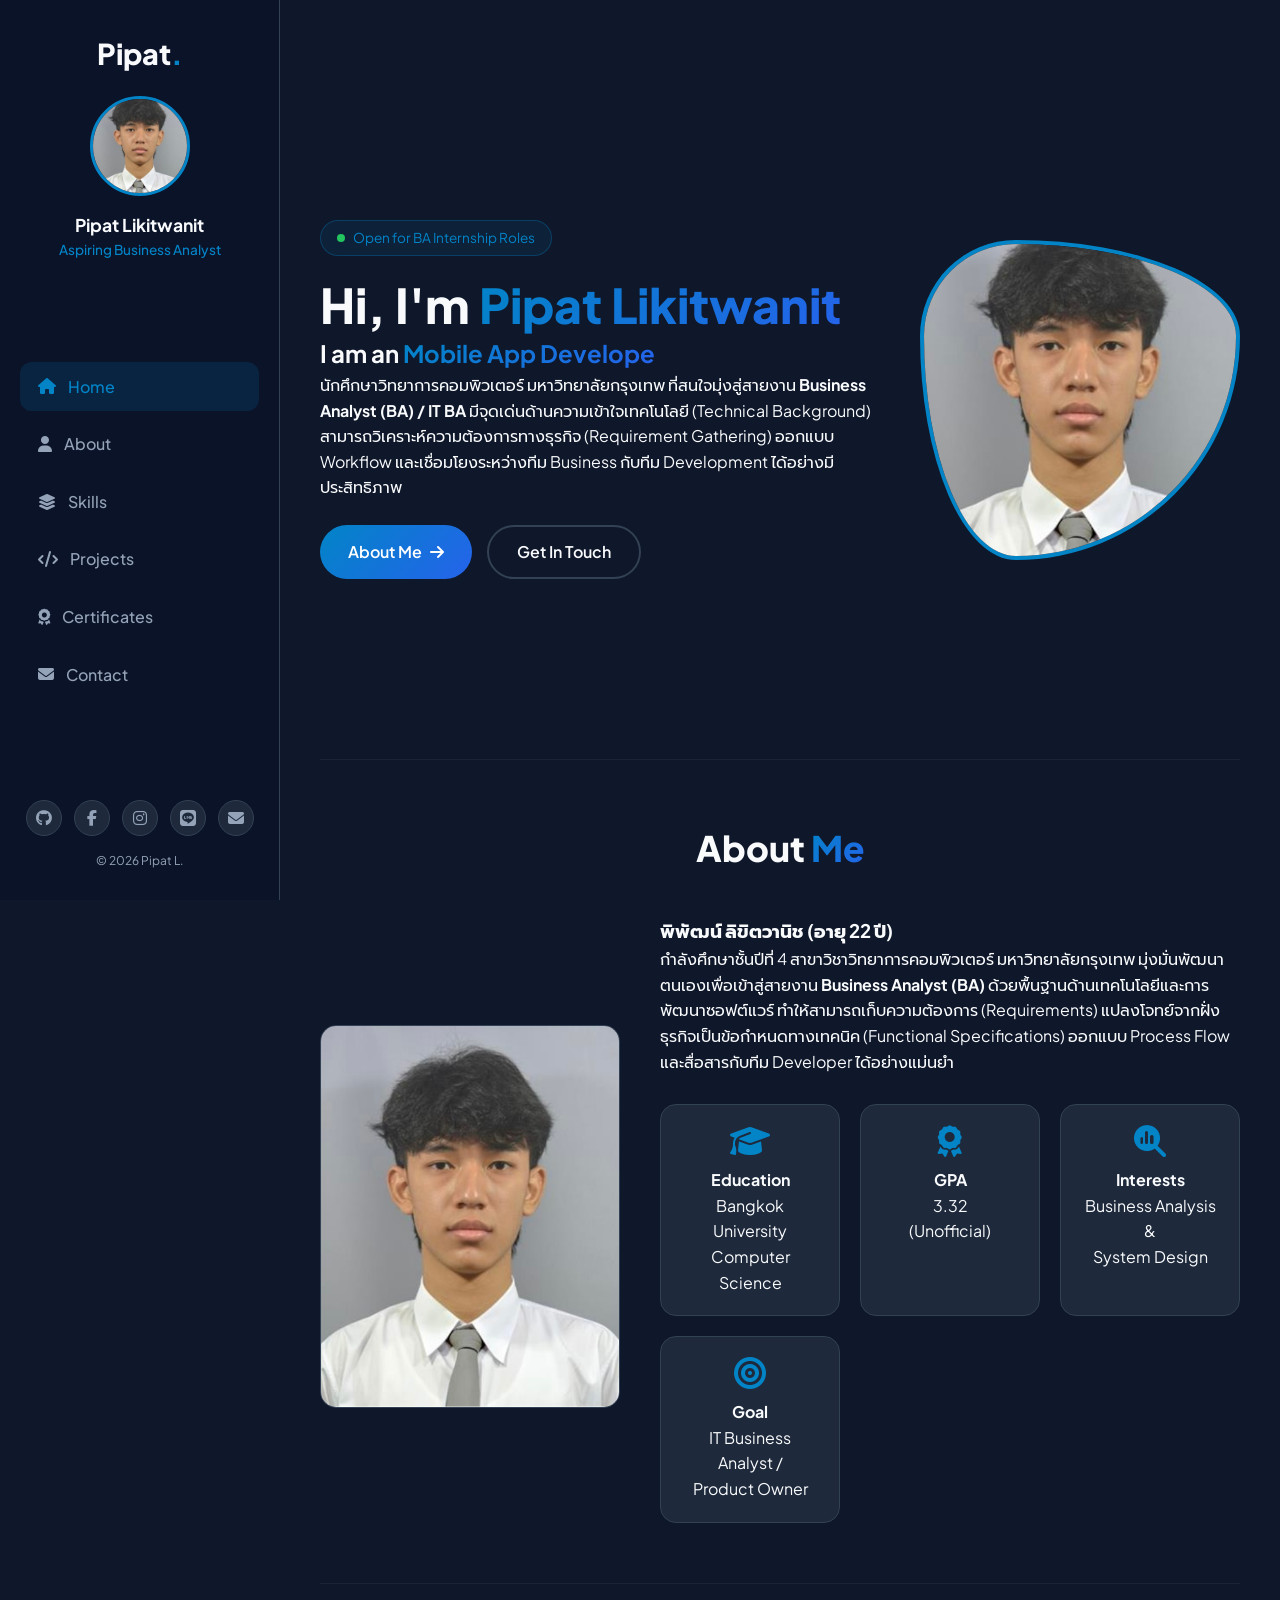
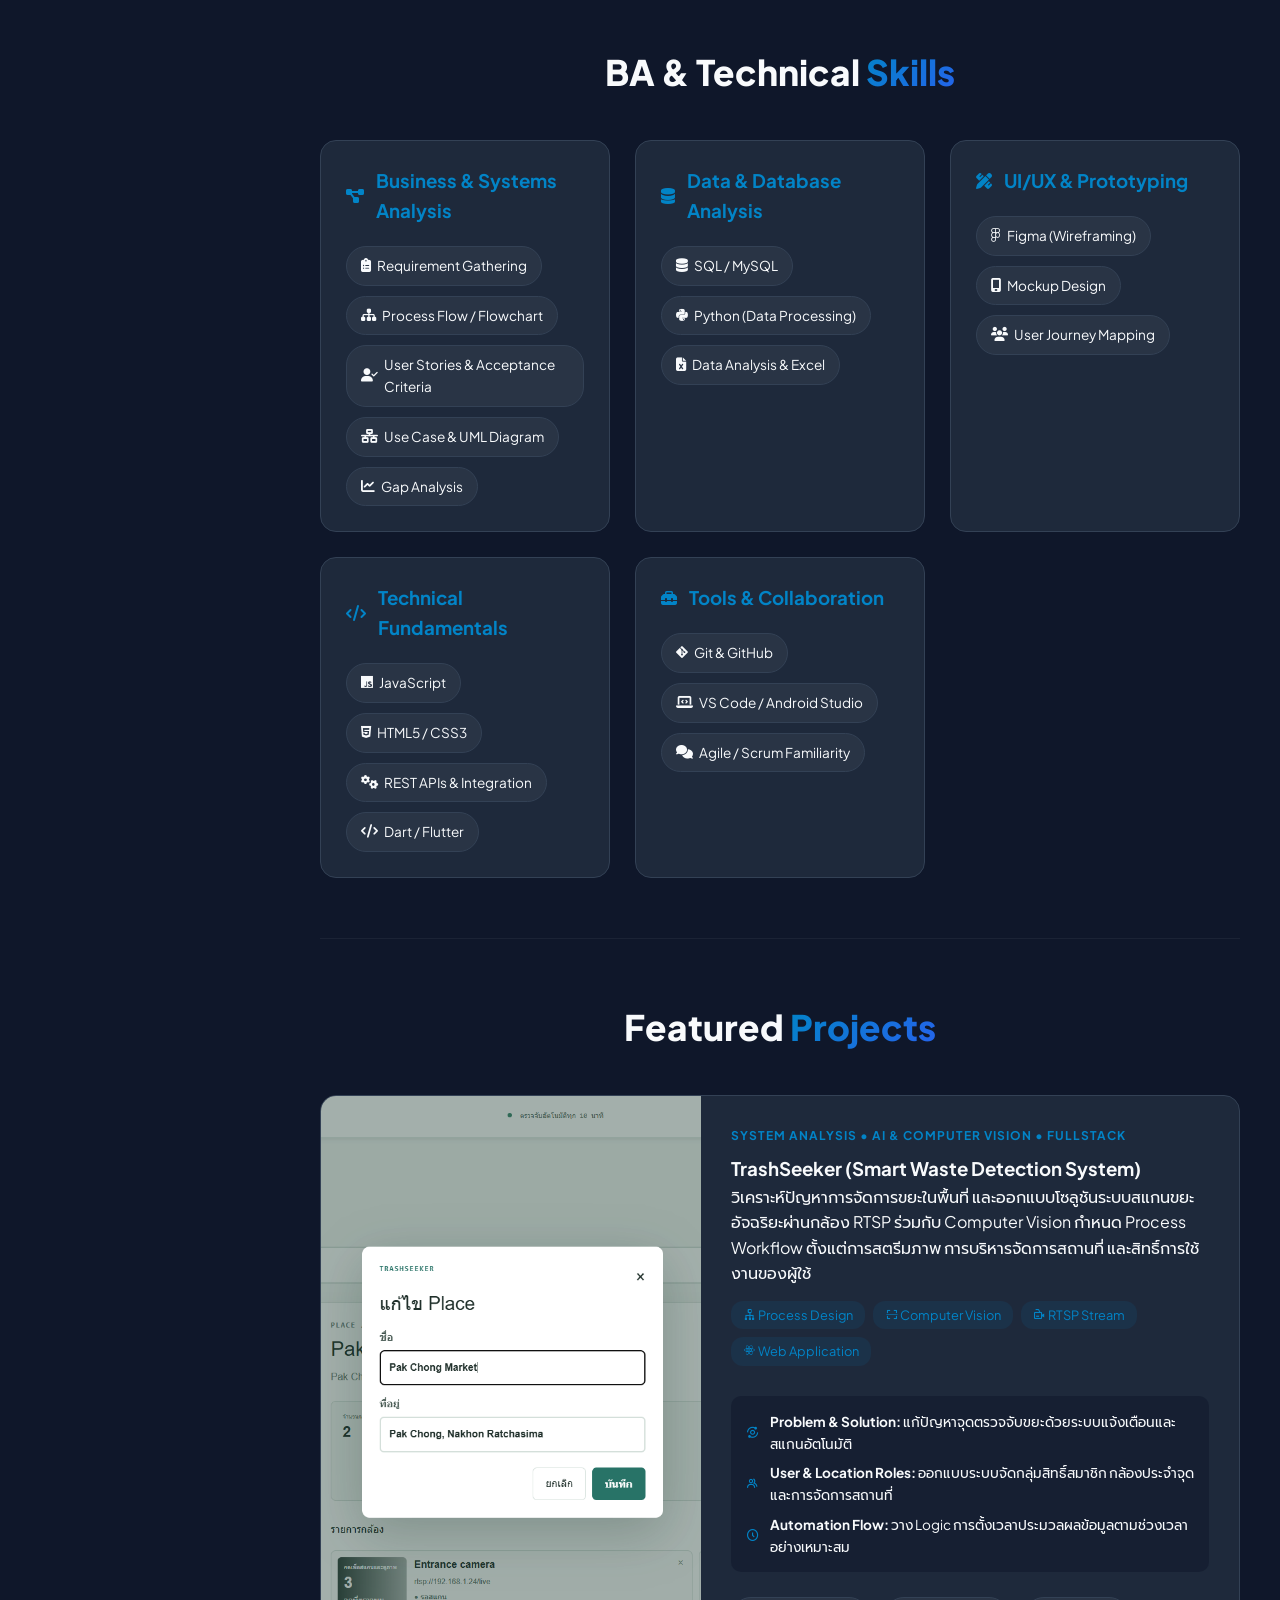
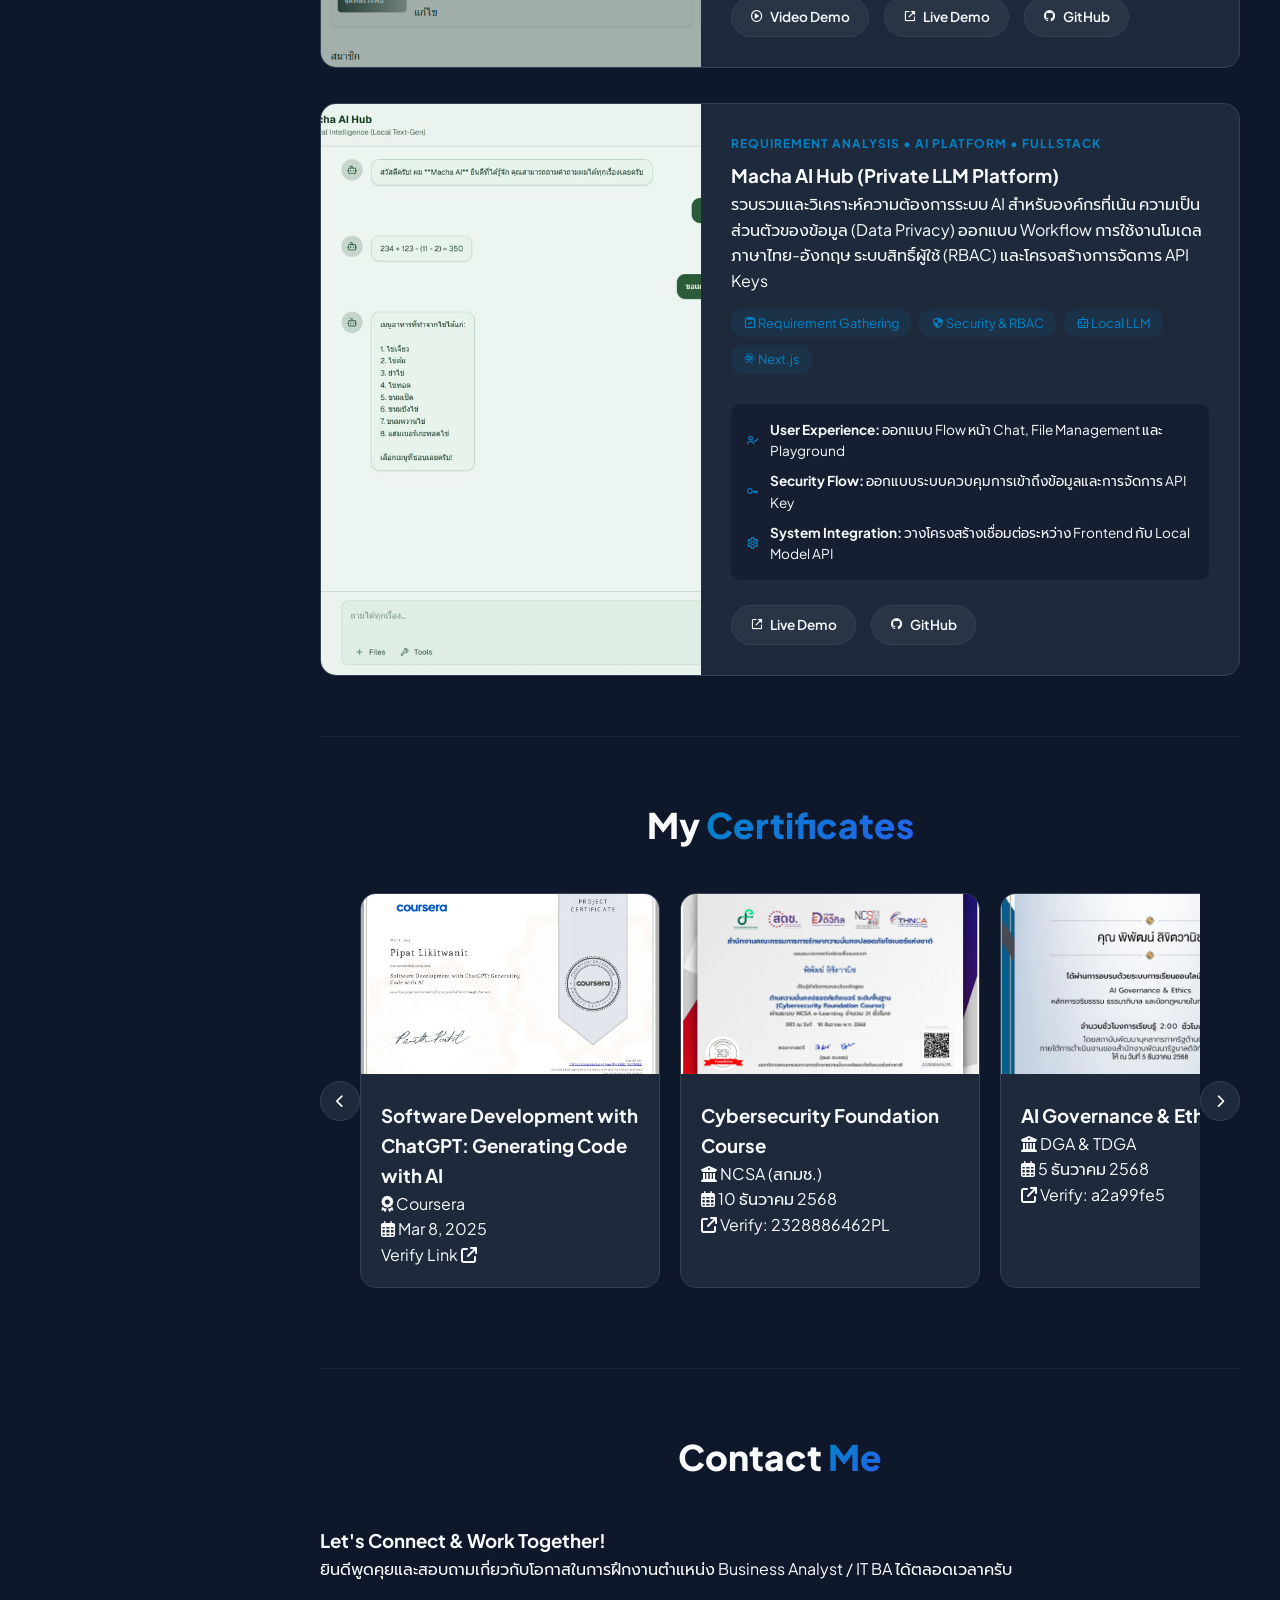
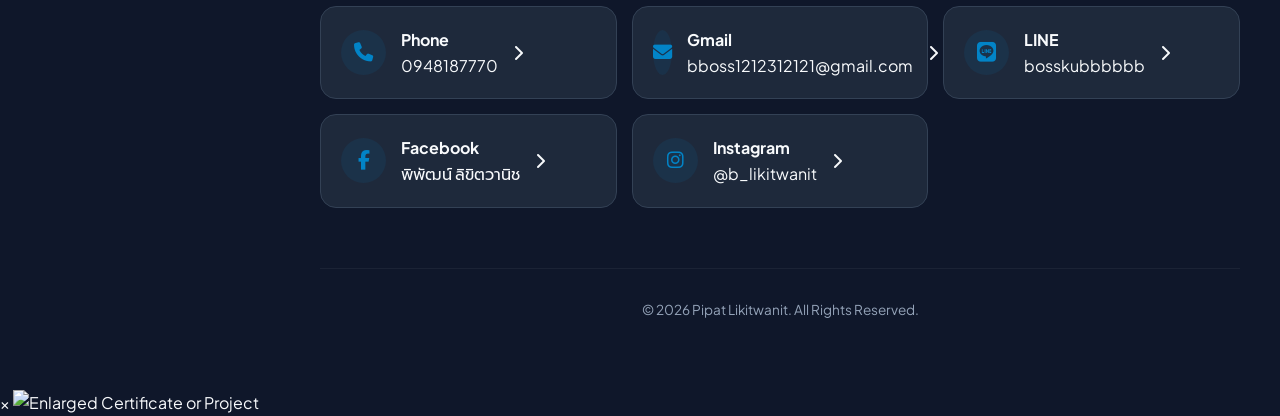
==== commit 252edbb1: "Add files via upload" ====
--- a/index.html
+++ b/index.html
@@ -4,7 +4,7 @@
 <head>
     <meta charset="UTF-8">
     <meta name="viewport" content="width=device-width, initial-scale=1.0">
-    <title>Pipat Likitwanit - Portfolio</title>
+    <title>Pipat Likitwanit - Portfolio (Business Analyst)</title>
     <!-- FontAwesome Icons -->
     <link rel="stylesheet" href="https://cdnjs.cloudflare.com/ajax/libs/font-awesome/6.5.2/css/all.min.css">
     <!-- Boxicons CDN -->
@@ -30,7 +30,7 @@
                 <img src="mypic.jpg" alt="Pipat Likitwanit">
             </div>
             <h3 class="profile-name">Pipat Likitwanit</h3>
-            <p class="profile-title">Computer Science</p>
+            <p class="profile-title">Aspiring Business Analyst</p>
         </div>
 
         <nav class="sidebar-nav">
@@ -76,12 +76,12 @@
         <section class="home" id="home">
             <div class="home-content reveal-left">
                 <div class="badge-status">
-                    <span class="status-dot"></span> Available for Opportunities
+                    <span class="status-dot"></span> Open for BA Internship Roles
                 </div>
                 <h1>Hi, I'm <span class="gradient-text">Pipat Likitwanit</span></h1>
-                <h2>I am a <span class="typing-text gradient-text"></span><span class="cursor">&nbsp;</span></h2>
+                <h2>I am an <span class="typing-text gradient-text">Aspiring Business Analyst</span><span class="cursor">&nbsp;</span></h2>
                 <p>
-                    นักศึกษาวิทยาการคอมพิวเตอร์ มหาวิทยาลัยกรุงเทพ ที่หลงใหลในการพัฒนา <strong>Mobile Application</strong> และ <strong>Web Development</strong> มุ่งมั่นสร้างสรรค์ซอฟต์แวร์ที่ตอบโจทย์และใช้งานง่าย
+                    นักศึกษาวิทยาการคอมพิวเตอร์ มหาวิทยาลัยกรุงเทพ ที่สนใจมุ่งสู่สายงาน <strong>Business Analyst (BA) / IT BA</strong> มีจุดเด่นด้านความเข้าใจเทคโนโลยี (Technical Background) สามารถวิเคราะห์ความต้องการทางธุรกิจ (Requirement Gathering) ออกแบบ Workflow และเชื่อมโยงระหว่างทีม Business กับทีม Development ได้อย่างมีประสิทธิภาพ
                 </p>
 
                 <div class="btn-group">
@@ -109,7 +109,7 @@
                 <div class="about-content reveal-right">
                     <h3>พิพัฒน์ ลิขิตวานิช (อายุ 22 ปี)</h3>
                     <p>
-                        กำลังศึกษาชั้นปีที่ 4 สาขาวิชาวิทยาการคอมพิวเตอร์ มหาวิทยาลัยกรุงเทพ มีความตั้งใจและมุ่งมั่นในการเรียนรู้สิ่งใหม่ๆ อยู่เสมอ โดยเฉพาะการเขียนโปรแกรมและการพัฒนาแอปพลิเคชัน พร้อมนำทักษะไปต่อยอดในสายงานจริง
+                        กำลังศึกษาชั้นปีที่ 4 สาขาวิชาวิทยาการคอมพิวเตอร์ มหาวิทยาลัยกรุงเทพ มุ่งมั่นพัฒนาตนเองเพื่อเข้าสู่สายงาน <strong>Business Analyst (BA)</strong> ด้วยพื้นฐานด้านเทคโนโลยีและการพัฒนาซอฟต์แวร์ ทำให้สามารถเก็บความต้องการ (Requirements) แปลงโจทย์จากฝั่งธุรกิจเป็นข้อกำหนดทางเทคนิค (Functional Specifications) ออกแบบ Process Flow และสื่อสารกับทีม Developer ได้อย่างแม่นยำ
                     </p>
 
                     <div class="about-boxes">
@@ -127,15 +127,15 @@
                         </div>
 
                         <div class="about-box">
-                            <i class="fa-solid fa-laptop-code"></i>
+                            <i class="fa-solid fa-magnifying-glass-chart"></i>
                             <h4>Interests</h4>
-                            <p>Mobile App &<br>Web Development</p>
+                            <p>Business Analysis &<br>System Design</p>
                         </div>
 
                         <div class="about-box">
                             <i class="fa-solid fa-bullseye"></i>
                             <h4>Goal</h4>
-                            <p>Mobile &<br>Frontend Developer</p>
+                            <p>IT Business Analyst /<br>Product Owner</p>
                         </div>
                     </div>
                 </div>
@@ -144,76 +144,75 @@
 
         <!-- ==================== SKILLS SECTION ==================== -->
         <section id="skills" class="skills reveal">
-            <h2 class="heading">Tech Stack & <span class="gradient-text">Skills</span></h2>
+            <h2 class="heading">BA & Technical <span class="gradient-text">Skills</span></h2>
 
             <div class="skills-grid">
 
-                <!-- 1. Programming Languages -->
+                <!-- 1. Business & Systems Analysis -->
+                <div class="skills-card">
+                    <div class="skills-header">
+                        <i class="fa-solid fa-diagram-project"></i>
+                        <h3>Business & Systems Analysis</h3>
+                    </div>
+                    <div class="skills-tags">
+                        <span class="skill-tag"><i class="fa-solid fa-clipboard-list"></i> Requirement Gathering</span>
+                        <span class="skill-tag"><i class="fa-solid fa-sitemap"></i> Process Flow / Flowchart</span>
+                        <span class="skill-tag"><i class="fa-solid fa-user-check"></i> User Stories & Acceptance Criteria</span>
+                        <span class="skill-tag"><i class="fa-solid fa-network-wired"></i> Use Case & UML Diagram</span>
+                        <span class="skill-tag"><i class="fa-solid fa-chart-line"></i> Gap Analysis</span>
+                    </div>
+                </div>
+
+                <!-- 2. Data & Database Analysis -->
+                <div class="skills-card">
+                    <div class="skills-header">
+                        <i class="fa-solid fa-database"></i>
+                        <h3>Data & Database Analysis</h3>
+                    </div>
+                    <div class="skills-tags">
+                        <span class="skill-tag"><i class="fa-solid fa-database"></i> SQL / MySQL</span>
+                        <span class="skill-tag"><i class="fa-brands fa-python"></i> Python (Data Processing)</span>
+                        <span class="skill-tag"><i class="fa-solid fa-file-excel"></i> Data Analysis & Excel</span>
+                    </div>
+                </div>
+
+                <!-- 3. UI/UX & Prototyping -->
+                <div class="skills-card">
+                    <div class="skills-header">
+                        <i class="fa-solid fa-pen-ruler"></i>
+                        <h3>UI/UX & Prototyping</h3>
+                    </div>
+                    <div class="skills-tags">
+                        <span class="skill-tag"><i class="fa-brands fa-figma"></i> Figma (Wireframing)</span>
+                        <span class="skill-tag"><i class="fa-solid fa-mobile-screen"></i> Mockup Design</span>
+                        <span class="skill-tag"><i class="fa-solid fa-users"></i> User Journey Mapping</span>
+                    </div>
+                </div>
+
+                <!-- 4. Technical Fundamentals -->
                 <div class="skills-card">
                     <div class="skills-header">
                         <i class="fa-solid fa-code"></i>
-                        <h3>Programming Languages</h3>
+                        <h3>Technical Fundamentals</h3>
                     </div>
                     <div class="skills-tags">
-                        <span class="skill-tag"><i class="fa-brands fa-python"></i> Python</span>
                         <span class="skill-tag"><i class="fa-brands fa-js"></i> JavaScript</span>
-                        <span class="skill-tag"><i class="fa-brands fa-html5"></i> HTML5</span>
-                        <span class="skill-tag"><i class="fa-brands fa-css3-alt"></i> CSS3</span>
-                        <span class="skill-tag"><i class="fa-brands fa-java"></i> Java</span>
-                        <span class="skill-tag"><i class="fa-solid fa-database"></i> SQL</span>
-                        <span class="skill-tag"><i class="fa-solid fa-code"></i> Dart</span>
-                    </div>
-                </div>
-
-                <!-- 2. Mobile Development -->
+                        <span class="skill-tag"><i class="fa-brands fa-html5"></i> HTML5 / CSS3</span>
+                        <span class="skill-tag"><i class="fa-solid fa-gears"></i> REST APIs & Integration</span>
+                        <span class="skill-tag"><i class="fa-solid fa-code"></i> Dart / Flutter</span>
+                    </div>
+                </div>
+
+                <!-- 5. Tools & Collaboration -->
                 <div class="skills-card">
                     <div class="skills-header">
-                        <i class="fa-solid fa-mobile-screen-button"></i>
-                        <h3>Mobile Development</h3>
+                        <i class="fa-solid fa-toolbox"></i>
+                        <h3>Tools & Collaboration</h3>
                     </div>
                     <div class="skills-tags">
-                        <span class="skill-tag"><i class="fa-solid fa-bolt"></i> Flutter</span>
-                        <span class="skill-tag"><i class="fa-solid fa-fire"></i> Firebase</span>
-                    </div>
-                </div>
-
-                <!-- 3. UI / UX Design -->
-                <div class="skills-card">
-                    <div class="skills-header">
-                        <i class="fa-solid fa-palette"></i>
-                        <h3>UI / UX Design</h3>
-                    </div>
-                    <div class="skills-tags">
-                        <span class="skill-tag"><i class="fa-brands fa-figma"></i> Figma</span>
-                    </div>
-                </div>
-
-                <!-- 4. Databases & APIs -->
-                <div class="skills-card">
-                    <div class="skills-header">
-                        <i class="fa-solid fa-server"></i>
-                        <h3>Databases & APIs</h3>
-                    </div>
-                    <div class="skills-tags">
-                        <span class="skill-tag"><i class="fa-solid fa-database"></i> MySQL</span>
-                        <span class="skill-tag"><i class="fa-solid fa-house-laptop"></i> Home Assistant API</span>
-                        <span class="skill-tag"><i class="fa-solid fa-cloud"></i> OpenWeather API</span>
-                        <span class="skill-tag"><i class="fa-solid fa-robot"></i> Gemini API</span>
-                    </div>
-                </div>
-
-                <!-- 5. Tools & Technologies -->
-                <div class="skills-card">
-                    <div class="skills-header">
-                        <i class="fa-solid fa-screwdriver-wrench"></i>
-                        <h3>Tools & Technologies</h3>
-                    </div>
-                    <div class="skills-tags">
-                        <span class="skill-tag"><i class="fa-brands fa-git-alt"></i> Git</span>
-                        <span class="skill-tag"><i class="fa-brands fa-github"></i> GitHub</span>
-                        <span class="skill-tag"><i class="fa-solid fa-laptop-code"></i> Android Studio</span>
-                        <span class="skill-tag"><i class="fa-solid fa-code-merge"></i> VS Code</span>
-                        <span class="skill-tag"><i class="fa-brands fa-docker"></i> Docker</span>
+                        <span class="skill-tag"><i class="fa-brands fa-git-alt"></i> Git & GitHub</span>
+                        <span class="skill-tag"><i class="fa-solid fa-laptop-code"></i> VS Code / Android Studio</span>
+                        <span class="skill-tag"><i class="fa-solid fa-comments"></i> Agile / Scrum Familiarity</span>
                     </div>
                 </div>
 
@@ -234,39 +233,39 @@
                     
                     <div class="project-content">
                         <div class="project-category">
-                            <span>AI & COMPUTER VISION • SMART MONITORING • FULLSTACK</span>
-                        </div>
-
-                        <h3>TrashSeeker</h3>
-                        <p>ระบบตรวจจับและบริหารจัดการขยะอัจฉริยะผ่านกล้องวงจรปิด (RTSP Stream) และการอัปโหลดรูปภาพด้วย Computer Vision ช่วยติดตาม ตรวจสอบ และจัดการพื้นที่แบบเรียลไทม์ พร้อมระบบสแกนอัตโนมัติ</p>
+                            <span>SYSTEM ANALYSIS • AI & COMPUTER VISION • FULLSTACK</span>
+                        </div>
+
+                        <h3>TrashSeeker (Smart Waste Detection System)</h3>
+                        <p>วิเคราะห์ปัญหาการจัดการขยะในพื้นที่ และออกแบบโซลูชันระบบสแกนขยะอัจฉริยะผ่านกล้อง RTSP ร่วมกับ Computer Vision กำหนด Process Workflow ตั้งแต่การสตรีมภาพ การบริหารจัดการสถานที่ และสิทธิ์การใช้งานของผู้ใช้</p>
                         
                         <div class="project-tags">
+                            <span><i class='bx bx-sitemap'></i> Process Design</span>
                             <span><i class='bx bx-scan'></i> Computer Vision</span>
                             <span><i class='bx bx-video-recording'></i> RTSP Stream</span>
-                            <span><i class='bx bxl-react'></i> Web App</span>
-                            <span><i class='bx bxl-python'></i> Python / AI</span>
+                            <span><i class='bx bxl-react'></i> Web Application</span>
                         </div>
 
                         <div class="project-details-box">
                             <div class="detail-item">
-                                <i class='bx bx-camera'></i>
-                                <div><strong>Camera & Stream:</strong> สตรีมมิ่งกล้อง RTSP & อัปโหลดรูปภาพตรวจจับ</div>
-                            </div>
-
-                            <div class="detail-item">
-                                <i class='bx bx-map-pin'></i>
-                                <div><strong>Location & Users:</strong> จัดการสถานที่, กล้องประจำจุด และสิทธิ์สมาชิก</div>
+                                <i class='bx bx-analyse'></i>
+                                <div><strong>Problem & Solution:</strong> แก้ปัญหาจุดตรวจจับขยะด้วยระบบแจ้งเตือนและสแกนอัตโนมัติ</div>
+                            </div>
+
+                            <div class="detail-item">
+                                <i class='bx bx-group'></i>
+                                <div><strong>User & Location Roles:</strong> ออกแบบระบบจัดกลุ่มสิทธิ์สมาชิก กล้องประจำจุด และการจัดการสถานที่</div>
                             </div>
 
                             <div class="detail-item">
                                 <i class='bx bx-time-five'></i>
-                                <div><strong>Auto Detection:</strong> ตั้งเวลาสแกนและประมวลผลขยะอัตโนมัติ</div>
+                                <div><strong>Automation Flow:</strong> วาง Logic การตั้งเวลาประมวลผลข้อมูลตามช่วงเวลาอย่างเหมาะสม</div>
                             </div>
                         </div>
                         
                         <div class="project-links">
                             <a href="Proj4.mp4" target="_blank" rel="noopener"><i class="bx bx-play-circle"></i> Video Demo</a>
-                            
+                            <a href="https://lostinyss.github.io/trash-seeker/" target="_blank" rel="noopener"><i class="bx bx-link-external"></i> Live Demo</a>
                             <a href="https://github.com/Lostinyss/trash-seeker" target="_blank" rel="noopener"><i class="bx bxl-github"></i> GitHub</a>
                         </div>
                     </div>
@@ -280,33 +279,33 @@
                     
                     <div class="project-content">
                         <div class="project-category">
-                            <span>AI PLATFORM • LOCAL LLM • FULLSTACK</span>
-                        </div>
-
-                        <h3>Macha AI Hub</h3>
-                        <p>แพลตฟอร์มบริหารจัดการและใช้งานโมเดล AI ภาษาไทย-อังกฤษ (Local LLM) แบบส่วนตัว รองรับการสนทนาโต้ตอบ เรียลไทม์ ประมวลผลตรรกะคำนวณ พร้อมระบบบริหารจัดการ API Keys</p>
+                            <span>REQUIREMENT ANALYSIS • AI PLATFORM • FULLSTACK</span>
+                        </div>
+
+                        <h3>Macha AI Hub (Private LLM Platform)</h3>
+                        <p>รวบรวมและวิเคราะห์ความต้องการระบบ AI สำหรับองค์กรที่เน้น ความเป็นส่วนตัวของข้อมูล (Data Privacy) ออกแบบ Workflow การใช้งานโมเดลภาษาไทย-อังกฤษ ระบบสิทธิ์ผู้ใช้ (RBAC) และโครงสร้างการจัดการ API Keys</p>
                         
                         <div class="project-tags">
+                            <span><i class='bx bx-task'></i> Requirement Gathering</span>
+                            <span><i class='bx bx-shield-quarter'></i> Security & RBAC</span>
                             <span><i class='bx bx-bot'></i> Local LLM</span>
                             <span><i class='bx bxl-react'></i> Next.js</span>
-                            <span><i class='bx bxl-tailwind-css'></i> Tailwind CSS</span>
-                            <span><i class='bx bxl-python'></i> Python</span>
                         </div>
 
                         <div class="project-details-box">
                             <div class="detail-item">
+                                <i class='bx bx-user-check'></i>
+                                <div><strong>User Experience:</strong> ออกแบบ Flow หน้า Chat, File Management และ Playground</div>
+                            </div>
+
+                            <div class="detail-item">
+                                <i class='bx bx-key'></i>
+                                <div><strong>Security Flow:</strong> ออกแบบระบบควบคุมการเข้าถึงข้อมูลและการจัดการ API Key</div>
+                            </div>
+
+                            <div class="detail-item">
                                 <i class='bx bx-cog'></i>
-                                <div><strong>Model:</strong> Local Text-Gen ภาษาไทย/อังกฤษ</div>
-                            </div>
-
-                            <div class="detail-item">
-                                <i class='bx bx-message-square-detail'></i>
-                                <div><strong>UI:</strong> Chat, Files, Tools & Playgrounds</div>
-                            </div>
-
-                            <div class="detail-item">
-                                <i class='bx bx-key'></i>
-                                <div><strong>Security:</strong> RBAC & API Keys Management</div>
+                                <div><strong>System Integration:</strong> วางโครงสร้างเชื่อมต่อระหว่าง Frontend กับ Local Model API</div>
                             </div>
                         </div>
                         
@@ -421,7 +420,7 @@
             <div class="contact-container reveal">
                 <div class="contact-info">
                     <h3>Let's Connect & Work Together!</h3>
-                    <p>สามารถติดต่อสอบถาม หรือพูดคุยเกี่ยวกับโอกาสในการทำงานผ่านช่องทางด้านล่างได้เลยครับ</p>
+                    <p>ยินดีพูดคุยและสอบถามเกี่ยวกับโอกาสในการฝึกงานตำแหน่ง Business Analyst / IT BA ได้ตลอดเวลาครับ</p>
 
                     <div class="info-box">
                         <a href="tel:0948187770" class="info-item">
--- a/style.css
+++ b/style.css
@@ -1,14 +1,15 @@
+/* ==================== 1. RESET & VARIABLES ==================== */
 :root {
-    --bg-color: #f8fafc;           /* พื้นหลังหลักสีขาวนวล */
-    --second-bg: #ffffff;       /* พื้นหลัง Sidebar สีขาวบริสุทธิ์ */
-    --card-bg: #ffffff;         /* พื้นหลังการ์ดสีขาว */
-    --text-color: #0f172a;       /* ข้อความสีน้ำเงินเข้ม/ดำ */
-    --sub-text: #64748b;        /* ข้อความรองสีเทาฟ้า */
-    --main-color: #0284c7;      /* สีฟ้าหลัก (Ocean Blue) */
-    --accent-color: #38bdf8;    /* สีฟ้าสว่าง (Sky Blue) */
-    --gradient: linear-gradient(135deg, #0284c7 0%, #38bdf8 100%);
-    --border-color: rgba(0, 0, 0, 0.08); /* เส้นขอบอ่อนๆ สำหรับธีมสว่าง */
+    --primary-color: #0284c7;
+    --primary-gradient: linear-gradient(135deg, #0284c7 0%, #2563eb 100%);
+    --bg-color: #0f172a;
+    --bg-card: #1e293b;
+    --bg-sidebar: #0b1329;
+    --text-color: #f8fafc;
+    --text-muted: #94a3b8;
+    --border-color: #334155;
     --sidebar-width: 280px;
+    --border-radius: 16px;
     --transition: all 0.3s ease;
 }
 
@@ -16,15 +17,15 @@
     margin: 0;
     padding: 0;
     box-sizing: border-box;
+    font-family: 'Plus Jakarta Sans', 'Prompt', sans-serif;
     scroll-behavior: smooth;
-    font-family: 'Plus Jakarta Sans', 'Prompt', sans-serif;
 }
 
 body {
     background-color: var(--bg-color);
     color: var(--text-color);
+    line-height: 1.6;
     overflow-x: hidden;
-    display: flex;
 }
 
 a {
@@ -32,21 +33,62 @@
     color: inherit;
 }
 
-/* ==================== SIDEBAR ==================== */
+/* ==================== 2. MOBILE TOGGLE & OVERLAY ==================== */
+.mobile-toggle {
+    position: fixed;
+    top: 20px;
+    right: 20px;
+    z-index: 1001;
+    background: var(--primary-gradient);
+    color: #fff;
+    border: none;
+    width: 45px;
+    height: 45px;
+    border-radius: 50%;
+    font-size: 1.2rem;
+    cursor: pointer;
+    display: none;
+    align-items: center;
+    justify-content: center;
+    box-shadow: 0 4px 15px rgba(2, 132, 199, 0.4);
+}
+
+.sidebar-overlay {
+    position: fixed;
+    top: 0;
+    left: 0;
+    width: 100%;
+    height: 100%;
+    background: rgba(15, 23, 42, 0.8);
+    backdrop-filter: blur(5px);
+    z-index: 998;
+    opacity: 0;
+    visibility: hidden;
+    transition: var(--transition);
+}
+
+.sidebar-overlay.active {
+    opacity: 1;
+    visibility: visible;
+}
+
+/* ==================== 3. SIDEBAR NAVIGATION ==================== */
 .sidebar {
     position: fixed;
     top: 0;
     left: 0;
     width: var(--sidebar-width);
     height: 100vh;
-    background: var(--second-bg);
+    height: 100dvh;
+    background-color: var(--bg-sidebar);
     border-right: 1px solid var(--border-color);
     display: flex;
     flex-direction: column;
     justify-content: space-between;
-    padding: 2rem 1.5rem;
-    z-index: 100;
-    transition: var(--transition);
+    padding: 30px 20px;
+    z-index: 999;
+    transition: var(--transition);
+    overflow-y: auto;
 }
 
 .sidebar-header {
@@ -57,65 +99,61 @@
     font-size: 1.8rem;
     font-weight: 800;
     color: var(--text-color);
+    display: block;
+    margin-bottom: 20px;
 }
 
 .logo span {
-    color: var(--main-color);
+    color: var(--primary-color);
 }
 
 .profile-thumb {
-    width: 110px;
-    height: 110px;
-    margin: 1.2rem auto;
+    width: 100px;
+    height: 100px;
+    margin: 0 auto 15px;
     border-radius: 50%;
-    padding: 4px;
-    background: var(--gradient);
     overflow: hidden;
+    border: 3px solid var(--primary-color);
 }
 
 .profile-thumb img {
     width: 100%;
     height: 100%;
     object-fit: cover;
-    border-radius: 50%;
 }
 
 .profile-name {
     font-size: 1.1rem;
-    font-weight: 600;
+    font-weight: 700;
 }
 
 .profile-title {
     font-size: 0.85rem;
-    color: var(--sub-text);
+    color: var(--primary-color);
+    font-weight: 500;
 }
 
 .sidebar-nav {
     display: flex;
     flex-direction: column;
-    gap: 0.5rem;
-    margin: 1.5rem 0;
+    gap: 8px;
+    margin: 25px 0;
 }
 
 .nav-link {
     display: flex;
     align-items: center;
-    gap: 1rem;
-    padding: 0.8rem 1.2rem;
+    gap: 12px;
+    padding: 12px 18px;
     border-radius: 12px;
-    color: var(--sub-text);
-    font-size: 0.95rem;
+    color: var(--text-muted);
     font-weight: 500;
     transition: var(--transition);
 }
 
-.nav-link i {
-    font-size: 1.1rem;
-}
-
 .nav-link:hover, .nav-link.active {
-    background: rgba(56, 189, 248, 0.1);
-    color: var(--main-color);
+    background: rgba(2, 132, 199, 0.15);
+    color: var(--primary-color);
 }
 
 .sidebar-footer {
@@ -125,179 +163,142 @@
 .social-icons {
     display: flex;
     justify-content: center;
-    gap: 0.8rem;
-    margin-bottom: 1rem;
+    gap: 12px;
+    margin-bottom: 15px;
 }
 
 .social-icons a {
     width: 36px;
     height: 36px;
     border-radius: 50%;
-    background: rgba(0, 0, 0, 0.05);
+    background: var(--bg-card);
     display: flex;
     align-items: center;
     justify-content: center;
-    color: var(--text-color);
+    color: var(--text-muted);
+    border: 1px solid var(--border-color);
     transition: var(--transition);
 }
 
 .social-icons a:hover {
-    background: var(--main-color);
     color: #fff;
+    background: var(--primary-color);
     transform: translateY(-3px);
 }
 
 .copyright {
     font-size: 0.75rem;
-    color: var(--sub-text);
-}
-
-/* Mobile Toggle */
-.mobile-toggle {
-    display: none;
-    position: fixed;
-    top: 1rem;
-    right: 1rem;
-    z-index: 101;
-    background: var(--main-color);
-    color: #fff;
-    border: none;
-    width: 45px;
-    height: 45px;
-    border-radius: 10px;
-    font-size: 1.2rem;
-    cursor: pointer;
-}
-
-.sidebar-overlay {
-    display: none;
-    position: fixed;
-    inset: 0;
-    background: rgba(0, 0, 0, 0.7);
-    backdrop-filter: blur(4px);
-    z-index: 99;
-}
-
-/* ==================== MAIN CONTENT ==================== */
+    color: var(--text-muted);
+}
+
+/* ==================== 4. MAIN CONTENT AREA ==================== */
 .main-content {
     margin-left: var(--sidebar-width);
-    flex: 1;
-    padding: 2rem 4rem;
-    width: 100%;
-    max-width: 100%; /* แก้ไขให้ขยายเต็มพื้นที่หน้าจอ */
+    padding: 40px;
+    min-height: 100vh;
+    width: calc(100% - var(--sidebar-width));
+    transition: var(--transition);
 }
 
 section {
-    padding: 4rem 0;
+    padding: 60px 0;
+    border-bottom: 1px solid rgba(255, 255, 255, 0.05);
 }
 
 .heading {
     font-size: 2.2rem;
-    font-weight: 700;
-    margin-bottom: 2.5rem;
+    font-weight: 800;
+    margin-bottom: 40px;
+    text-align: center;
 }
 
 .gradient-text {
-    background: var(--gradient);
+    background: var(--primary-gradient);
     -webkit-background-clip: text;
     -webkit-text-fill-color: transparent;
 }
 
-/* ==================== HOME SECTION ==================== */
+/* Buttons */
+.btn-group {
+    display: flex;
+    gap: 15px;
+    margin-top: 25px;
+    flex-wrap: wrap;
+}
+
+.btn {
+    padding: 12px 28px;
+    border-radius: 30px;
+    font-weight: 600;
+    cursor: pointer;
+    display: inline-flex;
+    align-items: center;
+    gap: 8px;
+    transition: var(--transition);
+}
+
+.btn-primary {
+    background: var(--primary-gradient);
+    color: #fff;
+}
+
+.btn-primary:hover {
+    box-shadow: 0 5px 20px rgba(2, 132, 199, 0.4);
+    transform: translateY(-2px);
+}
+
+.btn-outline {
+    border: 2px solid var(--border-color);
+    color: var(--text-color);
+}
+
+.btn-outline:hover {
+    border-color: var(--primary-color);
+    color: var(--primary-color);
+}
+
+/* Home Section */
 .home {
-    min-height: 85vh;
     display: flex;
     align-items: center;
     justify-content: space-between;
-    gap: 2rem;
-}
-
-.home-content {
-    max-width: 600px;
+    min-height: 80vh;
+    gap: 40px;
 }
 
 .badge-status {
     display: inline-flex;
     align-items: center;
-    gap: 0.5rem;
-    padding: 0.4rem 1rem;
-    background: rgba(56, 189, 248, 0.1);
-    border: 1px solid rgba(56, 189, 248, 0.2);
+    gap: 8px;
+    padding: 6px 16px;
+    background: rgba(2, 132, 199, 0.1);
+    border: 1px solid rgba(2, 132, 199, 0.3);
     border-radius: 20px;
+    color: var(--primary-color);
     font-size: 0.85rem;
-    color: var(--main-color);
-    margin-bottom: 1.5rem;
+    margin-bottom: 20px;
 }
 
 .status-dot {
     width: 8px;
     height: 8px;
-    background: #10b981;
+    background: #22c55e;
     border-radius: 50%;
-    box-shadow: 0 0 8px #10b981;
 }
 
 .home-content h1 {
     font-size: 3rem;
     font-weight: 800;
     line-height: 1.2;
-    margin-bottom: 0.5rem;
-}
-
-.home-content h2 {
-    font-size: 1.6rem;
-    color: var(--sub-text);
-    margin-bottom: 1.5rem;
-}
-
-.home-content p {
-    color: var(--sub-text);
-    line-height: 1.7;
-    margin-bottom: 2rem;
-}
-
-.btn-group {
-    display: flex;
-    gap: 1rem;
-}
-
-.btn {
-    padding: 0.8rem 1.8rem;
-    border-radius: 10px;
-    font-weight: 600;
-    font-size: 0.95rem;
-    display: inline-flex;
-    align-items: center;
-    gap: 0.5rem;
-    transition: var(--transition);
-}
-
-.btn-primary {
-    background: var(--gradient);
-    color: #fff;
-}
-
-.btn-primary:hover {
-    opacity: 0.9;
-    transform: translateY(-2px);
-}
-
-.btn-outline {
-    border: 1px solid var(--border-color);
-    color: var(--text-color);
-}
-
-.btn-outline:hover {
-    background: rgba(0, 0, 0, 0.05);
 }
 
 .home-img .img-wrapper {
     width: 320px;
-    height: 380px;
-    border-radius: 24px;
+    height: 320px;
+    border-radius: 30% 70% 70% 30% / 30% 30% 70% 70%;
     overflow: hidden;
-    border: 2px solid var(--border-color);
-    box-shadow: 0 20px 40px rgba(0, 0, 0, 0.08);
+    border: 4px solid var(--primary-color);
+    animation: morph 8s ease-in-out infinite;
 }
 
 .home-img img {
@@ -306,297 +307,219 @@
     object-fit: cover;
 }
 
-/* ==================== ABOUT SECTION ==================== */
+@keyframes morph {
+    0%, 100% { border-radius: 30% 70% 70% 30% / 30% 30% 70% 70%; }
+    50% { border-radius: 70% 30% 30% 70% / 70% 70% 30% 30%; }
+}
+
+/* About Boxes */
 .about-container {
-    display: flex;
-    gap: 3rem;
-    align-items: flex-start;
+    display: grid;
+    grid-template-columns: 300px 1fr;
+    gap: 40px;
+    align-items: center;
 }
 
 .about-img img {
-    width: 280px;
-    border-radius: 20px;
-    object-fit: cover;
-}
-
-.about-content {
-    flex: 1;
-}
-
-.about-content h3 {
-    font-size: 1.5rem;
-    margin-bottom: 1rem;
-}
-
-.about-content p {
-    color: var(--sub-text);
-    line-height: 1.7;
-    margin-bottom: 2rem;
-}
-
-.sub-title {
-    font-size: 1.1rem;
-    margin-bottom: 1rem;
-}
-
-.tech-stack {
-    display: flex;
-    flex-wrap: wrap;
-    gap: 0.8rem;
-    margin-bottom: 2.5rem;
-}
-
-.tech-card {
-    background: var(--card-bg);
-    padding: 0.6rem 1.2rem;
-    border-radius: 8px;
-    font-size: 0.9rem;
-    display: flex;
-    align-items: center;
-    gap: 0.5rem;
-    border: 1px solid var(--border-color);
-    box-shadow: 0 2px 8px rgba(0,0,0,0.02);
+    width: 100%;
+    border-radius: var(--border-radius);
+    border: 1px solid var(--border-color);
 }
 
 .about-boxes {
     display: grid;
-    grid-template-columns: repeat(auto-fit, minmax(200px, 1fr));
-    gap: 1.2rem;
+    grid-template-columns: repeat(auto-fit, minmax(180px, 1fr));
+    gap: 20px;
+    margin-top: 30px;
 }
 
 .about-box {
-    background: var(--card-bg);
-    padding: 1.5rem;
-    border-radius: 16px;
+    background: var(--bg-card);
+    padding: 20px;
+    border-radius: var(--border-radius);
     border: 1px solid var(--border-color);
     text-align: center;
-    box-shadow: 0 4px 12px rgba(0, 0, 0, 0.03);
 }
 
 .about-box i {
-    font-size: 1.8rem;
-    color: var(--main-color);
-    margin-bottom: 0.8rem;
-}
-
-.about-box h4 {
-    font-size: 1rem;
-    margin-bottom: 0.4rem;
-}
-
-.about-box p {
+    font-size: 2rem;
+    color: var(--primary-color);
+    margin-bottom: 10px;
+}
+
+/* Skills Grid */
+.skills-grid {
+    display: grid;
+    grid-template-columns: repeat(auto-fit, minmax(280px, 1fr));
+    gap: 25px;
+}
+
+.skills-card {
+    background: var(--bg-card);
+    padding: 25px;
+    border-radius: var(--border-radius);
+    border: 1px solid var(--border-color);
+}
+
+.skills-header {
+    display: flex;
+    align-items: center;
+    gap: 12px;
+    margin-bottom: 20px;
+    color: var(--primary-color);
+}
+
+.skills-tags {
+    display: flex;
+    flex-wrap: wrap;
+    gap: 10px;
+}
+
+.skill-tag {
+    background: rgba(255, 255, 255, 0.05);
+    padding: 8px 14px;
+    border-radius: 20px;
     font-size: 0.85rem;
-    margin-bottom: 0;
-}
-
-.gpa-num {
-    font-size: 1.8rem !important;
-    font-weight: 800;
-    color: var(--main-color);
-}
-
-/* ==================== PROJECTS (จัดเรียงไปทางขวา) ==================== */
+    border: 1px solid var(--border-color);
+    display: flex;
+    align-items: center;
+    gap: 6px;
+}
+
+/* Projects Wrapper */
 .projects-wrapper {
+    display: flex;
+    flex-direction: column;
+    gap: 35px;
+}
+
+.project-card {
+    background: var(--bg-card);
+    border-radius: var(--border-radius);
+    border: 1px solid var(--border-color);
+    overflow: hidden;
     display: grid;
-    grid-template-columns: repeat(auto-fit, minmax(320px, 1fr)); /* เรียงต่อกันไปทางขวาตามขนาดจอ */
-    gap: 2rem;
-}
-
-.project-card {
-    background: var(--card-bg);
-    border-radius: 20px;
-    border: 1px solid var(--border-color);
+    grid-template-columns: 380px 1fr;
+}
+
+.project-img {
+    position: relative;
     overflow: hidden;
-    display: flex;
-    flex-direction: column;
-    transition: var(--transition);
-    box-shadow: 0 4px 15px rgba(0, 0, 0, 0.03);
-}
-
-.project-card:hover {
-    transform: translateY(-6px);
-    border-color: var(--main-color);
-    box-shadow: 0 10px 25px rgba(2, 132, 199, 0.12);
-}
-
-.project-img {
-    width: 100%;
-    height: 220px;
-    overflow: hidden;
+    min-height: 250px;
 }
 
 .project-img img {
     width: 100%;
     height: 100%;
     object-fit: cover;
-    cursor: pointer;
-    transition: transform 0.5s ease;
-}
-
-.project-img img:hover {
-    transform: scale(1.06);
 }
 
 .project-content {
-    padding: 1.5rem;
+    padding: 30px;
     display: flex;
     flex-direction: column;
-    flex: 1;
+    justify-content: space-between;
 }
 
 .project-category {
     font-size: 0.75rem;
     font-weight: 700;
-    color: var(--main-color);
+    color: var(--primary-color);
     letter-spacing: 1px;
-    margin-bottom: 0.5rem;
-}
-
-.project-content h3 {
-    font-size: 1.3rem;
-    margin-bottom: 0.8rem;
-}
-
-.project-content p {
-    color: var(--sub-text);
-    font-size: 0.9rem;
-    line-height: 1.6;
-    margin-bottom: 1.2rem;
+    margin-bottom: 8px;
 }
 
 .project-tags {
     display: flex;
     flex-wrap: wrap;
-    gap: 0.4rem;
-    margin-bottom: 1.2rem;
+    gap: 8px;
+    margin: 15px 0;
 }
 
 .project-tags span {
-    background: rgba(2, 132, 199, 0.08);
-    padding: 0.3rem 0.6rem;
-    border-radius: 6px;
-    font-size: 0.78rem;
-    color: var(--main-color);
-    display: inline-flex;
-    align-items: center;
-    gap: 0.3rem;
+    background: rgba(2, 132, 199, 0.1);
+    color: var(--primary-color);
+    padding: 4px 12px;
+    border-radius: 12px;
+    font-size: 0.8rem;
 }
 
 .project-details-box {
-    background: rgba(0, 0, 0, 0.02);
-    border-radius: 12px;
-    padding: 0.9rem;
-    margin-bottom: 1.2rem;
+    background: rgba(15, 23, 42, 0.5);
+    padding: 15px;
+    border-radius: 10px;
+    margin: 15px 0;
     display: flex;
     flex-direction: column;
-    gap: 0.6rem;
-    border: 1px solid var(--border-color);
+    gap: 8px;
+    font-size: 0.85rem;
 }
 
 .detail-item {
     display: flex;
-    gap: 0.6rem;
-    font-size: 0.8rem;
-    color: var(--sub-text);
+    align-items: center;
+    gap: 10px;
 }
 
 .detail-item i {
-    font-size: 1rem;
-    color: var(--main-color);
-    margin-top: 2px;
+    color: var(--primary-color);
 }
 
 .project-links {
     display: flex;
-    gap: 1.2rem;
-    margin-top: auto;
-    padding-top: 0.5rem;
+    gap: 15px;
+    margin-top: 10px;
 }
 
 .project-links a {
-    font-size: 0.88rem;
-    color: var(--main-color);
-    display: flex;
-    align-items: center;
-    gap: 0.4rem;
+    padding: 8px 18px;
+    border-radius: 20px;
+    background: rgba(255, 255, 255, 0.05);
+    border: 1px solid var(--border-color);
+    font-size: 0.85rem;
     font-weight: 600;
+    display: flex;
+    align-items: center;
+    gap: 6px;
+    transition: var(--transition);
 }
 
 .project-links a:hover {
-    text-decoration: underline;
-}
-
-/* ==================== CERTIFICATES ==================== */
+    background: var(--primary-color);
+    color: #fff;
+}
+
+/* Certificates */
 .certificate-wrapper {
     position: relative;
-    display: flex;
-    align-items: center;
+    padding: 0 40px;
 }
 
 .certificate-container {
     display: flex;
-    gap: 1.5rem;
+    gap: 20px;
     overflow-x: auto;
-    scroll-behavior: smooth;
-    padding: 1rem 0;
-    scrollbar-width: none;
-}
-
-.certificate-container::-webkit-scrollbar {
-    display: none;
+    scroll-snap-type: x mandatory;
+    padding-bottom: 20px;
 }
 
 .certificate-card {
-    min-width: 320px;
-    max-width: 320px;
-    background: var(--card-bg);
-    border-radius: 16px;
+    min-width: 300px;
+    background: var(--bg-card);
+    border-radius: var(--border-radius);
     border: 1px solid var(--border-color);
     overflow: hidden;
-    display: flex;
-    flex-direction: column;
-    box-shadow: 0 4px 12px rgba(0, 0, 0, 0.03);
-}
-
-.cert-img {
-    height: 180px;
-    overflow: hidden;
+    scroll-snap-align: start;
 }
 
 .cert-img img {
     width: 100%;
-    height: 100%;
+    height: 180px;
     object-fit: cover;
-    cursor: pointer;
 }
 
 .cert-content {
-    padding: 1.2rem;
-    display: flex;
-    flex-direction: column;
-    flex: 1;
-}
-
-.cert-content h3 {
-    font-size: 0.98rem;
-    margin-bottom: 0.6rem;
-    line-height: 1.4;
-}
-
-.issuer, .cert-date {
-    font-size: 0.8rem;
-    color: var(--sub-text);
-    margin-bottom: 0.3rem;
-}
-
-.cert-link {
-    font-size: 0.8rem;
-    color: var(--main-color);
-    margin-top: auto;
-    padding-top: 0.8rem;
-    display: inline-flex;
-    align-items: center;
-    gap: 0.3rem;
+    padding: 20px;
 }
 
 .slide-btn {
@@ -606,121 +529,66 @@
     width: 40px;
     height: 40px;
     border-radius: 50%;
-    background: var(--main-color);
+    background: var(--bg-card);
+    border: 1px solid var(--border-color);
     color: #fff;
-    border: none;
     cursor: pointer;
     z-index: 10;
-    display: flex;
-    align-items: center;
-    justify-content: center;
-    box-shadow: 0 4px 10px rgba(0, 0, 0, 0.15);
-}
-
-.left-btn { left: -20px; }
-.right-btn { right: -20px; }
-
-/* ==================== CONTACT ==================== */
-.contact-container {
-    width: 100%;
-}
-
-.contact-info h3 {
-    font-size: 1.6rem;
-    margin-bottom: 0.5rem;
-}
-
-.contact-info p {
-    color: var(--sub-text);
-    margin-bottom: 2rem;
-}
-
+}
+
+.left-btn { left: 0; }
+.right-btn { right: 0; }
+
+/* Contact */
 .info-box {
-    display: flex;
-    flex-direction: column;
-    gap: 1rem;
+    display: grid;
+    grid-template-columns: repeat(auto-fit, minmax(240px, 1fr));
+    gap: 15px;
+    margin-top: 25px;
 }
 
 .info-item {
-    background: var(--card-bg);
-    padding: 1.2rem 1.5rem;
-    border-radius: 14px;
-    border: 1px solid var(--border-color);
-    display: flex;
-    align-items: center;
-    gap: 1.2rem;
-    transition: var(--transition);
-    box-shadow: 0 2px 8px rgba(0, 0, 0, 0.02);
+    background: var(--bg-card);
+    padding: 20px;
+    border-radius: var(--border-radius);
+    border: 1px solid var(--border-color);
+    display: flex;
+    align-items: center;
+    gap: 15px;
+    transition: var(--transition);
 }
 
 .info-item:hover {
-    border-color: var(--main-color);
-    transform: translateX(5px);
+    border-color: var(--primary-color);
+    transform: translateY(-3px);
 }
 
 .icon-wrap {
     width: 45px;
     height: 45px;
-    border-radius: 10px;
-    background: rgba(56, 189, 248, 0.1);
-    color: var(--main-color);
+    border-radius: 50%;
+    background: rgba(2, 132, 199, 0.1);
+    color: var(--primary-color);
     display: flex;
     align-items: center;
     justify-content: center;
     font-size: 1.2rem;
 }
 
-.info-text h4 {
+footer {
+    text-align: center;
+    padding: 30px 0;
+    color: var(--text-muted);
     font-size: 0.85rem;
-    color: var(--sub-text);
-}
-
-.info-text p {
-    font-size: 1rem;
-    margin: 0;
-    color: var(--text-color);
-    font-weight: 600;
-}
-
-.arrow-icon {
-    margin-left: auto;
-    color: var(--sub-text);
-}
-
-/* ==================== MODAL & BACK TO TOP ==================== */
-.modal {
-    display: none;
-    position: fixed;
-    inset: 0;
-    z-index: 200;
-    background: rgba(0, 0, 0, 0.85);
-    backdrop-filter: blur(5px);
-    justify-content: center;
-    align-items: center;
-}
-
-.modal-content {
-    max-width: 90%;
-    max-height: 85vh;
-    border-radius: 12px;
-}
-
-.modal-close {
-    position: absolute;
-    top: 20px;
-    right: 30px;
-    font-size: 2.5rem;
-    color: #fff;
-    cursor: pointer;
 }
 
 .back-to-top {
     position: fixed;
-    bottom: 2rem;
-    right: 2rem;
+    bottom: 25px;
+    right: 25px;
     width: 45px;
     height: 45px;
-    background: var(--main-color);
+    background: var(--primary-color);
     color: #fff;
     border-radius: 50%;
     display: flex;
@@ -729,8 +597,7 @@
     opacity: 0;
     visibility: hidden;
     transition: var(--transition);
-    z-index: 90;
-    box-shadow: 0 4px 12px rgba(0,0,0,0.15);
+    z-index: 900;
 }
 
 .back-to-top.show {
@@ -738,183 +605,93 @@
     visibility: visible;
 }
 
-footer {
-    text-align: center;
-    padding: 2rem 0;
-    color: var(--sub-text);
-    font-size: 0.85rem;
-    border-top: 1px solid var(--border-color);
-    margin-top: 4rem;
-}
-
-/* Animations */
-.reveal {
-    opacity: 0;
-    transform: translateY(30px);
-    transition: all 0.6s ease;
-}
-
-.reveal.active {
-    opacity: 1;
-    transform: translateY(0);
-}
-
-/* ==================== RESPONSIVE DESIGN ==================== */
-
-/* ปรับปรุงสำหรับจอขนาดกลาง / ย่อครึ่งจอ (แล็ปท็อป & Split Screen) */
+/* ==================== 5. RESPONSIVE MEDIA QUERIES (ทุก OS / จอทุกขนาด) ==================== */
+
+/* จอขนาดใหญ่พิเศษ / Desktop ปกติ */
 @media (max-width: 1200px) {
+    .project-card {
+        grid-template-columns: 300px 1fr;
+    }
+}
+
+/* จอขนาดกลาง / iPad Landscape / จอพับ / Safari ย่อหน้าจอ (จุดที่เกิดปัญหา) */
+@media (max-width: 1024px) {
+    .mobile-toggle {
+        display: flex; /* แสดงปุ่ม Toggle บนหน้าจอขนาดกลางและเล็ก */
+    }
+
+    .sidebar {
+        transform: translateX(-100%); /* ซ่อน Sidebar ออกนอกจอ */
+    }
+
+    .sidebar.active {
+        transform: translateX(0); /* สไลด์เข้ามาเมื่อกดเปิด */
+    }
+
     .main-content {
-        padding: 2rem 1.5rem; /* ลดขอบข้างลงเพื่อเพิ่มพื้นที่ */
-    }
-
-    .about-container {
-        flex-direction: column; /* เปลี่ยน About Me จากแนวนอนเป็นแนวตั้ง */
-        align-items: center;
-    }
-
-    .about-img img {
+        margin-left: 0; /* ยกเลิก Margin เพื่อให้เนื้อหาเต็มจอ */
         width: 100%;
-        max-width: 250px; /* ย่อรูปโปรไฟล์ลงเล็กน้อยเมื่อย่อจอ */
-    }
-
-    .about-content {
-        width: 100%;
-    }
-}
-
-/* เมื่อความกว้างจอลดลงถึง 1050px (ช่วงย่อครึ่งจอพอดี) ให้ซ่อน Sidebar ไปเป็นเมนูมือถือ */
-@media (max-width: 1050px) {
-    .sidebar {
-        transform: translateX(-100%);
-    }
-
-    .sidebar.active {
-        transform: translateX(0);
-    }
-
-    .sidebar-overlay.active {
-        display: block;
-    }
-
-    .mobile-toggle {
-        display: block;
-    }
-
-    .main-content {
-        margin-left: 0;
-        padding: 2rem 1.5rem;
+        padding: 30px 20px;
     }
 
     .home {
         flex-direction: column-reverse;
         text-align: center;
-        padding-top: 3rem;
+        justify-content: center;
+        padding-top: 40px;
     }
 
     .home-content h1 {
-        font-size: 2.2rem;
+        font-size: 2.3rem;
     }
 
     .btn-group {
         justify-content: center;
     }
-}
-
-/* สำหรับมือถือขนาดเล็ก */
-@media (max-width: 480px) {
-    .about-boxes {
-        grid-template-columns: 1fr; /* การ์ดใน About เรียงเป็น 1 คอลัมน์เดี่ยว */
-    }
-    
-    .projects-wrapper {
+
+    .about-container {
         grid-template-columns: 1fr;
-    }
-}
-
-/* ==================== SKILLS SECTION ==================== */
-.skills-grid {
-    display: grid;
-    grid-template-columns: repeat(2, 1fr);
-    gap: 1.5rem;
-}
-
-.skills-card {
-    background: var(--card-bg);
-    border-radius: 18px;
-    border: 1px solid var(--border-color);
-    padding: 1.5rem 1.8rem;
-    box-shadow: 0 4px 12px rgba(0, 0, 0, 0.03);
-    transition: var(--transition);
-}
-
-.skills-card:hover {
-    transform: translateY(-4px);
-    border-color: var(--main-color);
-    box-shadow: 0 8px 20px rgba(2, 132, 199, 0.1);
-}
-
-.skills-header {
-    display: flex;
-    align-items: center;
-    gap: 0.8rem;
-    margin-bottom: 1.2rem;
-    padding-bottom: 0.8rem;
-    border-bottom: 1px solid var(--border-color);
-}
-
-.skills-header i {
-    font-size: 1.1rem;
-    color: var(--main-color);
-}
-
-.skills-header h3 {
-    font-size: 1.1rem;
-    font-weight: 700;
-    color: var(--main-color);
-}
-
-.skills-tags {
-    display: flex;
-    flex-wrap: wrap;
-    gap: 0.6rem;
-}
-
-.skill-tag {
-    background: rgba(2, 132, 199, 0.06);
-    color: var(--text-color);
-    border: 1px solid rgba(2, 132, 199, 0.15);
-    padding: 0.45rem 0.95rem;
-    border-radius: 20px;
-    font-size: 0.85rem;
-    font-weight: 500;
-    display: inline-flex;
-    align-items: center;
-    gap: 0.5rem;
-    transition: var(--transition);
-    cursor: default;
-}
-
-.skill-tag i {
-    font-size: 0.95rem;
-    color: var(--main-color);
-    transition: var(--transition);
-}
-
-.skill-tag:hover {
-    background: var(--main-color);
-    color: #ffffff;
-    border-color: var(--main-color);
-    transform: translateY(-2px);
-    box-shadow: 0 4px 10px rgba(2, 132, 199, 0.25);
-}
-
-.skill-tag:hover i {
-    color: #ffffff;
-}
-
-/* ตอบสนองต่อการย่อหน้าจอ / จอมือถือ */
-@media (max-width: 992px) {
+        text-align: center;
+    }
+
+    .about-img {
+        max-width: 250px;
+        margin: 0 auto;
+    }
+
+    .project-card {
+        grid-template-columns: 1fr;
+    }
+
+    .project-img {
+        height: 220px;
+    }
+}
+
+/* จอโทรศัพท์มือถือ (iPhone, Android) */
+@media (max-width: 576px) {
+    .main-content {
+        padding: 20px 15px;
+    }
+
+    .home-content h1 {
+        font-size: 1.8rem;
+    }
+
+    .home-img .img-wrapper {
+        width: 220px;
+        height: 220px;
+    }
+
+    .heading {
+        font-size: 1.75rem;
+    }
+
     .skills-grid {
-        grid-template-columns: 1fr; /* ย่อหน้าจอแล้วให้เรียงเป็น 1 คอลัมน์ */
+        grid-template-columns: 1fr;
+    }
+
+    .project-links {
+        flex-wrap: wrap;
     }
 }
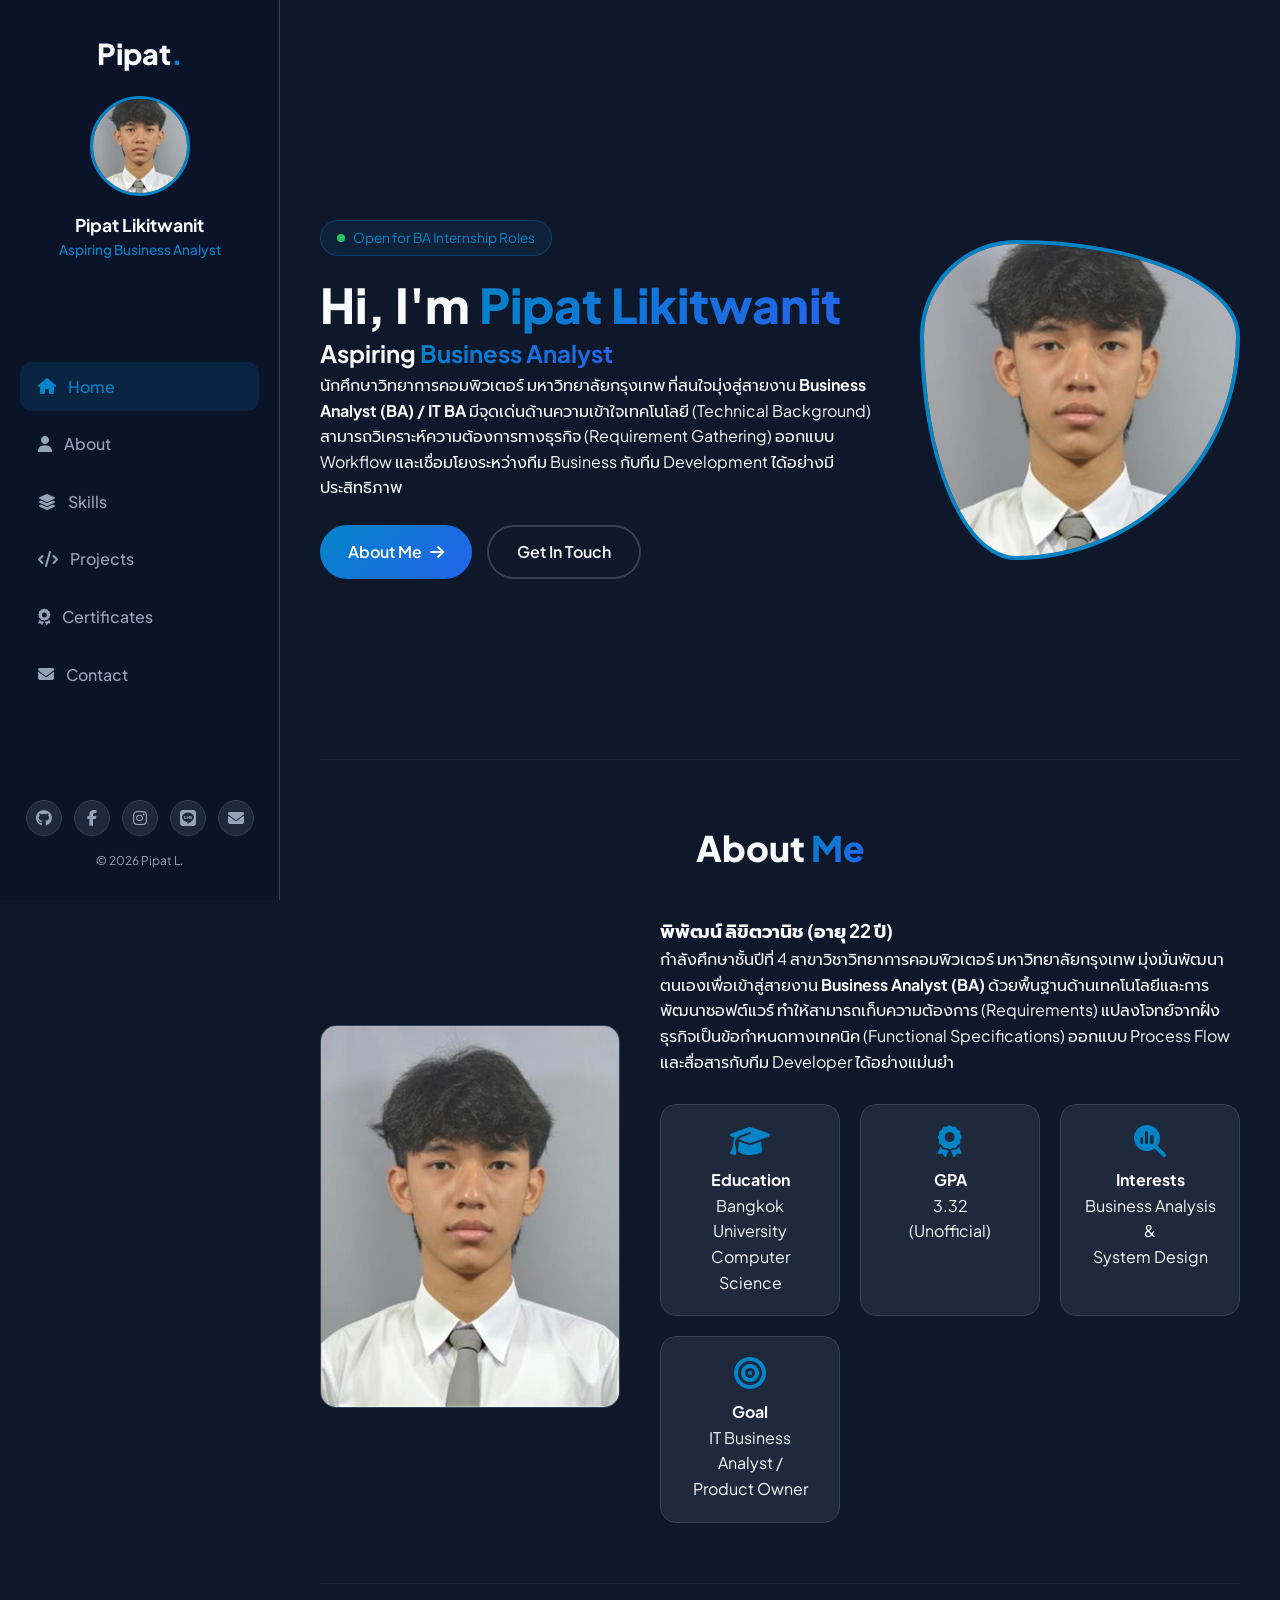
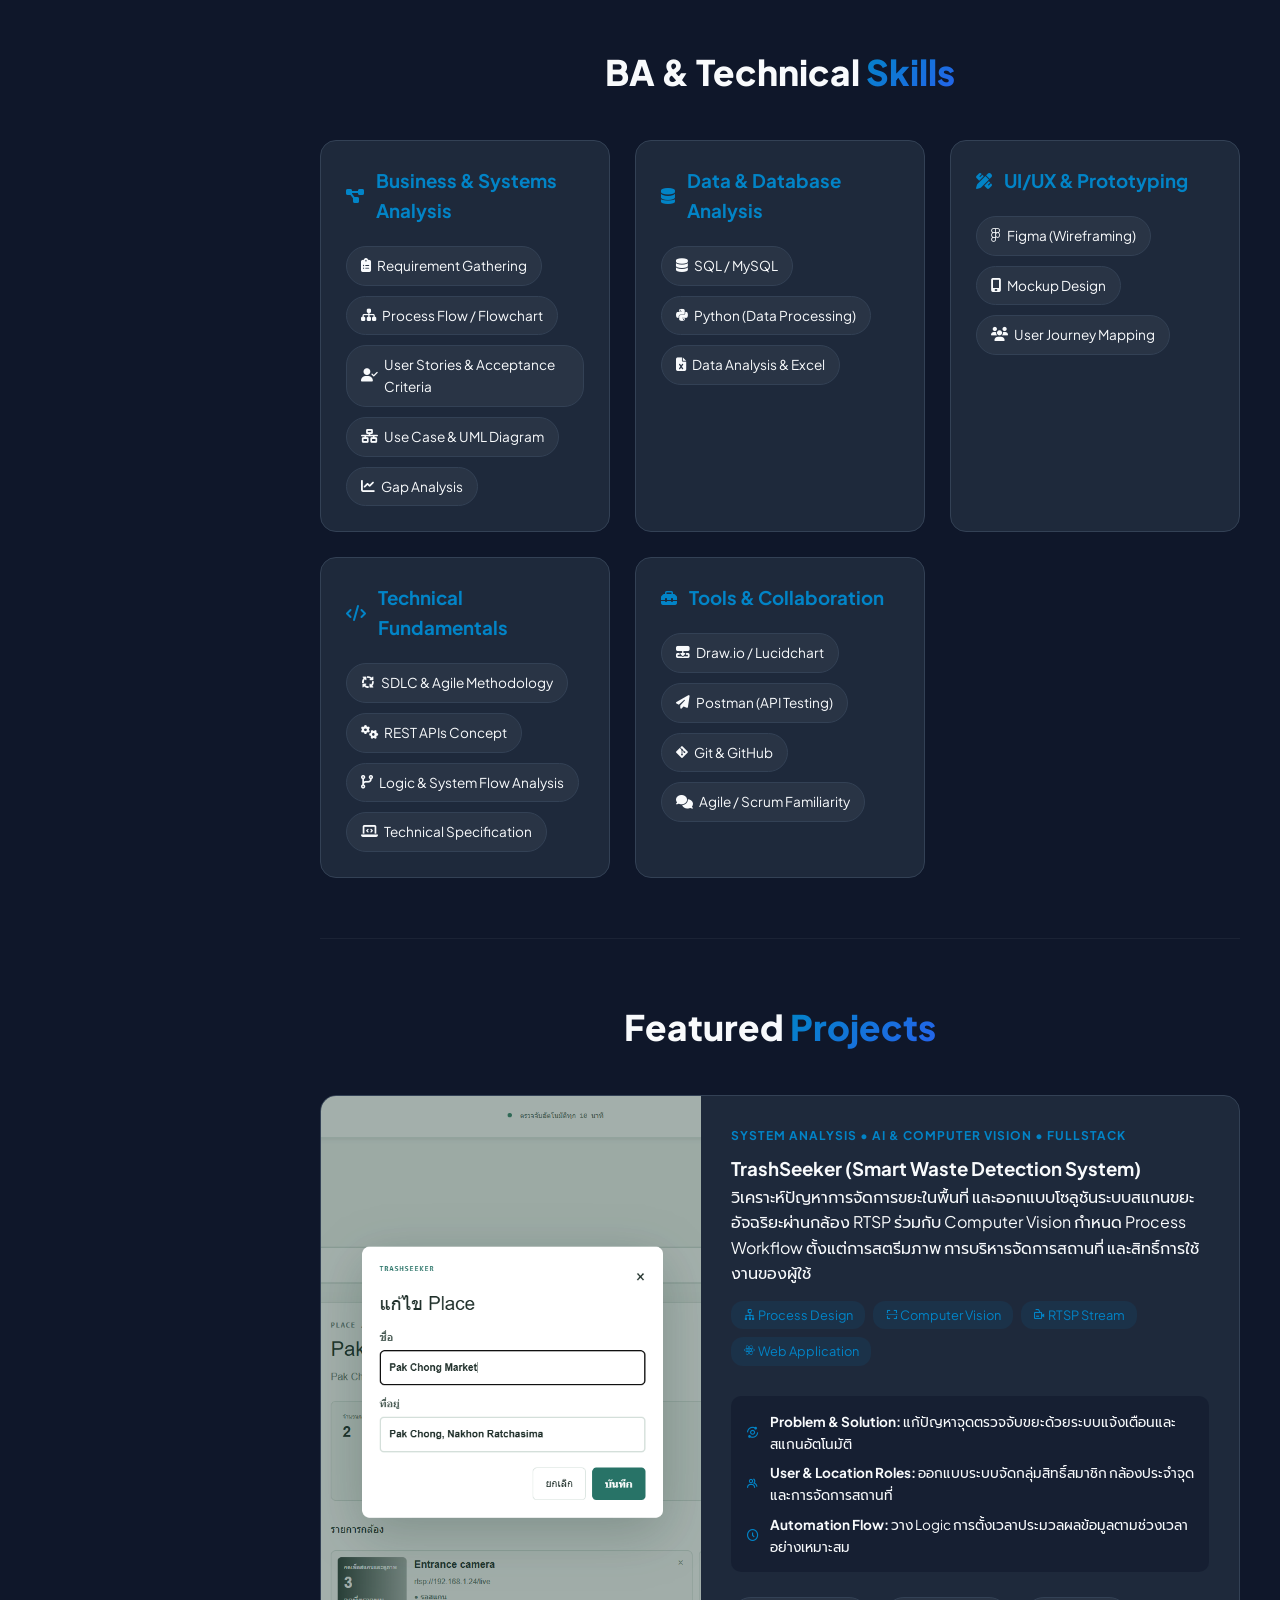
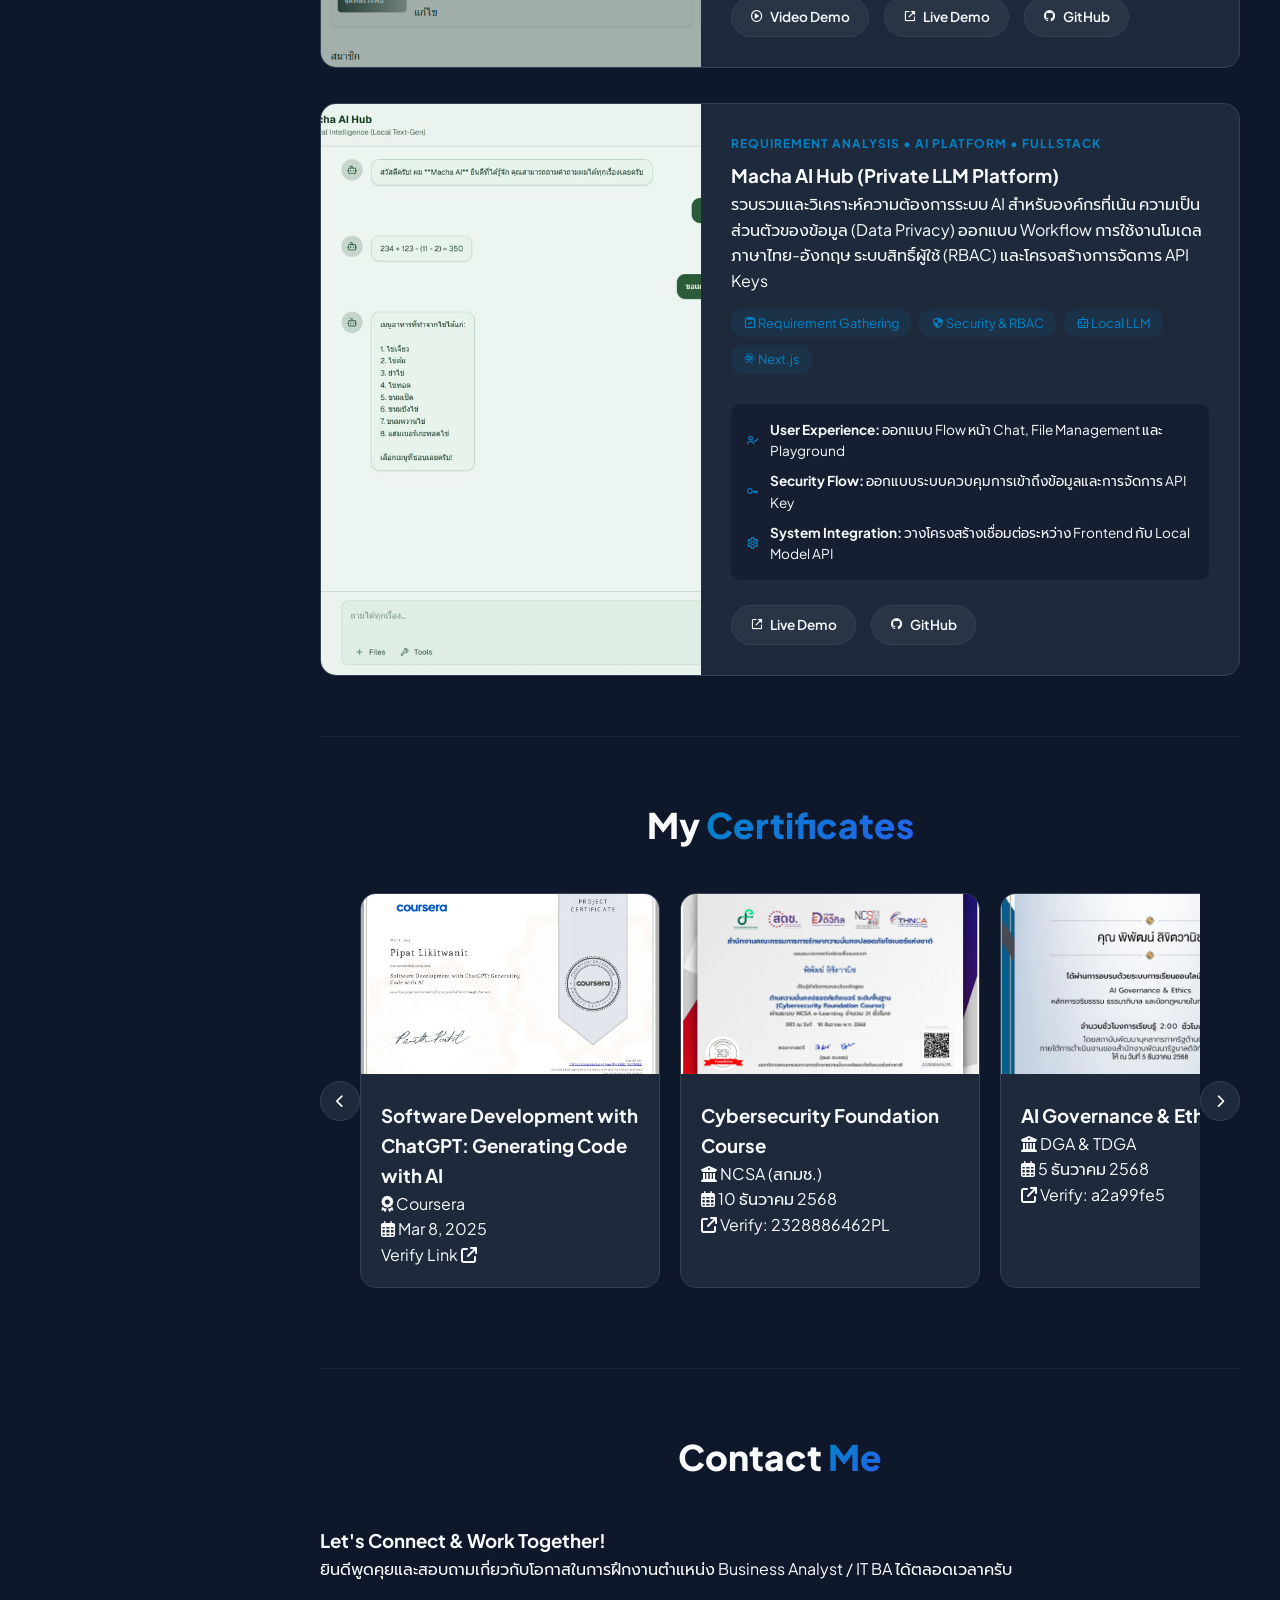
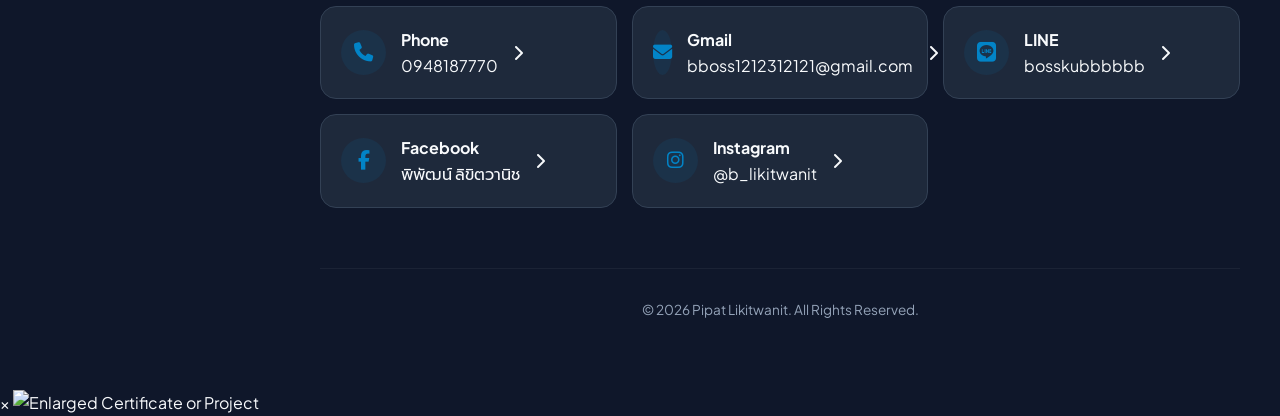
==== commit 931c6bae: "Add files via upload" ====
--- a/index.html
+++ b/index.html
@@ -79,7 +79,7 @@
                     <span class="status-dot"></span> Open for BA Internship Roles
                 </div>
                 <h1>Hi, I'm <span class="gradient-text">Pipat Likitwanit</span></h1>
-                <h2>I am an <span class="typing-text gradient-text">Aspiring Business Analyst</span><span class="cursor">&nbsp;</span></h2>
+                <h2>Aspiring <span class="gradient-text">Business Analyst</span></h2>
                 <p>
                     นักศึกษาวิทยาการคอมพิวเตอร์ มหาวิทยาลัยกรุงเทพ ที่สนใจมุ่งสู่สายงาน <strong>Business Analyst (BA) / IT BA</strong> มีจุดเด่นด้านความเข้าใจเทคโนโลยี (Technical Background) สามารถวิเคราะห์ความต้องการทางธุรกิจ (Requirement Gathering) ออกแบบ Workflow และเชื่อมโยงระหว่างทีม Business กับทีม Development ได้อย่างมีประสิทธิภาพ
                 </p>
@@ -196,10 +196,10 @@
                         <h3>Technical Fundamentals</h3>
                     </div>
                     <div class="skills-tags">
-                        <span class="skill-tag"><i class="fa-brands fa-js"></i> JavaScript</span>
-                        <span class="skill-tag"><i class="fa-brands fa-html5"></i> HTML5 / CSS3</span>
-                        <span class="skill-tag"><i class="fa-solid fa-gears"></i> REST APIs & Integration</span>
-                        <span class="skill-tag"><i class="fa-solid fa-code"></i> Dart / Flutter</span>
+                        <span class="skill-tag"><i class="fa-solid fa-arrows-spin"></i> SDLC & Agile Methodology</span>
+                        <span class="skill-tag"><i class="fa-solid fa-gears"></i> REST APIs Concept</span>
+                        <span class="skill-tag"><i class="fa-solid fa-code-branch"></i> Logic & System Flow Analysis</span>
+                        <span class="skill-tag"><i class="fa-solid fa-laptop-code"></i> Technical Specification</span>
                     </div>
                 </div>
 
@@ -210,8 +210,9 @@
                         <h3>Tools & Collaboration</h3>
                     </div>
                     <div class="skills-tags">
+                        <span class="skill-tag"><i class="fa-solid fa-diagram-next"></i> Draw.io / Lucidchart</span>
+                        <span class="skill-tag"><i class="fa-solid fa-paper-plane"></i> Postman (API Testing)</span>
                         <span class="skill-tag"><i class="fa-brands fa-git-alt"></i> Git & GitHub</span>
-                        <span class="skill-tag"><i class="fa-solid fa-laptop-code"></i> VS Code / Android Studio</span>
                         <span class="skill-tag"><i class="fa-solid fa-comments"></i> Agile / Scrum Familiarity</span>
                     </div>
                 </div>
